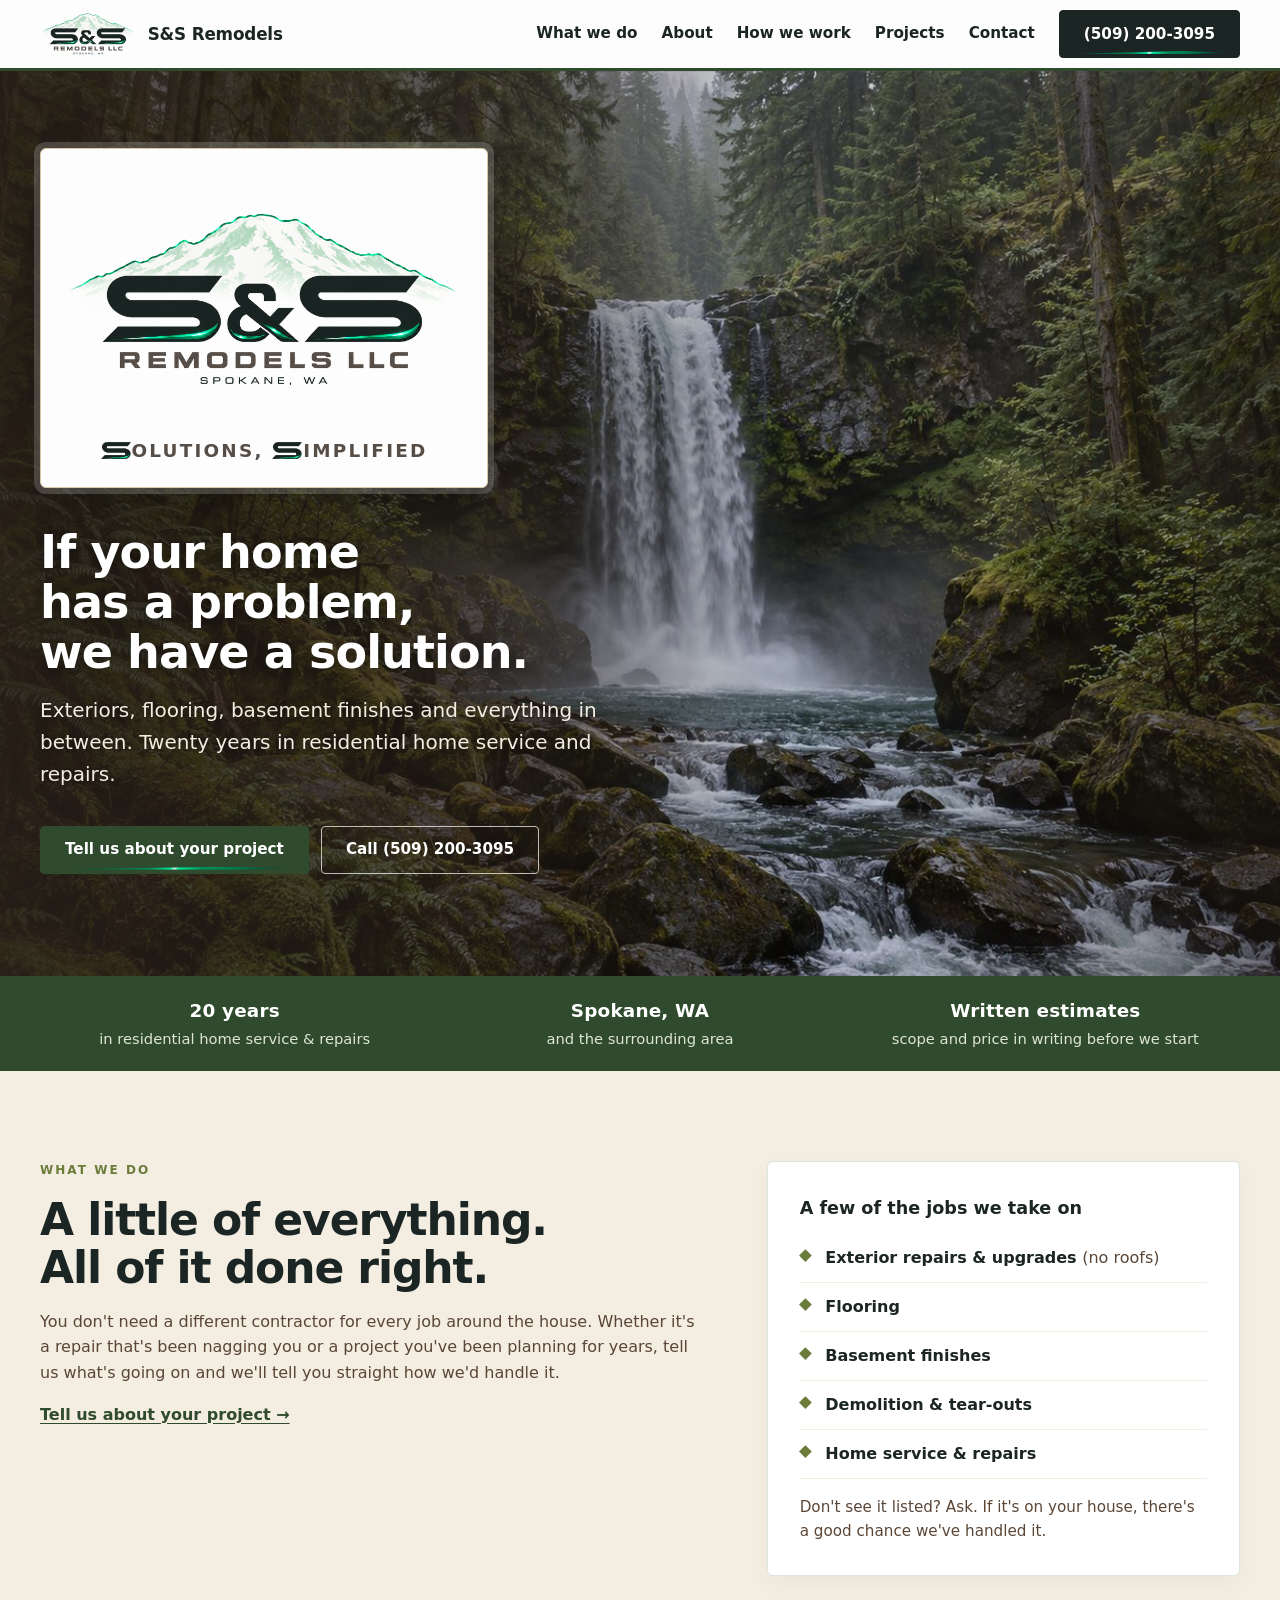
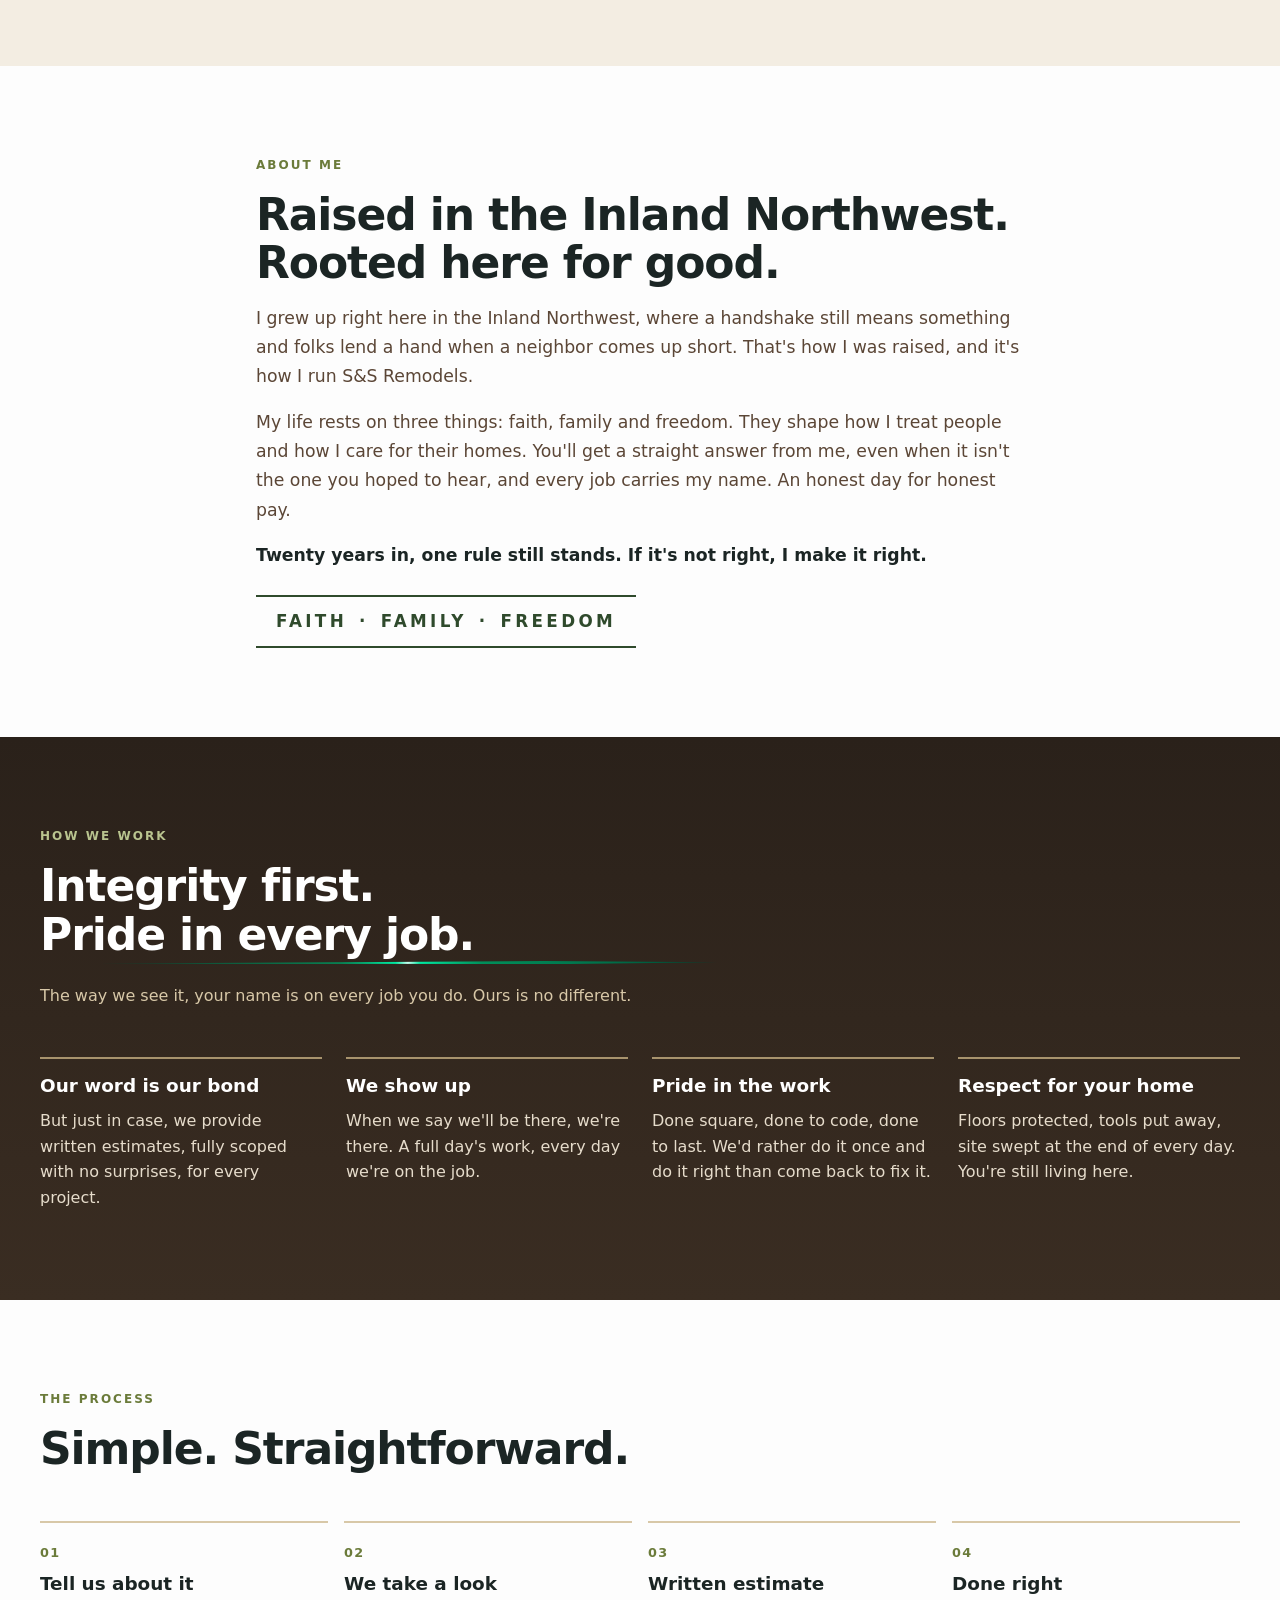
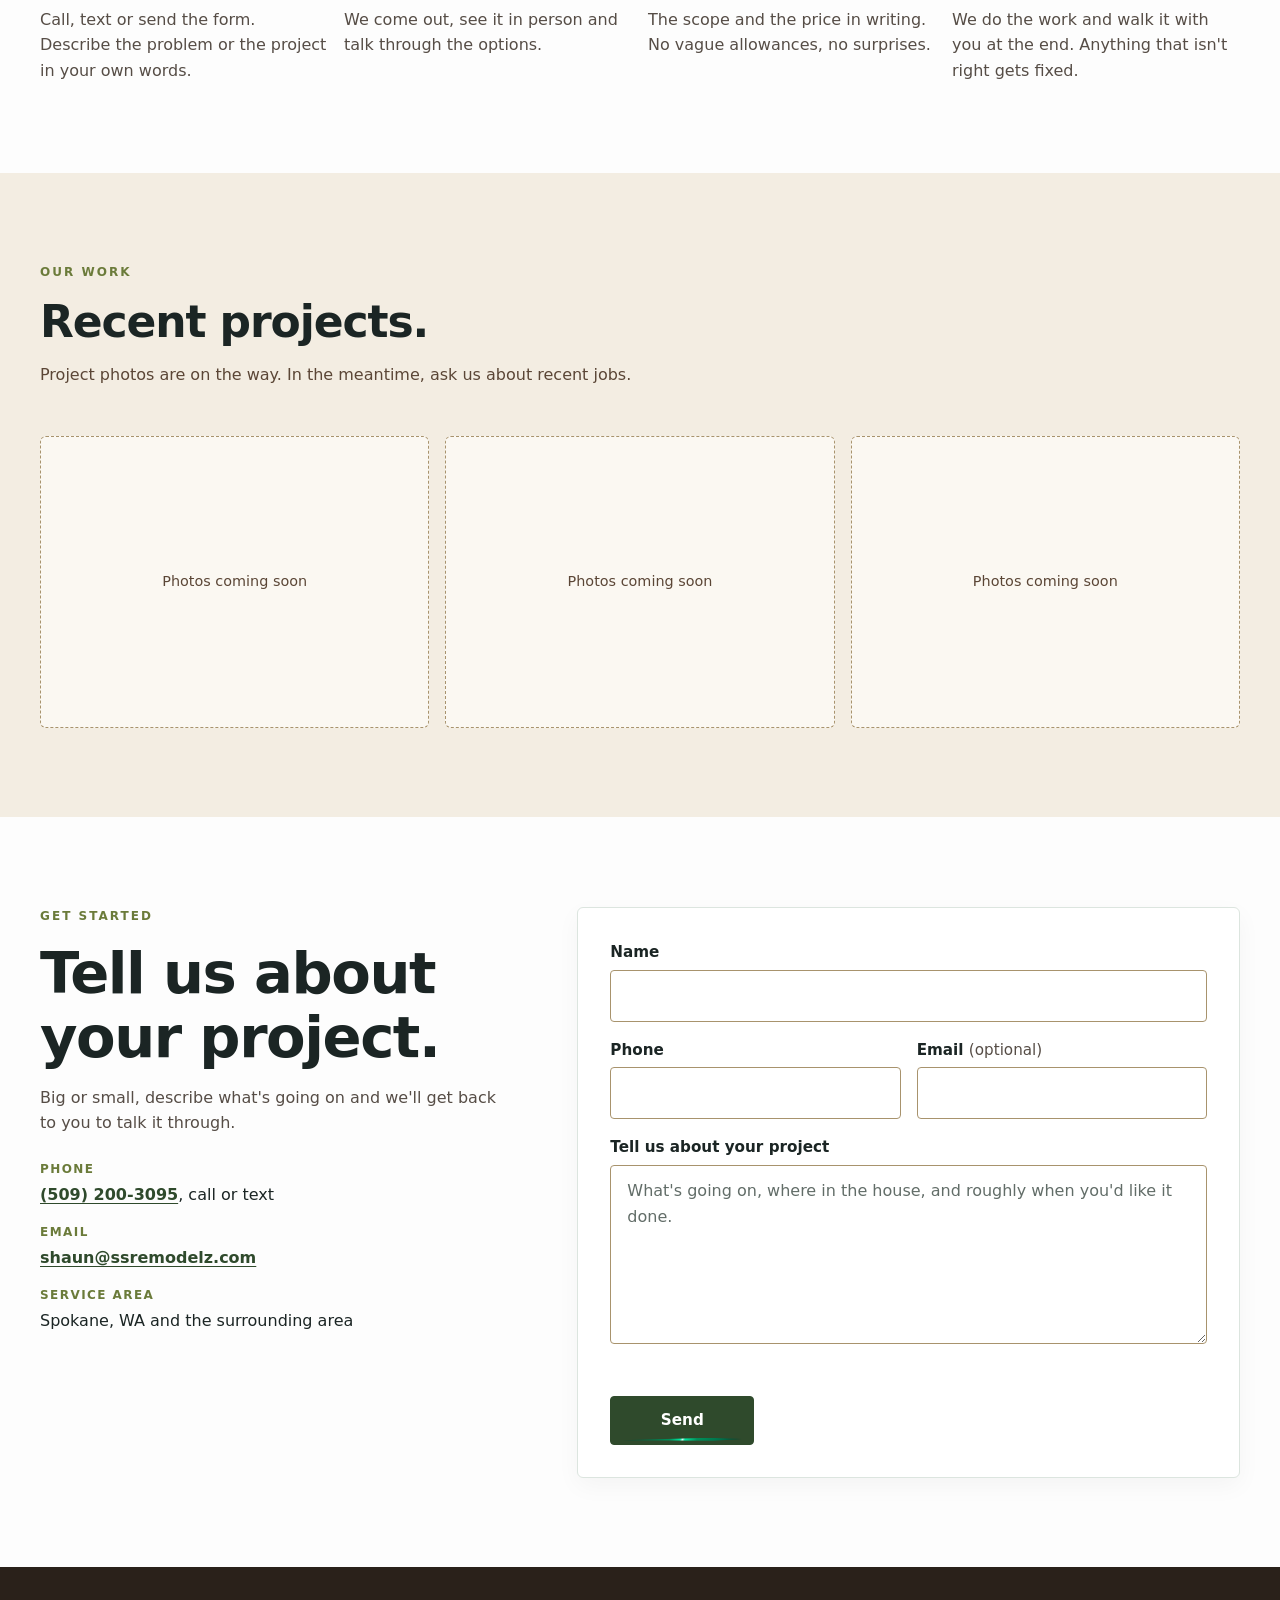
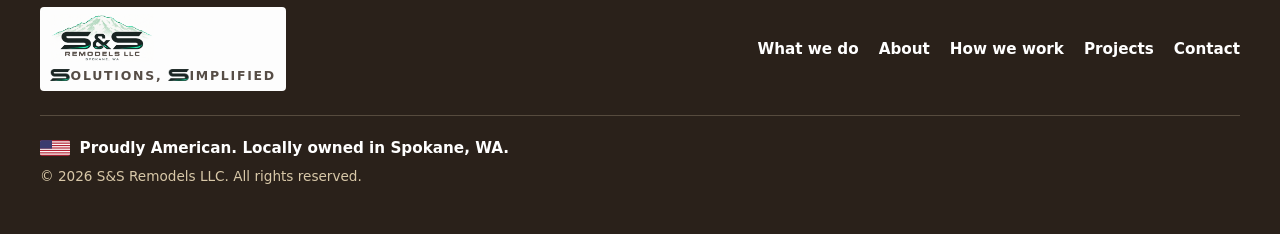
==== index.html @ 0db64da7 "About: 'a handshake still means something' so 'word is our bond' isn't repeated Co-Authored-By: Clau" ====
<!doctype html>
<html lang="en">
<head>
  <meta charset="utf-8">
  <meta name="viewport" content="width=device-width, initial-scale=1">
  <title>S&amp;S Remodels LLC | Solutions, Simplified | Spokane, WA</title>
  <meta name="description" content="Solutions, Simplified. S&amp;S Remodels LLC: 20 years in residential home service and repairs in Spokane, WA. Exteriors, flooring, basement finishes and everything in between. If your home has a problem, we have a solution.">
  <meta property="og:title" content="S&amp;S Remodels LLC | Solutions, Simplified">
  <meta property="og:description" content="If your home has a problem, we have a solution. Home service and repairs in Spokane, WA.">
  <link rel="canonical" href="https://ssremodelz.com/">
  <meta property="og:url" content="https://ssremodelz.com/">
  <meta property="og:image" content="https://ssremodelz.com/assets/ss-remodels-approved.png">
  <meta property="og:type" content="website">
  <meta name="theme-color" content="#2a211a">
  <link rel="icon" href="assets/ss-logo-trimmed.png" type="image/png">
  <link rel="preload" as="image" href="assets/hero-falls-sm.jpg" media="(max-width: 900px)">
  <link rel="preload" as="image" href="assets/hero-falls.jpg" media="(min-width: 901px)">
  <link rel="stylesheet" href="assets/ss-brand.css">
  <link rel="stylesheet" href="assets/site.css">
</head>
<body>
<div class="ss-brand site">

  <a class="skip-link" href="#main">Skip to content</a>

  <!-- ============ HEADER ============ -->
  <header class="site-header">
    <div class="ss-container header-row">
      <a class="header-brand" href="#top" aria-label="S&amp;S Remodels LLC home">
        <img src="assets/ss-logo-trimmed.png" width="1520" height="699" alt="S&amp;S Remodels LLC, Spokane, WA">
        <span class="header-name">S&amp;S Remodels</span>
      </a>

      <button class="nav-toggle" type="button" aria-expanded="false" aria-controls="site-nav">
        <span class="nav-toggle-bars" aria-hidden="true"></span>
        <span class="nav-toggle-label">Menu</span>
      </button>

      <nav class="site-nav" id="site-nav" aria-label="Main">
        <a href="#what-we-do">What we do</a>
        <a href="#about">About</a>
        <a href="#how-we-work">How we work</a>
        <a href="#projects">Projects</a>
        <a href="#contact">Contact</a>
        <a class="ss-button nav-cta" href="tel:+15092003095">(509) 200-3095</a>
      </nav>
    </div>
  </header>

  <main id="main">

    <!-- ============ HERO: static waterfall ============ -->
    <section class="hero" id="top">
      <div class="ss-container hero-inner">
        <div class="hero-col">

        <!-- Logo stays on its own white plaque (approved PNG has an opaque white background). -->
        <div class="plaque">
          <img class="ss-logo plaque-logo" src="assets/ss-remodels-approved.png" width="1536" height="1024"
               alt="S&amp;S Remodels LLC, Spokane, WA" fetchpriority="high">
          <!-- Tagline. The two leading S's are cut from the approved logo (assets/tag-s.png), not a font. -->
          <p class="tagline">
            <span class="sr-only">Solutions, Simplified</span>
            <span class="tagline-visual" aria-hidden="true"><span class="tagline-word"><img class="tagline-s" src="assets/tag-s.png" width="453" height="254" alt="">OLUTIONS,</span> <span class="tagline-word"><img class="tagline-s" src="assets/tag-s.png" width="453" height="254" alt="">IMPLIFIED</span></span>
          </p>
        </div>

        <h1 class="hero-heading">If your home has a problem,<br>we have a solution.</h1>
        <p class="hero-copy">
          Exteriors, flooring, basement finishes and everything in between.
          Twenty years in residential home service and repairs.
        </p>
        <div class="button-row">
          <a class="ss-button btn-earth" href="#contact">Tell us about your project</a>
          <a class="ss-button ss-button--secondary btn-ghost" href="tel:+15092003095">Call (509) 200-3095</a>
        </div>
        </div>
      </div>
    </section>

    <!-- ============ PROOF STRIP ============ -->
    <section class="proof" aria-label="At a glance">
      <ul class="ss-container proof-list" role="list">
        <li><strong>20 years</strong><span>in residential home service &amp; repairs</span></li>
        <li><strong>Spokane, WA</strong><span>and the surrounding area</span></li>
        <li><strong>Written estimates</strong><span>scope and price in writing before we start</span></li>
      </ul>
    </section>

    <!-- ============ WHAT WE DO (generalized, not a fixed menu) ============ -->
    <section class="ss-section sand" id="what-we-do">
      <div class="ss-container what-grid">
        <div class="section-head">
          <p class="ss-eyebrow">What we do</p>
          <h2 class="ss-heading">A little of everything.<br>All of it done right.</h2>
          <p class="ss-copy">
            You don't need a different contractor for every job around the house. Whether it's
            a repair that's been nagging you or a project you've been planning for years, tell us
            what's going on and we'll tell you straight how we'd handle it.
          </p>
          <a class="ss-link" href="#contact">Tell us about your project →</a>
        </div>

        <div class="ss-card jobs-card">
          <h3>A few of the jobs we take on</h3>
          <ul class="job-list" role="list">
            <li>Exterior repairs &amp; upgrades <span>(no roofs)</span></li>
            <li>Flooring</li>
            <li>Basement finishes</li>
            <li>Demolition &amp; tear-outs</li>
            <li>Home service &amp; repairs</li>
          </ul>
          <p class="jobs-note">Don't see it listed? Ask. If it's on your house, there's a good chance we've handled it.</p>
        </div>
      </div>
    </section>

    <!-- ============ ABOUT ME ============ -->
    <section class="ss-section about" id="about">
      <div class="ss-container about-inner">
        <p class="ss-eyebrow">About me</p>
        <h2 class="ss-heading">Raised in the Inland Northwest. Rooted here for good.</h2>
        <div class="about-copy">
          <p>I grew up right here in the Inland Northwest, where a handshake still means something and folks lend a hand when a neighbor comes up short. That's how I was raised, and it's how I run S&amp;S Remodels.</p>
          <p>My life rests on three things: faith, family and freedom. They shape how I treat people and how I care for their homes. You'll get a straight answer from me, even when it isn't the one you hoped to hear, and every job carries my name. An honest day for honest pay.</p>
          <p class="about-rule">Twenty years in, one rule still stands. If it's not right, I make it right.</p>
        </div>
        <p class="about-banner" aria-label="Faith, Family, Freedom"><span>Faith</span><span aria-hidden="true">·</span><span>Family</span><span aria-hidden="true">·</span><span>Freedom</span></p>
      </div>
    </section>

    <!-- ============ HOW WE WORK (values) ============ -->
    <section class="ss-section timber" id="how-we-work">
      <div class="ss-container">
        <div class="section-head">
          <p class="ss-eyebrow">How we work</p>
          <h2 class="ss-heading ss-chrome-accent values-heading">Integrity first. Pride in every job.</h2>
          <p class="ss-copy">
            The way we see it, your name is on every job you do. Ours is no different.
          </p>
        </div>

        <ul class="value-grid" role="list">
          <li class="value">
            <h3>Our word is our bond</h3>
            <p>But just in case, we provide written estimates, fully scoped with no surprises, for every project.</p>
          </li>
          <li class="value">
            <h3>We show up</h3>
            <p>When we say we'll be there, we're there. A full day's work, every day we're on the job.</p>
          </li>
          <li class="value">
            <h3>Pride in the work</h3>
            <p>Done square, done to code, done to last. We'd rather do it once and do it right than come back to fix it.</p>
          </li>
          <li class="value">
            <h3>Respect for your home</h3>
            <p>Floors protected, tools put away, site swept at the end of every day. You're still living here.</p>
          </li>
        </ul>
      </div>
    </section>

    <!-- ============ PROCESS ============ -->
    <section class="ss-section" id="process">
      <div class="ss-container">
        <div class="section-head">
          <p class="ss-eyebrow">The process</p>
          <h2 class="ss-heading">Simple. Straightforward.</h2>
        </div>

        <ol class="step-list">
          <li class="step">
            <span class="step-num" aria-hidden="true">01</span>
            <h3>Tell us about it</h3>
            <p>Call, text or send the form. Describe the problem or the project in your own words.</p>
          </li>
          <li class="step">
            <span class="step-num" aria-hidden="true">02</span>
            <h3>We take a look</h3>
            <p>We come out, see it in person and talk through the options.</p>
          </li>
          <li class="step">
            <span class="step-num" aria-hidden="true">03</span>
            <h3>Written estimate</h3>
            <p>The scope and the price in writing. No vague allowances, no surprises.</p>
          </li>
          <li class="step">
            <span class="step-num" aria-hidden="true">04</span>
            <h3>Done right</h3>
            <p>We do the work and walk it with you at the end. Anything that isn't right gets fixed.</p>
          </li>
        </ol>
      </div>
    </section>

    <!-- ============ PROJECTS (placeholder gallery) ============ -->
    <section class="ss-section sand" id="projects">
      <div class="ss-container">
        <div class="section-head">
          <p class="ss-eyebrow">Our work</p>
          <h2 class="ss-heading">Recent projects.</h2>
          <p class="ss-copy">Project photos are on the way. In the meantime, ask us about recent jobs.</p>
        </div>

        <!-- TODO (owner): replace placeholders with real project photos. See CONTENT.md. -->
        <ul class="project-grid" role="list">
          <li class="project-tile"><span>Photos coming soon</span></li>
          <li class="project-tile"><span>Photos coming soon</span></li>
          <li class="project-tile"><span>Photos coming soon</span></li>
        </ul>
      </div>
    </section>

    <!-- ============ CONTACT ============ -->
    <section class="ss-section" id="contact">
      <div class="ss-container contact-grid">
        <div class="contact-intro">
          <p class="ss-eyebrow">Get started</p>
          <h2 class="ss-heading">Tell us about your project.</h2>
          <p class="ss-copy">
            Big or small, describe what's going on and we'll get back to you to talk it through.
          </p>

          <dl class="contact-details">
            <div>
              <dt>Phone</dt>
              <dd><a class="ss-link" href="tel:+15092003095">(509) 200-3095</a>, call or text</dd>
            </div>
            <div>
              <dt>Email</dt>
              <dd><a class="ss-link" href="mailto:shaun@ssremodelz.com">shaun@ssremodelz.com</a></dd>
            </div>
            <div>
              <dt>Service area</dt>
              <dd>Spokane, WA and the surrounding area</dd>
            </div>
          </dl>
        </div>

        <!-- Form delivery: FormSubmit (formsubmit.co), no account; the first submission sends a
             one-time activation email to the inbox below. After activation, every request lands there. -->
        <form class="ss-card contact-form" id="estimate-form" action="https://formsubmit.co/shaunthill6@gmail.com" method="post" novalidate>
          <input type="hidden" name="_subject" value="New project request from ssremodelz.com">
          <input type="hidden" name="_template" value="table">
          <input type="hidden" name="_captcha" value="false">
          <input type="hidden" name="_next" value="https://ssremodelz.com/?sent=1#contact">
          <input type="text" name="_honey" style="display:none" tabindex="-1" autocomplete="off">

          <div class="field">
            <label for="f-name">Name</label>
            <input class="ss-input" id="f-name" name="name" type="text" autocomplete="name" required>
            <p class="field-error" id="f-name-error" hidden>Please enter your name.</p>
          </div>

          <div class="field-row">
            <div class="field">
              <label for="f-phone">Phone</label>
              <input class="ss-input" id="f-phone" name="phone" type="tel" autocomplete="tel" inputmode="tel" required>
              <p class="field-error" id="f-phone-error" hidden>Please enter a phone number.</p>
            </div>
            <div class="field">
              <label for="f-email">Email <span class="optional">(optional)</span></label>
              <input class="ss-input" id="f-email" name="email" type="email" autocomplete="email" inputmode="email">
              <p class="field-error" id="f-email-error" hidden>That email address doesn't look right.</p>
            </div>
          </div>

          <div class="field">
            <label for="f-message">Tell us about your project</label>
            <textarea class="ss-input" id="f-message" name="message" rows="6" required
                      placeholder="What's going on, where in the house, and roughly when you'd like it done."></textarea>
            <p class="field-error" id="f-message-error" hidden>Give us a sentence or two about the job.</p>
          </div>

          <p class="form-status" id="form-status" role="status" aria-live="polite"></p>

          <button class="ss-button btn-earth form-submit" type="submit">Send</button>
        </form>
      </div>
    </section>

  </main>

  <!-- ============ FOOTER ============ -->
  <footer class="site-footer">
    <div class="ss-container footer-row">
      <div class="footer-brand">
        <div class="footer-plaque">
          <img src="assets/ss-logo-trimmed.png" width="1520" height="699" alt="S&amp;S Remodels LLC, Spokane, WA">
          <p class="tagline tagline--small">
            <span class="sr-only">Solutions, Simplified</span>
            <span class="tagline-visual" aria-hidden="true"><span class="tagline-word"><img class="tagline-s" src="assets/tag-s.png" width="453" height="254" alt="">OLUTIONS,</span> <span class="tagline-word"><img class="tagline-s" src="assets/tag-s.png" width="453" height="254" alt="">IMPLIFIED</span></span>
          </p>
        </div>
      </div>
      <nav class="footer-nav" aria-label="Footer">
        <a href="#what-we-do">What we do</a>
        <a href="#about">About</a>
        <a href="#how-we-work">How we work</a>
        <a href="#projects">Projects</a>
        <a href="#contact">Contact</a>
      </nav>
      <div class="footer-legal">
        <p class="proud">
          <svg class="flag" viewBox="0 0 38 20" width="30" height="16" aria-hidden="true" focusable="false">
            <rect width="38" height="20" fill="#b22234"/>
            <g fill="#fff"><rect y="1.54" width="38" height="1.54"/><rect y="4.62" width="38" height="1.54"/><rect y="7.69" width="38" height="1.54"/><rect y="10.77" width="38" height="1.54"/><rect y="13.85" width="38" height="1.54"/><rect y="16.92" width="38" height="1.54"/></g>
            <rect width="15.2" height="10.77" fill="#3c3b6e"/>
          </svg>
          Proudly American. Locally owned in Spokane, WA.
        </p>
        <p>© <span id="year">2026</span> S&amp;S Remodels LLC. All rights reserved.</p>
      </div>
    </div>
  </footer>

</div>
<script src="assets/site.js" defer></script>
</body>
</html>
---- assets/ss-brand.css ----
/* S&S Remodels LLC — approved Rainier / emerald-chrome identity.
   Scope to a wrapper with class="ss-brand". No framework required.
   Colors sampled from approved artwork; UI gradients are interpretations. */
.ss-brand {
  --ss-paper: #ffffff;
  --ss-ink: #1b2524;
  --ss-gray: #564d46;
  --ss-emerald: #008f5a;
  --ss-emerald-dark: #00704a;
  --ss-chrome-shadow: #003d2d;
  --ss-chrome-light: #00e8a0;
  --ss-chrome-glint: #c5fff0;
  --ss-mint: #b8d8c0;
  --ss-mint-light: #c0e0c8;
  --ss-surface: #f4f8f5;
  --ss-border: #dce5df;
  --ss-chrome: linear-gradient(105deg,
    #003d2d 0%, #00704a 20%, #008f5a 39%,
    #00e8a0 48%, #c5fff0 50%, #00e8a0 52%,
    #008f5a 62%, #00704a 82%, #003d2d 100%);
  --ss-body-font: system-ui, -apple-system, "Segoe UI", sans-serif;
  --ss-heading-font: var(--ss-body-font);
  color: var(--ss-ink);
  background: var(--ss-paper);
  font-family: var(--ss-body-font);
  line-height: 1.6;
  color-scheme: light;
}
.ss-brand, .ss-brand * { box-sizing: border-box; }
.ss-brand .ss-container {
  width: min(100% - 2.5rem, 75rem);
  margin-inline: auto;
}
.ss-brand .ss-section { padding-block: clamp(3rem, 7vw, 6rem); }
.ss-brand .ss-heading {
  margin: 0 0 1rem;
  font-family: var(--ss-heading-font);
  font-weight: 700;
  font-size: clamp(2rem, 4.5vw, 4rem);
  line-height: 1.1;
  letter-spacing: -.025em;
  text-wrap: balance;
}
.ss-brand .ss-eyebrow {
  color: var(--ss-emerald-dark);
  font-size: .75rem;
  font-weight: 700;
  letter-spacing: .17em;
  text-transform: uppercase;
}
.ss-brand .ss-copy { max-width: 65ch; color: var(--ss-gray); }
.ss-brand .ss-link {
  color: var(--ss-emerald-dark);
  text-decoration: underline;
  text-underline-offset: .2em;
}
.ss-brand .ss-logo {
  display: block;
  width: min(100%, 48rem);
  height: auto;
  margin-inline: auto;
  /* Approved source is 1536×1024 with an opaque white background. */
}
.ss-brand .ss-button {
  position: relative;
  display: inline-flex;
  justify-content: center;
  align-items: center;
  gap: .5rem;
  min-height: 48px;
  padding: .85rem 1.5rem;
  border: 1px solid var(--ss-ink);
  border-radius: 4px;
  background: var(--ss-ink);
  color: #fff;
  font: 600 .95rem/1.25 var(--ss-body-font);
  text-decoration: none;
  cursor: pointer;
  isolation: isolate;
  transition: background-color 160ms ease, border-color 160ms ease;
}
/* Thin chrome reflection INSIDE lower edge, with pointed ends. */
.ss-brand .ss-button::after,
.ss-brand .ss-chrome-accent::after {
  content: "";
  position: absolute;
  pointer-events: none;
  inset-inline: 8%;
  bottom: 3px;
  height: 3px;
  background: var(--ss-chrome);
  clip-path: polygon(0 85%, 72% 0, 100% 45%, 76% 100%);
}
.ss-brand .ss-button:hover { background-color: #263734; }
.ss-brand .ss-button--secondary {
  color: var(--ss-ink);
  background: #fff;
  border-color: #71877d;
}
.ss-brand .ss-button--secondary:hover { background: var(--ss-surface); }
.ss-brand .ss-button--secondary::after { display: none; }
.ss-brand :where(a, button, input, select, textarea):focus-visible {
  outline: 3px solid var(--ss-emerald-dark);
  outline-offset: 4px;
}
.ss-brand .ss-button:disabled { opacity: .55; cursor: not-allowed; }
.ss-brand .ss-card {
  position: relative;
  padding: clamp(1.25rem, 3vw, 2rem);
  border: 1px solid var(--ss-border);
  border-radius: 6px;
  background: #fff;
  box-shadow: 0 8px 24px rgb(27 37 36 / 4%);
}
.ss-brand .ss-surface { background: var(--ss-surface); }
.ss-brand .ss-chrome-accent { position: relative; }
.ss-brand .ss-input {
  width: 100%;
  min-height: 48px;
  padding: .75rem 1rem;
  border: 1px solid #71877d;
  border-radius: 4px;
  color: var(--ss-ink);
  background: #fff;
  font: inherit;
}
.ss-brand .ss-input::placeholder { color: #626d68; }
.ss-brand .ss-dark {
  color: #fff;
  background: var(--ss-ink);
}
.ss-brand .ss-dark .ss-copy { color: #dce5df; }
.ss-brand .ss-dark .ss-link,
.ss-brand .ss-dark .ss-eyebrow { color: var(--ss-mint-light); }
.ss-brand .ss-dark :focus-visible { outline-color: var(--ss-mint-light); }
@media (prefers-reduced-motion: reduce) {
  .ss-brand .ss-button { transition: none; }
}
---- assets/site.css ----
/* S&S Remodels LLC: site layout. Loads AFTER ss-brand.css (tokens + components).
   Brand tokens (charcoal, warm gray, emerald chrome) come from the approved logo.
   The earth tones below extend them toward the owner's outdoor, rugged persona. */

.site {
  --ss-paper: #fdfdfd;          /* matches the logo PNG's near-white background (RGB 253) so its edge never shows */
  --earth-sand: #f3ede2;        /* light section */
  --earth-tan: #d8c8a8;         /* borders, rules */
  --earth-khaki: #a8936d;       /* muted accent */
  --earth-brown: #5b4636;       /* body text on sand */
  --earth-timber: #2a211a;      /* dark section */
  --earth-timber-2: #3a2d22;
  --earth-forest: #2f4a2c;      /* primary button */
  --earth-forest-hover: #3b5c37;
  --earth-moss: #6b7b3a;        /* small accents */
  min-height: 100vh;
}

html { scroll-behavior: smooth; }
@media (prefers-reduced-motion: reduce) { html { scroll-behavior: auto; } }

body { margin: 0; background: var(--earth-timber); }
.site img { max-width: 100%; height: auto; }
.site h1, .site h2, .site h3 { font-family: var(--ss-heading-font); }
.site p { margin: 0 0 1rem; }

/* ---------- a11y ---------- */
.skip-link {
  position: absolute; left: 1rem; top: -4rem;
  padding: .6rem 1rem; border-radius: 4px;
  background: var(--ss-ink); color: #fff; z-index: 100;
}
.skip-link:focus { top: 1rem; }
.sr-only {
  position: absolute; width: 1px; height: 1px; margin: -1px; padding: 0;
  overflow: hidden; clip: rect(0 0 0 0); white-space: nowrap; border: 0;
}

/* ---------- buttons: earth variants ---------- */
.ss-brand .btn-earth { background: var(--earth-forest); border-color: var(--earth-forest); }
.ss-brand .btn-earth:hover { background: var(--earth-forest-hover); border-color: var(--earth-forest-hover); }
.ss-brand .btn-ghost { background: transparent; color: #fff; border-color: rgb(255 255 255 / 70%); }
.ss-brand .btn-ghost:hover { background: rgb(255 255 255 / 12%); }

/* ---------- header ---------- */
.site-header {
  position: sticky; top: 0; z-index: 50;
  background: var(--ss-paper);
  border-bottom: 3px solid var(--earth-forest);
}
.header-row {
  display: flex; align-items: center; justify-content: space-between;
  gap: 1rem; min-height: 68px;
}
.header-brand {
  display: inline-flex; align-items: center; gap: .75rem;
  color: var(--ss-ink); text-decoration: none;
}
.header-brand img { width: auto; height: 44px; }      /* trimmed full logo, aspect preserved */
.header-name { font-weight: 800; font-size: 1.05rem; letter-spacing: -.01em; white-space: nowrap; }

.site-nav { display: flex; align-items: center; gap: 1.5rem; }
.site-nav a:not(.ss-button) {
  color: var(--ss-ink); text-decoration: none; font-weight: 600; font-size: .95rem;
  padding: .5rem 0; border-bottom: 2px solid transparent;
}
.site-nav a:not(.ss-button):hover { border-bottom-color: var(--earth-moss); }
.nav-cta { min-height: 44px; padding: .6rem 1.1rem; }

.nav-toggle {
  display: none; align-items: center; gap: .5rem;
  min-height: 44px; min-width: 44px; padding: .5rem .75rem;
  border: 1px solid var(--earth-tan); border-radius: 4px;
  background: #fff; color: var(--ss-ink); font: 600 .9rem/1 var(--ss-body-font);
  cursor: pointer;
}
.nav-toggle-bars { position: relative; display: block; width: 18px; height: 2px; background: currentColor; }
.nav-toggle-bars::before, .nav-toggle-bars::after {
  content: ""; position: absolute; left: 0; width: 18px; height: 2px; background: currentColor;
}
.nav-toggle-bars::before { top: -6px; }
.nav-toggle-bars::after { top: 6px; }

@media (max-width: 860px) {
  .header-name { display: none; }
  .nav-toggle { display: inline-flex; }
  .site-nav {
    display: none;
    position: absolute; left: 0; right: 0; top: 100%;
    flex-direction: column; align-items: stretch; gap: 0;
    padding: .5rem 1.25rem 1.25rem;
    background: var(--ss-paper); border-bottom: 3px solid var(--earth-forest);
    box-shadow: 0 12px 24px rgb(42 33 26 / 20%);
  }
  .site-nav.is-open { display: flex; }
  .site-nav a:not(.ss-button) { padding: .9rem 0; border-bottom: 1px solid var(--ss-border); }
  .nav-cta { margin-top: 1rem; }
}
@media (max-width: 400px) { .header-brand img { height: 36px; } }

/* ---------- hero: static waterfall ---------- */
.hero {
  position: relative;
  padding-block: clamp(2rem, 6vw, 5rem) clamp(3rem, 8vw, 6.5rem);
  color: #fff;
  background-color: var(--earth-timber);
  /* earth-toned shade over the photo: keeps white text readable and warms the greens */
  background-image:
    linear-gradient(180deg, rgb(42 33 26 / 55%) 0%, rgb(42 33 26 / 35%) 40%, rgb(42 33 26 / 80%) 100%),
    url("hero-falls-sm.jpg");
  background-size: cover;
  background-position: center 40%;
}
@media (min-width: 901px) {
  .hero {
    background-image:
      linear-gradient(180deg, rgb(42 33 26 / 55%) 0%, rgb(42 33 26 / 35%) 40%, rgb(42 33 26 / 80%) 100%),
      url("hero-falls.jpg");
  }
}
.hero-inner { text-align: center; }
.hero-col { display: grid; justify-items: center; }
/* Desktop: content on the left, waterfall left open on the right */
@media (min-width: 1000px) {
  .hero { background-position: 60% 55%; min-height: min(82vh, 52rem); display: flex; align-items: center; }
  .hero, .hero.hero { background-image:
      linear-gradient(90deg, rgb(42 33 26 / 85%) 0%, rgb(42 33 26 / 60%) 38%, rgb(42 33 26 / 10%) 62%, rgb(42 33 26 / 45%) 100%),
      url("hero-falls.jpg"); }
  .hero-inner { text-align: left; }
  .hero-col { justify-items: start; max-width: 36rem; }
  .hero-col .plaque { width: min(100%, 28rem); }
  .hero-col .plaque .tagline { font-size: 1.15rem; letter-spacing: .12em; }
  .hero-col .hero-heading { font-size: clamp(2.4rem, 3.6vw, 3.2rem); }
  .hero-col .button-row { justify-content: flex-start; }
}

.plaque {
  width: min(100%, 34rem);
  padding: clamp(.75rem, 2vw, 1.25rem) clamp(.75rem, 2vw, 1.25rem) clamp(1rem, 2.5vw, 1.5rem);
  background: var(--ss-paper);
  border-radius: 6px;
  border: 1px solid var(--earth-tan);
  box-shadow: 0 0 0 6px rgb(253 253 253 / 18%), 0 24px 48px rgb(0 0 0 / 35%);
  margin-bottom: clamp(1.5rem, 4vw, 2.5rem);
}
.plaque-logo { width: 100%; margin: 0; }
.plaque .tagline { margin: 0; text-align: center; }

.hero-heading {
  margin: 0 0 1rem;
  font-weight: 800;
  font-size: clamp(2rem, 5.2vw, 3.75rem);
  line-height: 1.08;
  letter-spacing: -.02em;
  text-wrap: balance;
  text-shadow: 0 2px 16px rgb(0 0 0 / 45%);
}
.hero-copy {
  max-width: 40rem;
  font-size: clamp(1.05rem, 2vw, 1.25rem);
  color: #f3ede2;
  text-shadow: 0 1px 10px rgb(0 0 0 / 50%);
}
.button-row {
  display: flex; flex-wrap: wrap; justify-content: center; gap: .75rem; margin-top: 1.25rem;
}
.photo-credit {
  position: absolute; right: .75rem; bottom: .25rem; margin: 0 !important;
  font-size: .7rem; color: rgb(255 255 255 / 65%);
}
.photo-credit a { color: inherit; }

/* ---------- tagline: "Solutions, Simplified" with the logo's own S ---------- */
.tagline {
  margin: 0 0 1.25rem;
  font-family: var(--ss-heading-font);
  font-weight: 700;
  font-size: clamp(1.05rem, 2.4vw, 1.6rem);
  letter-spacing: .14em;
  text-transform: uppercase;
  color: var(--ss-gray);                 /* same warm gray as REMODELS LLC in the mark */
  line-height: 1.3;
}
.tagline-word { white-space: nowrap; }   /* each word stays whole; the two may stack on narrow screens */
.site .tagline-s {                       /* .site beats the generic `.site img { height: auto }` rule */
  display: inline-block;
  height: .92em;                         /* S glyph sits at cap height; width follows its own ratio */
  width: auto;
  max-width: none;
  vertical-align: -.06em;                /* chrome streak dips just under the baseline, as in the mark */
  margin-right: .04em;
}
.tagline--small { font-size: .78rem; margin: .4rem 0 0 !important; text-align: center; }
@media (max-width: 400px) { .tagline { font-size: 1rem; letter-spacing: .1em; } }

/* ---------- proof strip ---------- */
.proof { background: var(--earth-forest); color: #fff; }
.proof-list {
  list-style: none; margin-block: 0; padding: 1.25rem 0;
  display: grid; gap: 1rem; grid-template-columns: repeat(auto-fit, minmax(14rem, 1fr));
  text-align: center;
}
.proof-list strong { display: block; font-size: 1.15rem; font-weight: 800; letter-spacing: .01em; }
.proof-list span { color: #dfe6d6; font-size: .92rem; }

/* ---------- sections ---------- */
.ss-section { background: var(--ss-paper); }
.ss-section.sand { background: var(--earth-sand); }
.section-head { max-width: 46rem; margin-bottom: clamp(1.5rem, 4vw, 3rem); }
.section-head .ss-heading { font-size: clamp(1.8rem, 3.6vw, 2.75rem); font-weight: 800; }
.sand .ss-copy { color: var(--earth-brown); }
.ss-brand .ss-eyebrow { color: var(--earth-moss); }
.ss-brand .ss-link { color: var(--earth-forest); font-weight: 600; }

/* what we do */
.what-grid { display: grid; gap: 2rem; }
@media (min-width: 900px) { .what-grid { grid-template-columns: 7fr 5fr; align-items: start; gap: 4rem; } }
.what-grid .section-head { margin-bottom: 0; }
.jobs-card { border-color: var(--earth-tan); border-top: 4px solid var(--earth-forest); }
.jobs-card h3 { margin: 0 0 .75rem; font-size: 1.1rem; }
.job-list { list-style: none; margin: 0 0 1rem; padding: 0; }
.job-list li {
  padding: .7rem 0 .7rem 1.6rem; border-bottom: 1px solid var(--earth-sand);
  position: relative; font-weight: 600;
}
.job-list li::before {
  content: ""; position: absolute; left: .1rem; top: 1.05rem;
  width: .55rem; height: .55rem; background: var(--earth-moss); transform: rotate(45deg);
}
.job-list li span { font-weight: 400; color: var(--earth-brown); }
.jobs-note { margin: 0 !important; color: var(--earth-brown); font-size: .95rem; }

/* how we work: timber section */
.ss-section.timber {
  color: #fff;
  background:
    linear-gradient(180deg, var(--earth-timber) 0%, var(--earth-timber-2) 100%);
}
.timber .ss-copy { color: var(--earth-tan); }
.timber .ss-eyebrow { color: #b9c48f !important; }
.values-heading { display: inline-block; padding-bottom: .5rem; }
.values-heading::after { bottom: 0; inset-inline: 0 40%; }
.value-grid, .project-grid, .step-list { list-style: none; margin: 0; padding: 0; display: grid; gap: 1rem; }
.value-grid { grid-template-columns: repeat(auto-fit, minmax(15rem, 1fr)); gap: 1.5rem; }
.value h3 {
  margin: 0 0 .5rem; padding-top: .75rem; font-size: 1.15rem;
  border-top: 2px solid var(--earth-khaki);
}
.value p { margin: 0; color: #e6dccb; }

/* process */
.step-list { grid-template-columns: repeat(auto-fit, minmax(14rem, 1fr)); }
.step { padding: 1.25rem 0 0; border-top: 2px solid var(--earth-tan); }
.step-num { display: block; color: var(--earth-moss); font-weight: 800; letter-spacing: .1em; font-size: .8rem; }
.step h3 { margin: .35rem 0 .5rem; font-size: 1.15rem; }
.step p { margin: 0; color: var(--ss-gray); }

/* projects */
.project-grid { grid-template-columns: repeat(auto-fit, minmax(16rem, 1fr)); }
.project-tile {
  aspect-ratio: 4 / 3;
  display: grid; place-items: center;
  border: 1px dashed var(--earth-khaki); border-radius: 6px;
  background: #fbf8f2; color: var(--earth-brown); font-size: .9rem; text-align: center; padding: 1rem;
}

/* ---------- contact ---------- */
.contact-grid { display: grid; grid-template-columns: 1fr; gap: 2rem; }
@media (min-width: 900px) {
  .contact-grid { grid-template-columns: 5fr 7fr; gap: 4rem; align-items: start; }
}
.contact-details { margin: 1.5rem 0 0; display: grid; gap: 1rem; }
.contact-details dt { font-size: .75rem; font-weight: 700; letter-spacing: .12em; text-transform: uppercase; color: var(--earth-moss); }
.contact-details dd { margin: .15rem 0 0; color: var(--ss-ink); }

.contact-form { display: grid; gap: 1rem; border-color: var(--earth-tan); border-top: 4px solid var(--earth-forest); }
.field { display: grid; gap: .35rem; }
.field label { font-weight: 600; font-size: .95rem; }
.optional { font-weight: 400; color: var(--ss-gray); }
.field-row { display: grid; gap: 1rem; }
@media (min-width: 560px) { .field-row { grid-template-columns: 1fr 1fr; } }
.ss-brand .ss-input { border-color: var(--earth-khaki); }
.ss-brand .ss-input[aria-invalid="true"] { border-color: #b3261e; }
.field-error { margin: 0 !important; color: #b3261e; font-size: .875rem; }
.form-status { margin: 0 !important; min-height: 1.25rem; font-weight: 600; }
.form-status.is-success { color: var(--earth-forest); }
.form-status.is-error { color: #b3261e; }
.form-submit { justify-self: start; min-width: 9rem; }
.contact-form.is-sent .field, .contact-form.is-sent .field-row, .contact-form.is-sent .form-submit { display: none; }
.contact-form.is-sent .form-status { font-size: 1.1rem; }

/* ---------- footer ---------- */
.site-footer { background: var(--earth-timber); color: var(--earth-tan); padding-block: 2.5rem; }
.footer-row { display: grid; gap: 1.5rem; }
@media (min-width: 760px) {
  .footer-row { grid-template-columns: 1fr auto; align-items: center; }
  .footer-legal { grid-column: 1 / -1; }
}
.footer-plaque { display: inline-block; padding: .4rem .6rem; background: var(--ss-paper); border-radius: 4px; }
.footer-plaque img { display: block; height: 48px; width: auto; }
.footer-nav { display: flex; flex-wrap: wrap; gap: 1.25rem; }
.footer-nav a { color: #fff; text-decoration: none; font-weight: 600; font-size: .95rem; }
.footer-nav a:hover { color: var(--earth-tan); }
.footer-legal { border-top: 1px solid rgb(216 200 168 / 25%); padding-top: 1.25rem; font-size: .85rem; }
.footer-legal p { margin: 0 0 .4rem; }
.proud { display: flex; align-items: center; gap: .6rem; color: #fff; font-weight: 600; font-size: .95rem; }
.flag { flex: none; border-radius: 2px; }

/* ---------- about me ---------- */
.about-inner { max-width: 48rem; }
.about .ss-heading { font-size: clamp(1.8rem, 3.6vw, 2.75rem); font-weight: 800; }
.about-copy p { color: var(--earth-brown); font-size: 1.08rem; line-height: 1.7; }
.about-rule { font-weight: 700; color: var(--ss-ink) !important; }
.about-banner {
  display: inline-flex; flex-wrap: wrap; gap: .75rem; align-items: center;
  margin: .5rem 0 0 !important; padding: .7rem 1.25rem;
  border-top: 2px solid var(--earth-forest); border-bottom: 2px solid var(--earth-forest);
  color: var(--earth-forest); font-weight: 800; font-size: 1.05rem;
  letter-spacing: .2em; text-transform: uppercase;
}
@media (max-width: 480px) {
  .about-banner { gap: .5rem; padding: .6rem .9rem; font-size: .92rem; letter-spacing: .12em; flex-wrap: nowrap; }
}
/* anchor jumps land below the sticky header */
.site section[id] { scroll-margin-top: 72px; }
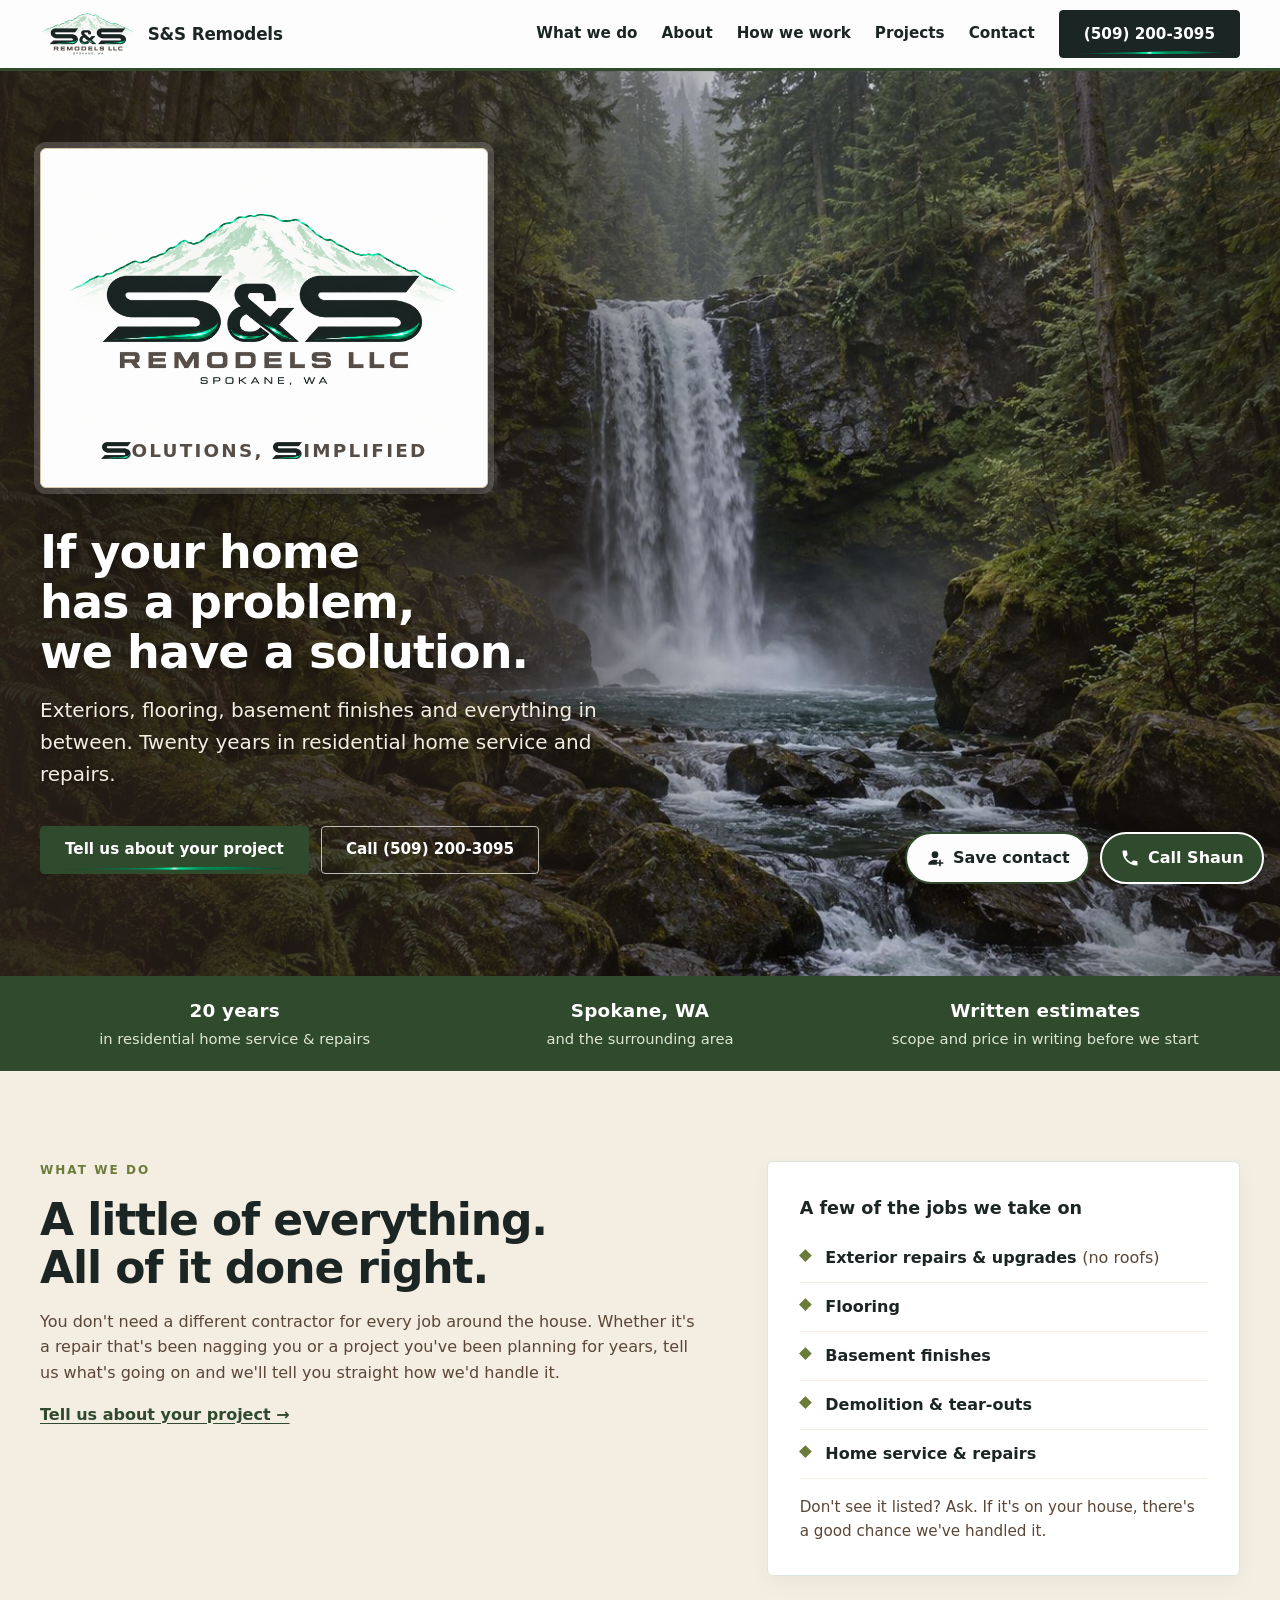
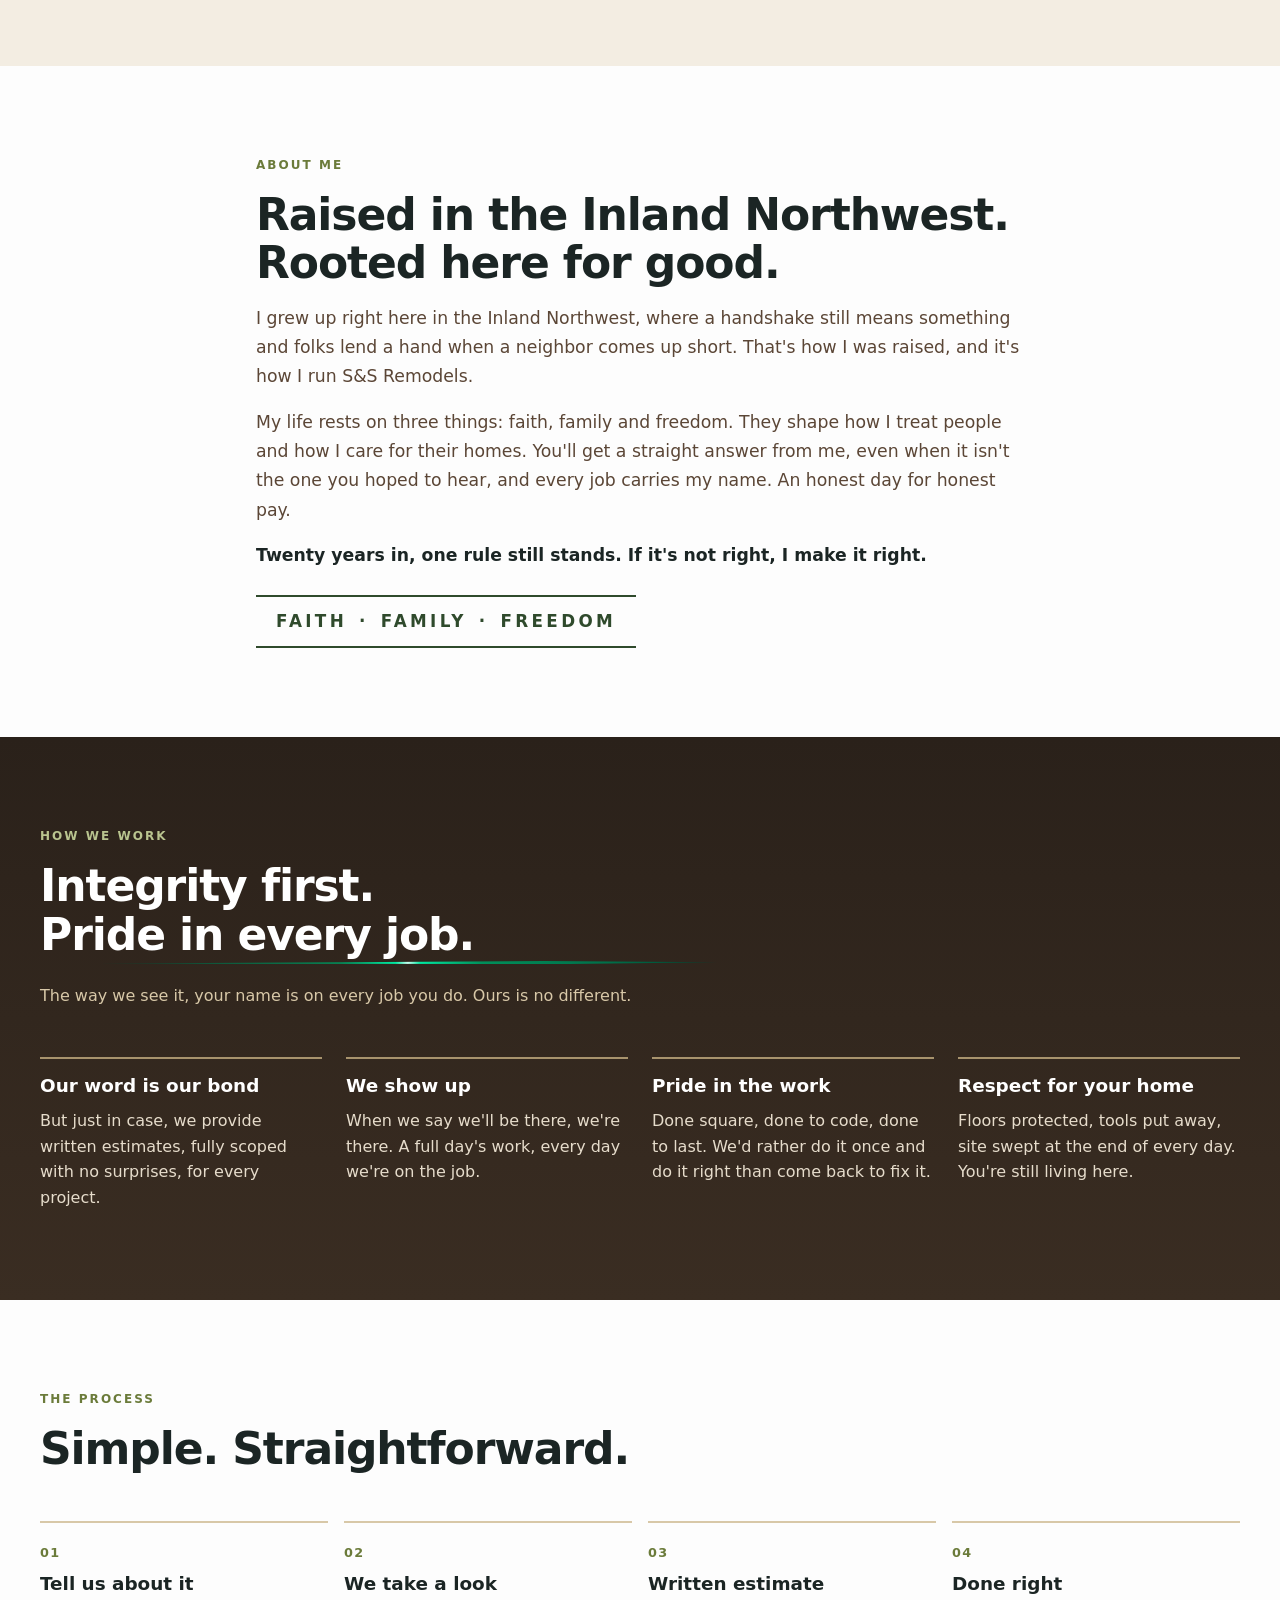
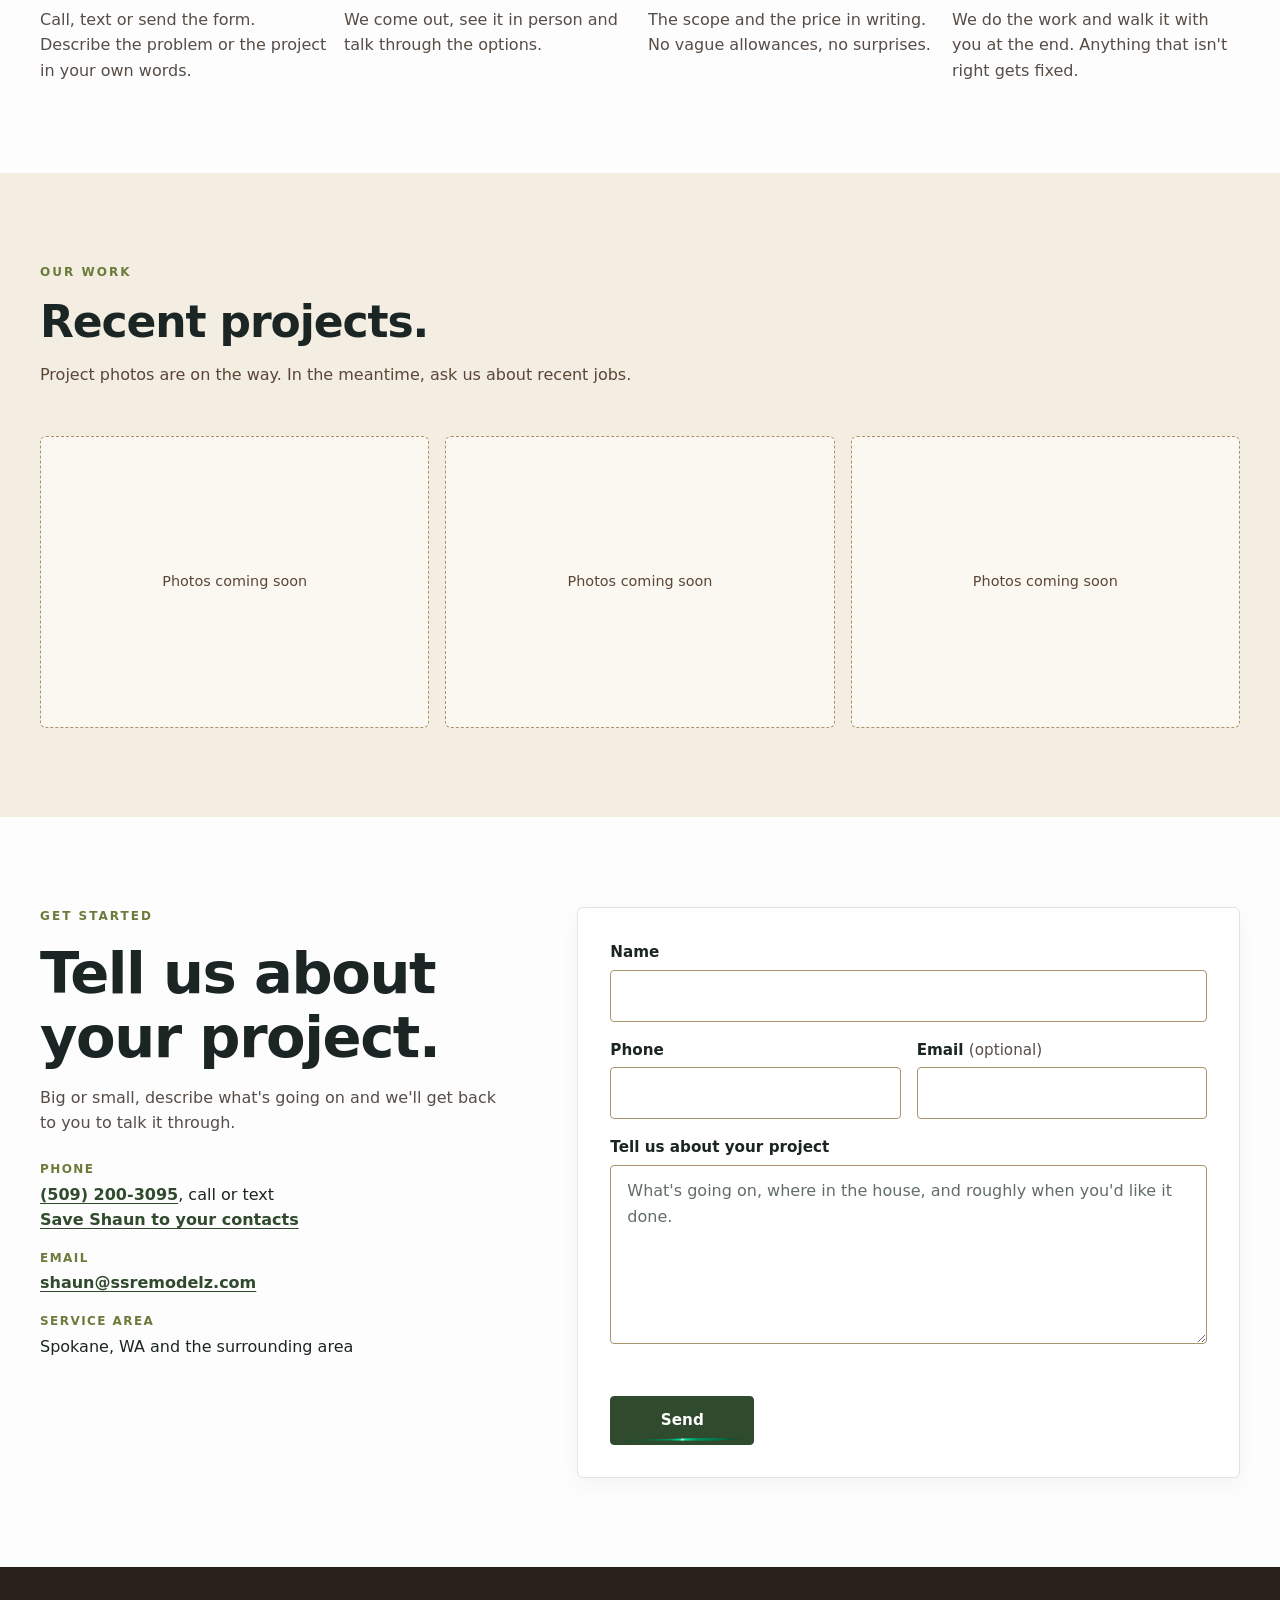
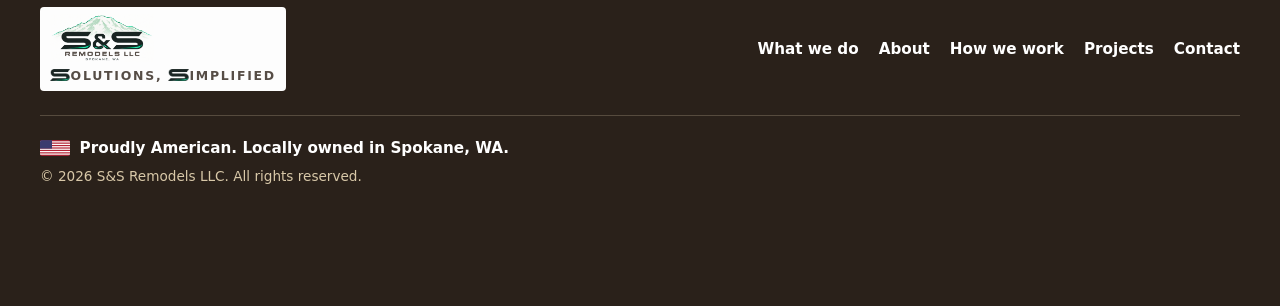
==== commit ffede2ec: "Floating Call Shaun + Save contact buttons, downloadable vCard Persistent buttons, bottom right on d" ====
--- a/index.html
+++ b/index.html
@@ -225,7 +225,7 @@
           <dl class="contact-details">
             <div>
               <dt>Phone</dt>
-              <dd><a class="ss-link" href="tel:+15092003095">(509) 200-3095</a>, call or text</dd>
+              <dd><a class="ss-link" href="tel:+15092003095">(509) 200-3095</a>, call or text<br><a class="ss-link" href="shaun-thill.vcf" type="text/vcard">Save Shaun to your contacts</a></dd>
             </div>
             <div>
               <dt>Email</dt>
@@ -315,6 +315,18 @@
     </div>
   </footer>
 
+  <!-- ============ FLOATING CONTACT BUTTONS (persistent) ============ -->
+  <div class="fab" role="group" aria-label="Contact Shaun">
+    <a class="fab-btn fab-save" href="shaun-thill.vcf" type="text/vcard">
+      <svg viewBox="0 0 24 24" width="20" height="20" aria-hidden="true" focusable="false"><path fill="currentColor" d="M12 12a4 4 0 1 0-4-4 4 4 0 0 0 4 4Zm0 2c-3.3 0-8 1.7-8 5v1h10.3a6 6 0 0 1-.3-2 6 6 0 0 1 1.1-3.5A12 12 0 0 0 12 14Zm7 0h-2v3h-3v2h3v3h2v-3h3v-2h-3Z"/></svg>
+      <span>Save contact</span>
+    </a>
+    <a class="fab-btn fab-call" href="tel:+15092003095">
+      <svg viewBox="0 0 24 24" width="20" height="20" aria-hidden="true" focusable="false"><path fill="currentColor" d="M6.6 10.8a15.2 15.2 0 0 0 6.6 6.6l2.2-2.2a1 1 0 0 1 1-.25 11.4 11.4 0 0 0 3.6.57 1 1 0 0 1 1 1V20a1 1 0 0 1-1 1A17 17 0 0 1 3 4a1 1 0 0 1 1-1h3.5a1 1 0 0 1 1 1 11.4 11.4 0 0 0 .57 3.6 1 1 0 0 1-.25 1Z"/></svg>
+      <span>Call Shaun</span>
+    </a>
+  </div>
+
 </div>
 <script src="assets/site.js" defer></script>
 </body>
--- a/assets/site.css
+++ b/assets/site.css
@@ -323,3 +323,31 @@
 }
 /* anchor jumps land below the sticky header */
 .site section[id] { scroll-margin-top: 72px; }
+
+/* ---------- floating contact buttons (persistent) ---------- */
+.fab {
+  position: fixed; z-index: 60;
+  right: max(1rem, env(safe-area-inset-right));
+  bottom: max(1rem, env(safe-area-inset-bottom));
+  display: flex; gap: .6rem; align-items: center;
+}
+.fab-btn {
+  display: inline-flex; align-items: center; gap: .5rem;
+  min-height: 52px; padding: 0 1.15rem;
+  border-radius: 999px; text-decoration: none;
+  font: 700 1rem/1 var(--ss-body-font);
+  box-shadow: 0 6px 20px rgb(0 0 0 / 28%);
+}
+.fab-call { background: var(--earth-forest); color: #fff; border: 2px solid #fff; }
+.fab-call:hover { background: var(--earth-forest-hover); }
+.fab-save { background: var(--ss-paper); color: var(--ss-ink); border: 2px solid var(--earth-forest); }
+.fab-save:hover { background: var(--earth-sand); }
+.fab-btn:focus-visible { outline: 3px solid var(--earth-moss); outline-offset: 3px; }
+/* keep page bottom clear of the buttons */
+.site-footer { padding-bottom: calc(2.5rem + 72px); }
+@media (max-width: 560px) {
+  .fab { left: max(.75rem, env(safe-area-inset-left)); right: max(.75rem, env(safe-area-inset-right)); }
+  .fab-btn { flex: 1; justify-content: center; padding: 0 .75rem; }
+}
+.fab-btn span { white-space: nowrap; }
+@media (max-width: 560px) { .fab-btn { font-size: .95rem; gap: .4rem; } }
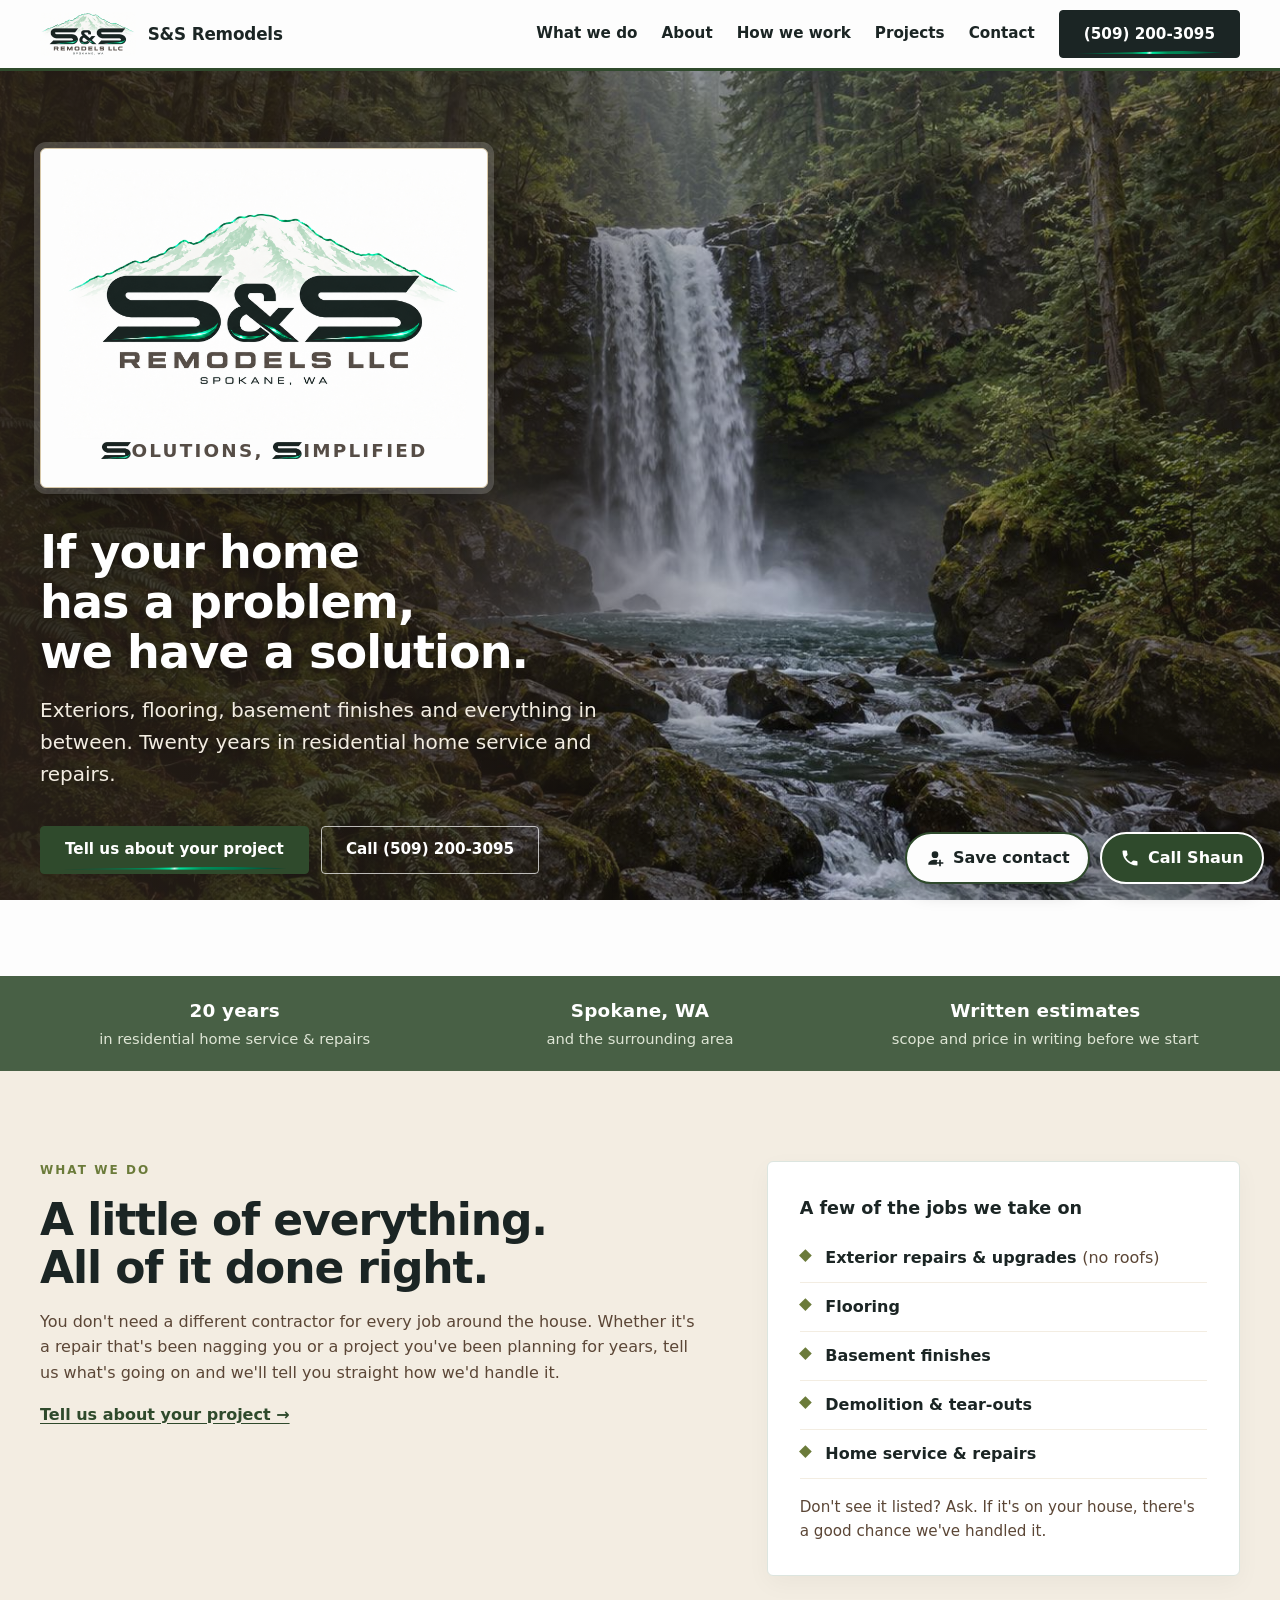
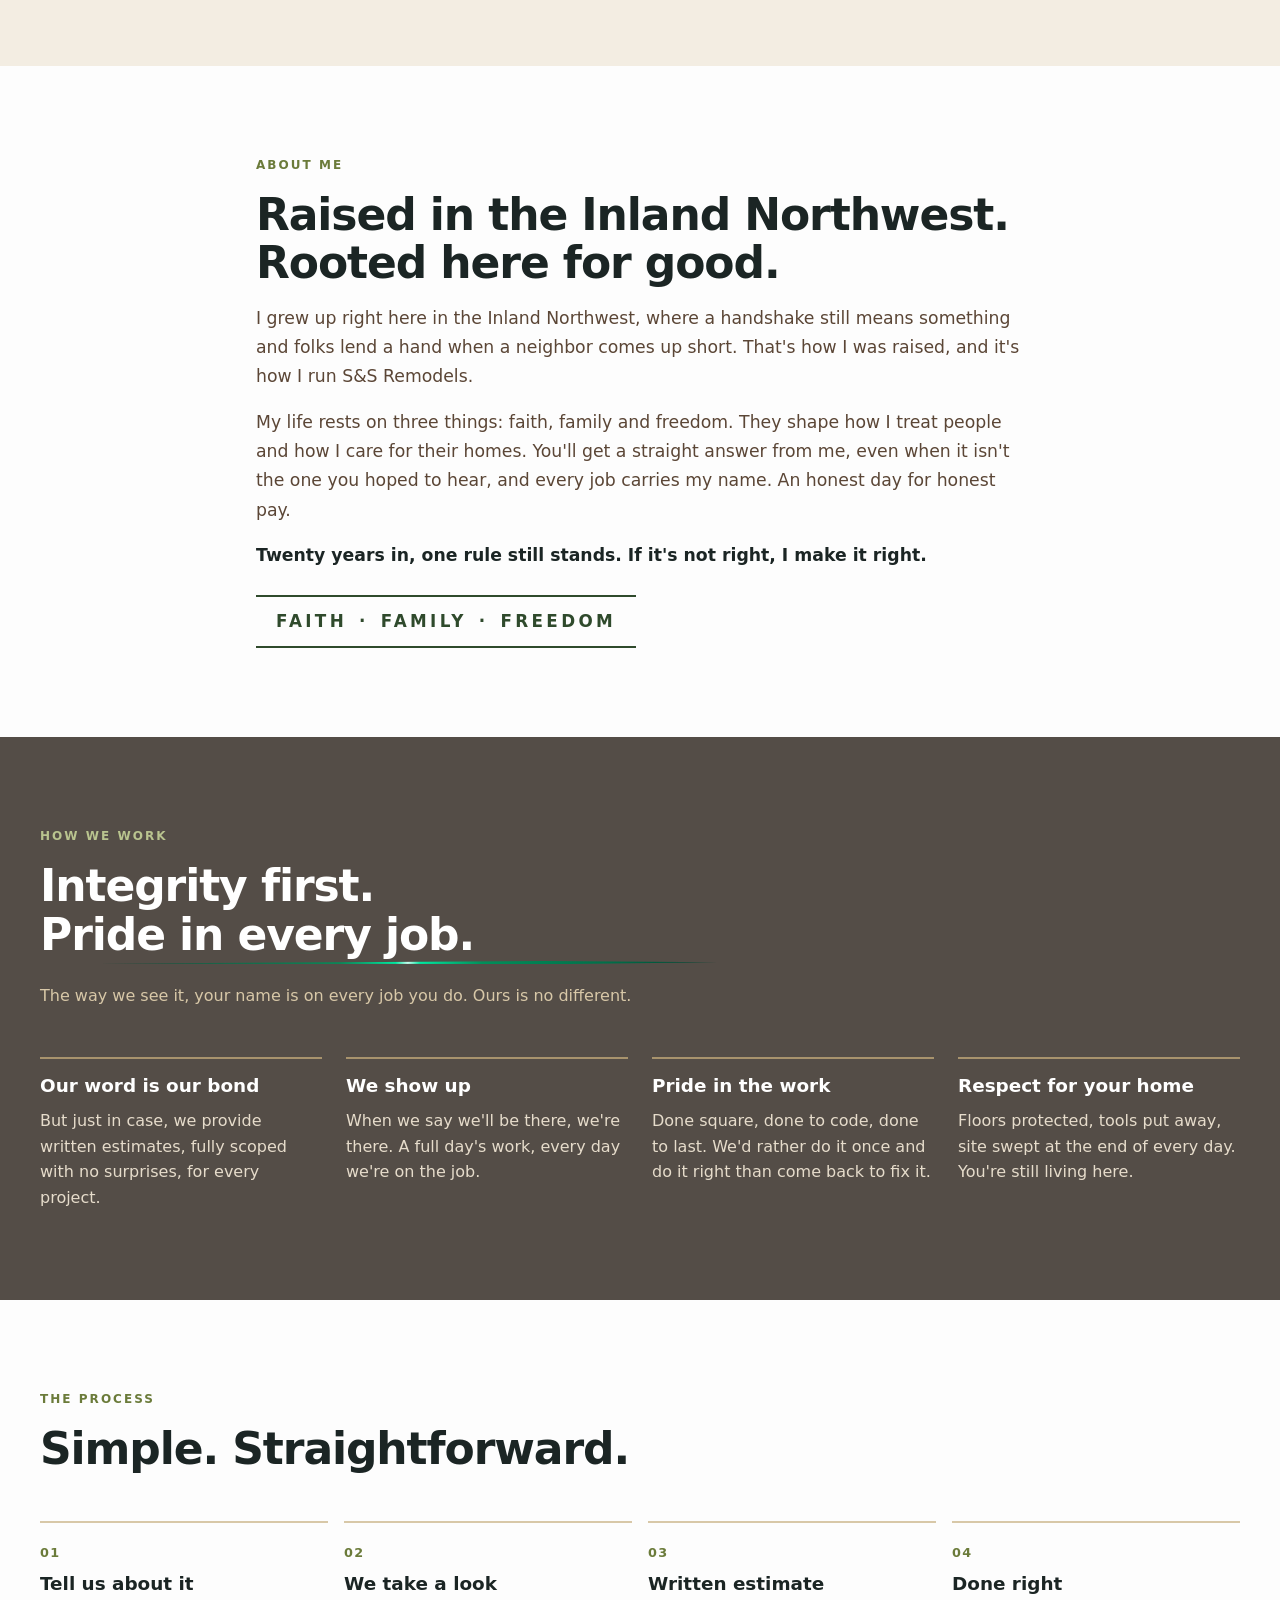
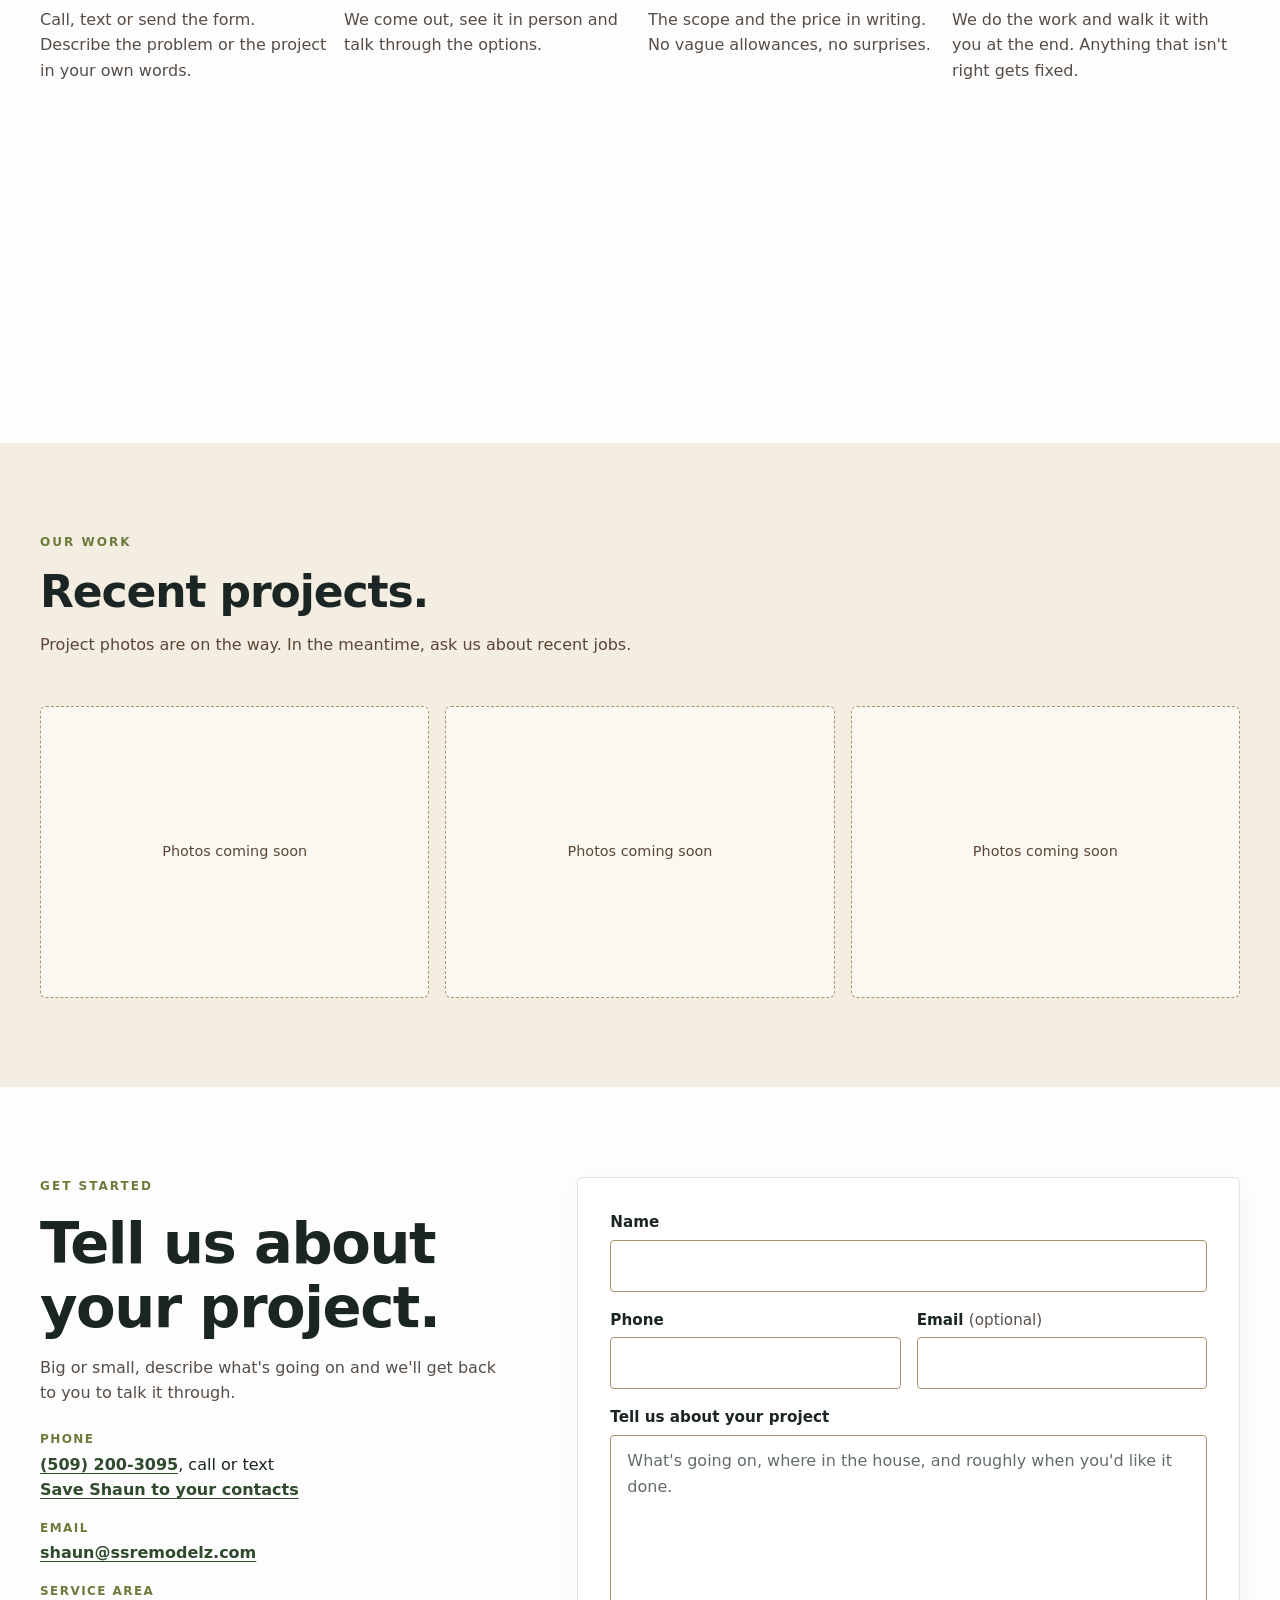
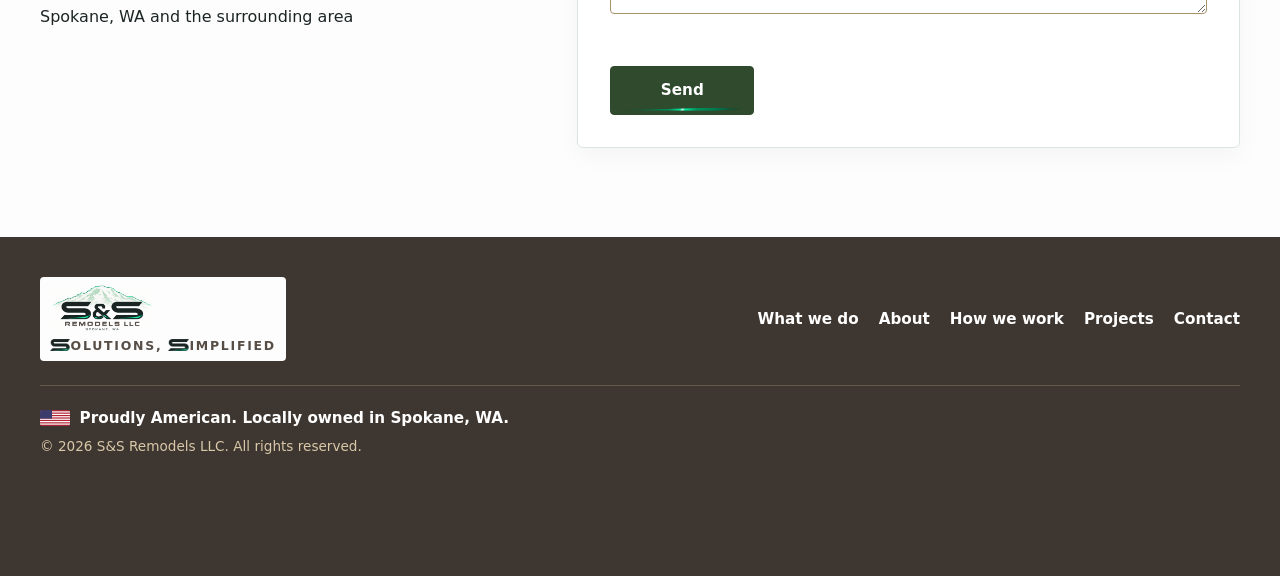
==== commit cfe8e69b: "Fixed waterfall backdrop; page scrolls over it Waterfall moved from the hero to a fixed full-screen " ====
--- a/index.html
+++ b/index.html
@@ -20,6 +20,7 @@
 </head>
 <body>
 <div class="ss-brand site">
+  <div class="backdrop" aria-hidden="true"></div>
 
   <a class="skip-link" href="#main">Skip to content</a>
 
@@ -193,6 +194,8 @@
         </ol>
       </div>
     </section>
+
+    <div class="falls-window" aria-hidden="true"></div>
 
     <!-- ============ PROJECTS (placeholder gallery) ============ -->
     <section class="ss-section sand" id="projects">
--- a/assets/site.css
+++ b/assets/site.css
@@ -98,13 +98,11 @@
 }
 @media (max-width: 400px) { .header-brand img { height: 36px; } }
 
-/* ---------- hero: static waterfall ---------- */
-.hero {
-  position: relative;
-  padding-block: clamp(2rem, 6vw, 5rem) clamp(3rem, 8vw, 6.5rem);
-  color: #fff;
+/* ---------- fixed waterfall backdrop: the page scrolls over it ----------
+   A fixed layer instead of background-attachment:fixed, which iOS Safari ignores. */
+.backdrop {
+  position: fixed; inset: 0; z-index: 0; pointer-events: none;
   background-color: var(--earth-timber);
-  /* earth-toned shade over the photo: keeps white text readable and warms the greens */
   background-image:
     linear-gradient(180deg, rgb(42 33 26 / 55%) 0%, rgb(42 33 26 / 35%) 40%, rgb(42 33 26 / 80%) 100%),
     url("hero-falls-sm.jpg");
@@ -112,20 +110,30 @@
   background-position: center 40%;
 }
 @media (min-width: 901px) {
-  .hero {
-    background-image:
+  .backdrop { background-image:
       linear-gradient(180deg, rgb(42 33 26 / 55%) 0%, rgb(42 33 26 / 35%) 40%, rgb(42 33 26 / 80%) 100%),
-      url("hero-falls.jpg");
-  }
+      url("hero-falls.jpg"); }
+}
+@media (min-width: 1000px) {
+  .backdrop { background-position: 60% 55%; background-image:
+      linear-gradient(90deg, rgb(42 33 26 / 85%) 0%, rgb(42 33 26 / 60%) 38%, rgb(42 33 26 / 10%) 62%, rgb(42 33 26 / 45%) 100%),
+      url("hero-falls.jpg"); }
+}
+.site > header, .site > main, .site > footer { position: relative; z-index: 1; }
+.site > header { z-index: 50; }
+
+/* hero is transparent: the waterfall shows through it */
+.hero {
+  position: relative;
+  padding-block: clamp(2rem, 6vw, 5rem) clamp(3rem, 8vw, 6.5rem);
+  color: #fff;
+  background: transparent;
 }
 .hero-inner { text-align: center; }
 .hero-col { display: grid; justify-items: center; }
 /* Desktop: content on the left, waterfall left open on the right */
 @media (min-width: 1000px) {
-  .hero { background-position: 60% 55%; min-height: min(82vh, 52rem); display: flex; align-items: center; }
-  .hero, .hero.hero { background-image:
-      linear-gradient(90deg, rgb(42 33 26 / 85%) 0%, rgb(42 33 26 / 60%) 38%, rgb(42 33 26 / 10%) 62%, rgb(42 33 26 / 45%) 100%),
-      url("hero-falls.jpg"); }
+  .hero { min-height: min(82vh, 52rem); display: flex; align-items: center; }
   .hero-inner { text-align: left; }
   .hero-col { justify-items: start; max-width: 36rem; }
   .hero-col .plaque { width: min(100%, 28rem); }
@@ -351,3 +359,11 @@
 }
 .fab-btn span { white-space: nowrap; }
 @media (max-width: 560px) { .fab-btn { font-size: .95rem; gap: .4rem; } }
+
+/* ---------- sections over the backdrop ---------- */
+/* light sections stay solid for easy reading; dark ones let the falls show through */
+.proof { background: rgb(47 74 44 / 88%); }
+.ss-section.timber { background: rgb(42 33 26 / 80%); -webkit-backdrop-filter: blur(3px); backdrop-filter: blur(3px); }
+.site-footer { background: rgb(42 33 26 / 90%); }
+/* a clear "window" between light sections so the waterfall reappears as you scroll */
+.falls-window { height: clamp(10rem, 30vh, 18rem); }
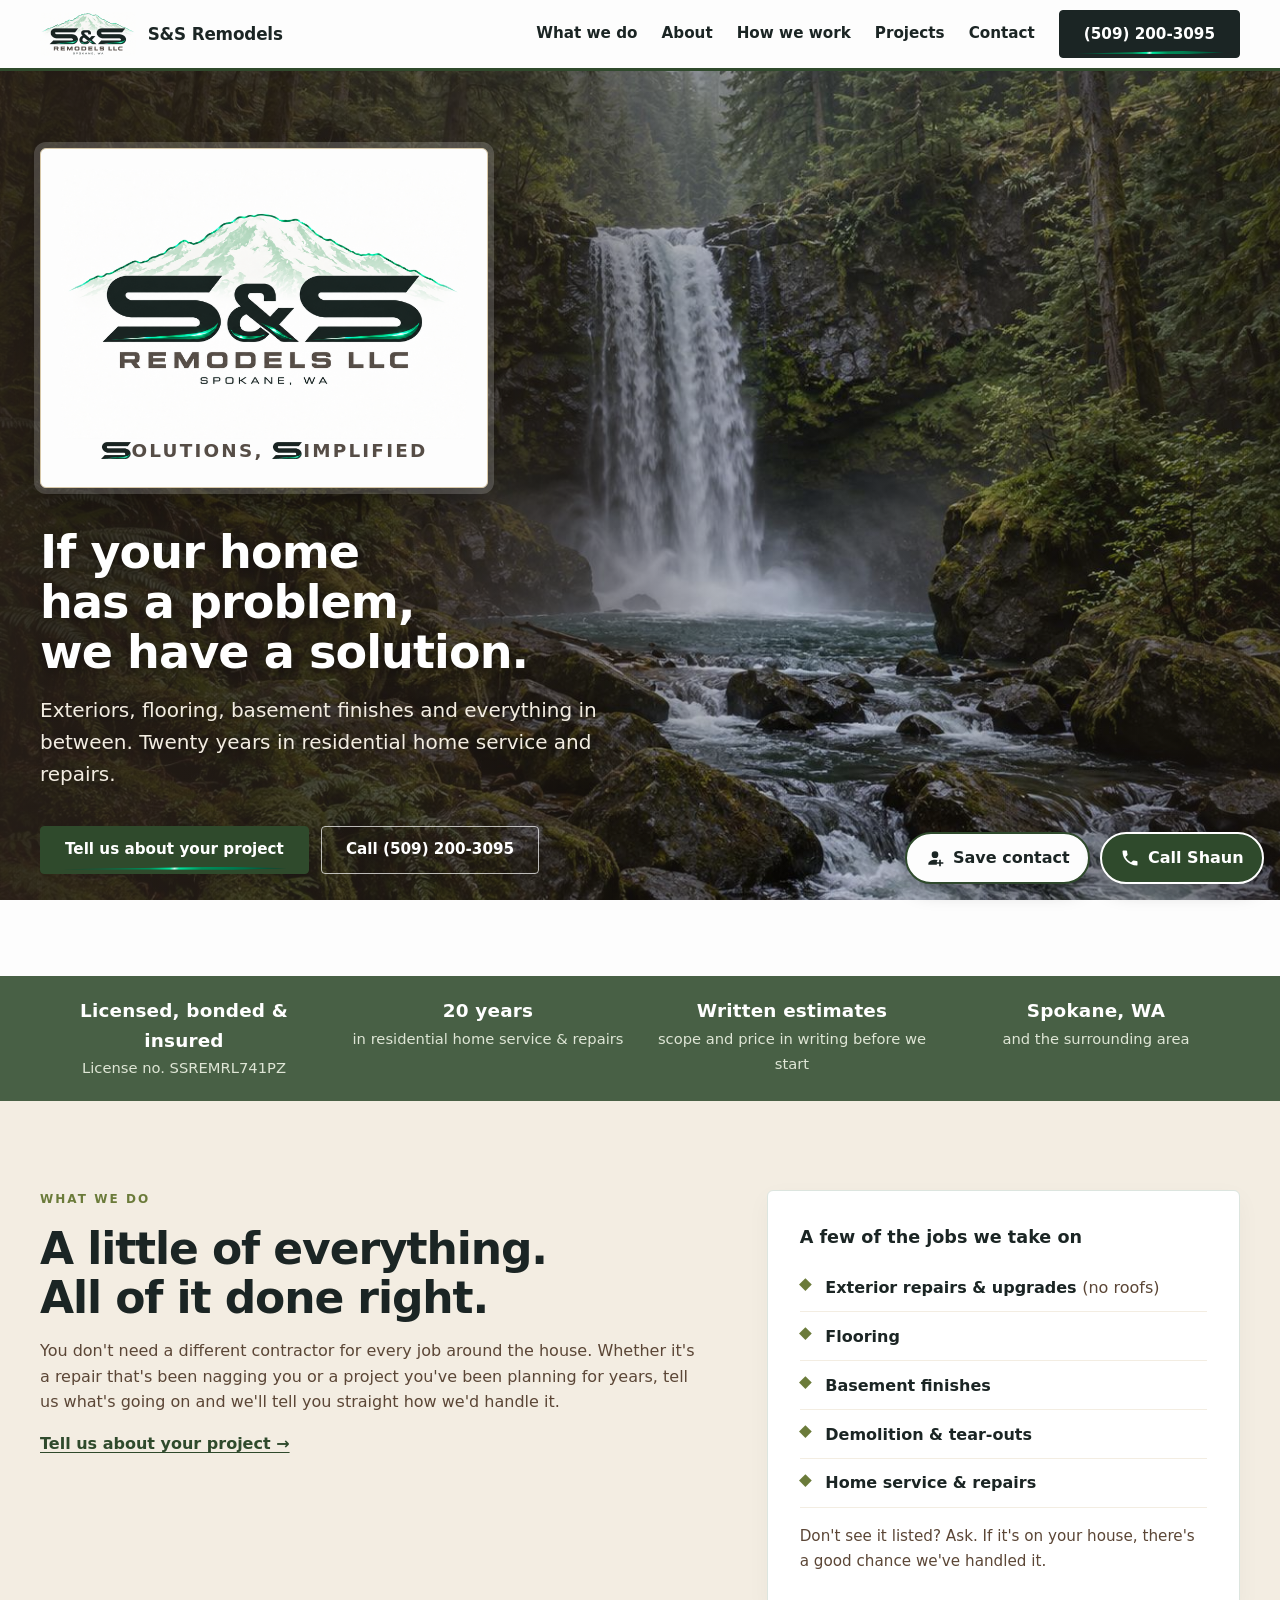
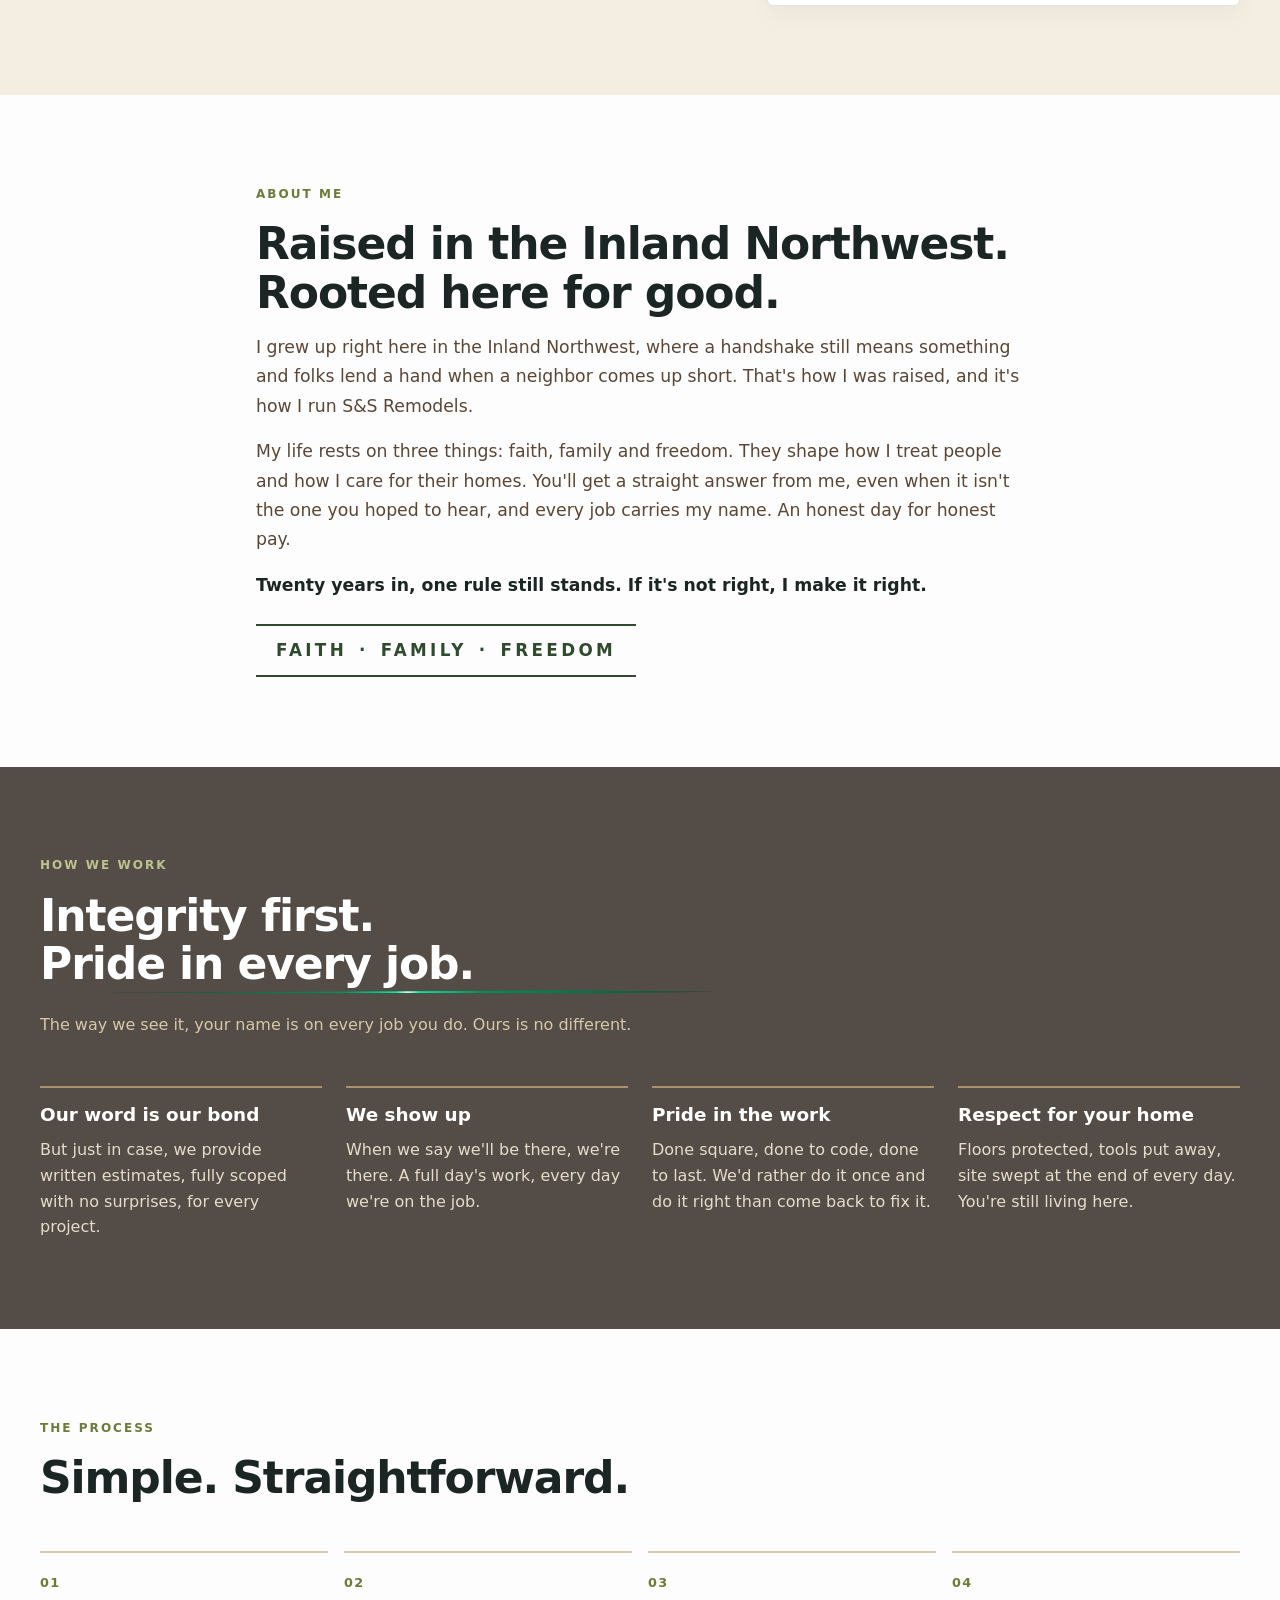
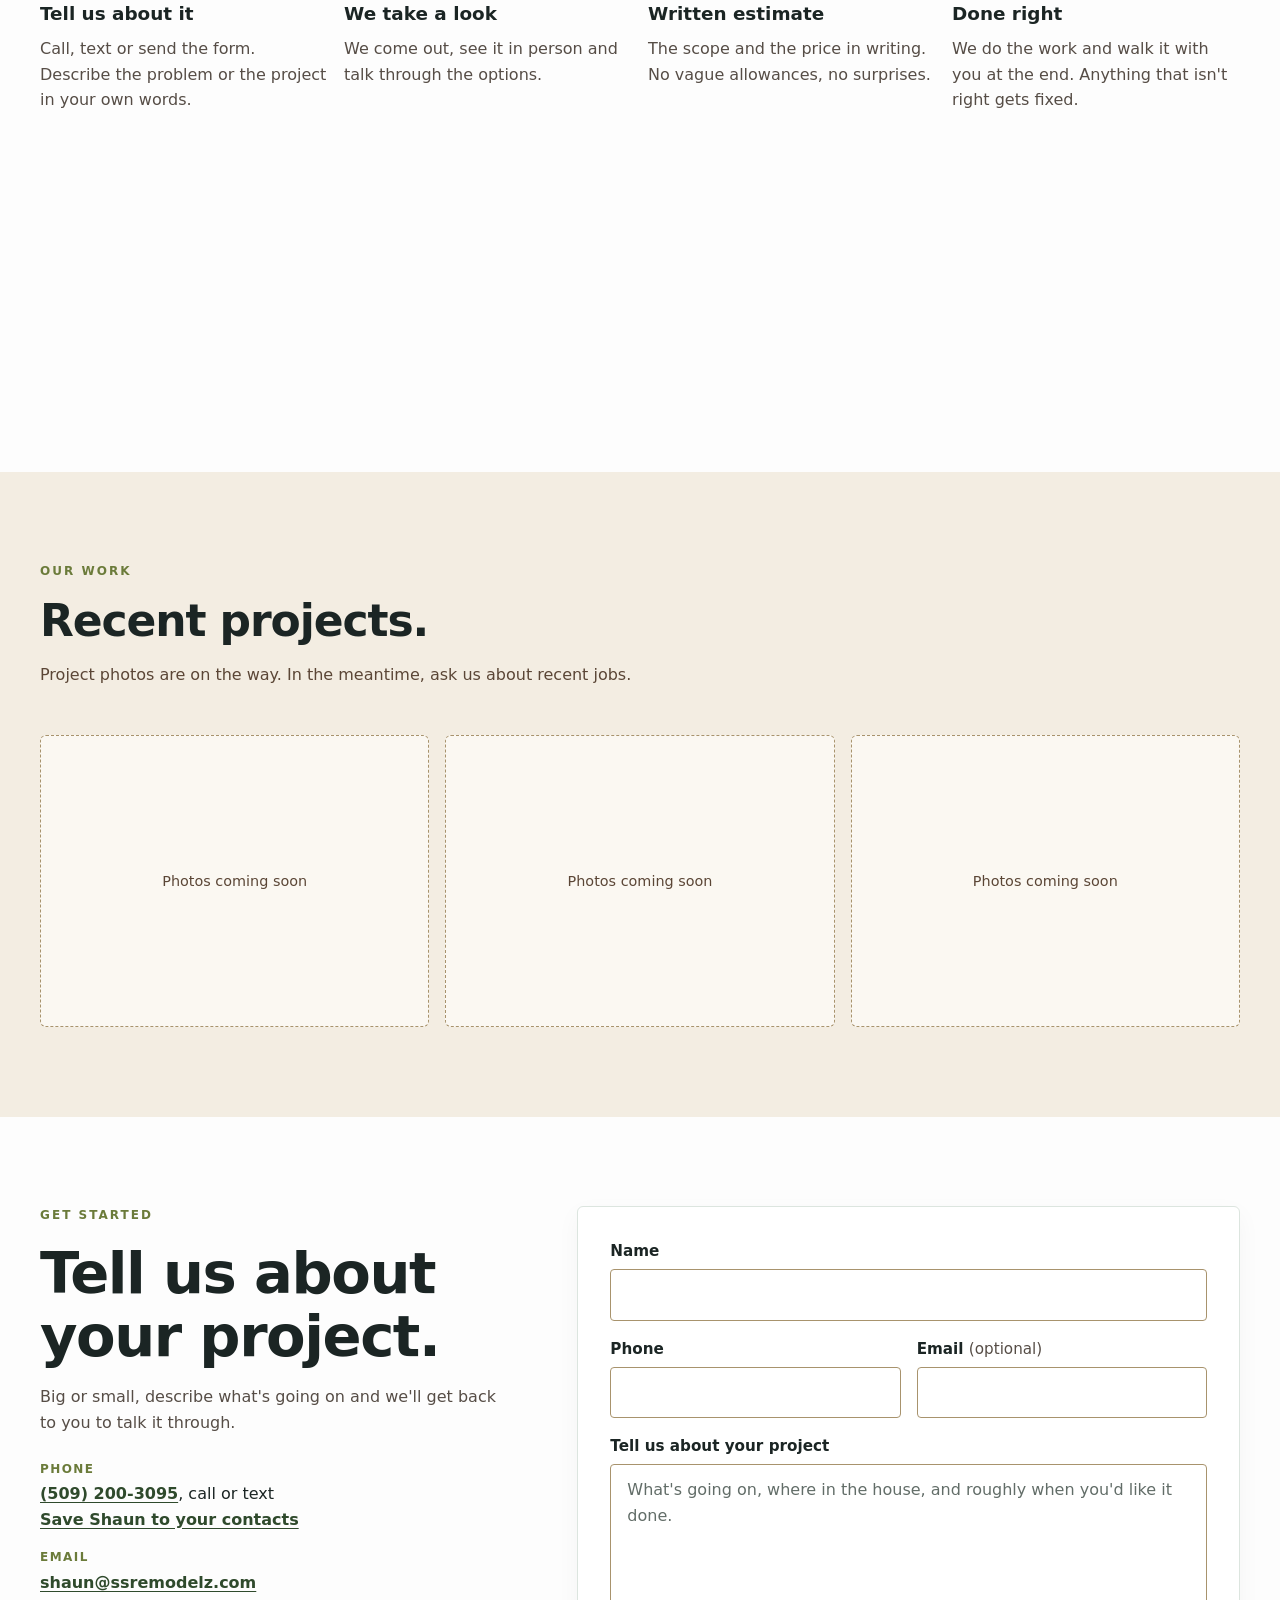
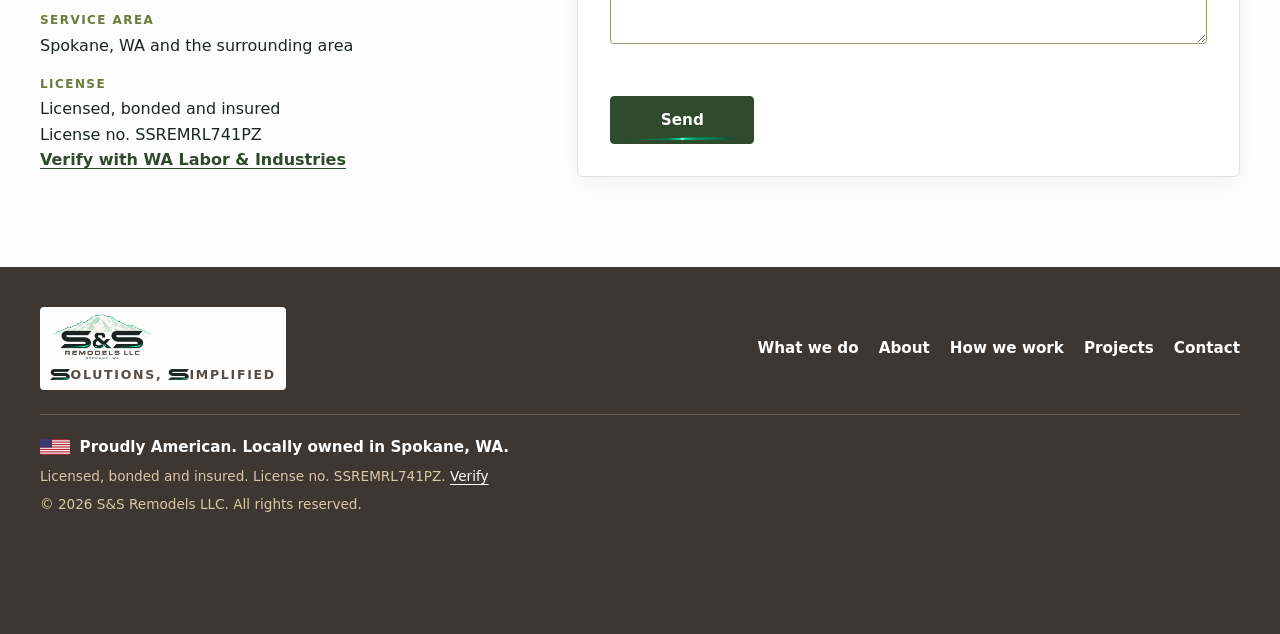
==== commit 2e12e9c7: "Add license number and licensed/bonded/insured to the site License no. SSREMRL741PZ (owner-supplied," ====
--- a/index.html
+++ b/index.html
@@ -4,7 +4,7 @@
   <meta charset="utf-8">
   <meta name="viewport" content="width=device-width, initial-scale=1">
   <title>S&amp;S Remodels LLC | Solutions, Simplified | Spokane, WA</title>
-  <meta name="description" content="Solutions, Simplified. S&amp;S Remodels LLC: 20 years in residential home service and repairs in Spokane, WA. Exteriors, flooring, basement finishes and everything in between. If your home has a problem, we have a solution.">
+  <meta name="description" content="Solutions, Simplified. S&amp;S Remodels LLC: licensed, bonded and insured, with 20 years in residential home service and repairs in Spokane, WA. Exteriors, flooring, basement finishes and everything in between. If your home has a problem, we have a solution.">
   <meta property="og:title" content="S&amp;S Remodels LLC | Solutions, Simplified">
   <meta property="og:description" content="If your home has a problem, we have a solution. Home service and repairs in Spokane, WA.">
   <link rel="canonical" href="https://ssremodelz.com/">
@@ -82,9 +82,10 @@
     <!-- ============ PROOF STRIP ============ -->
     <section class="proof" aria-label="At a glance">
       <ul class="ss-container proof-list" role="list">
+        <li><strong>Licensed, bonded &amp; insured</strong><span>License no. SSREMRL741PZ</span></li>
         <li><strong>20 years</strong><span>in residential home service &amp; repairs</span></li>
+        <li><strong>Written estimates</strong><span>scope and price in writing before we start</span></li>
         <li><strong>Spokane, WA</strong><span>and the surrounding area</span></li>
-        <li><strong>Written estimates</strong><span>scope and price in writing before we start</span></li>
       </ul>
     </section>
 
@@ -238,12 +239,16 @@
               <dt>Service area</dt>
               <dd>Spokane, WA and the surrounding area</dd>
             </div>
+            <div>
+              <dt>License</dt>
+              <dd>Licensed, bonded and insured<br>License no. SSREMRL741PZ<br><a class="ss-link" href="https://secure.lni.wa.gov/verify/" target="_blank" rel="noopener">Verify with WA Labor &amp; Industries</a></dd>
+            </div>
           </dl>
         </div>
 
         <!-- Form delivery: FormSubmit (formsubmit.co), no account; the first submission sends a
-             one-time activation email to the inbox below. After activation, every request lands there. -->
-        <form class="ss-card contact-form" id="estimate-form" action="https://formsubmit.co/shaunthill6@gmail.com" method="post" novalidate>
+             one-time activation email per site address. The action uses FormSubmit's alias so the destination inbox isn't exposed in the page. -->
+        <form class="ss-card contact-form" id="estimate-form" action="https://formsubmit.co/0e6947c644bed5fd8c0b3c70bc69d026" method="post" novalidate>
           <input type="hidden" name="_subject" value="New project request from ssremodelz.com">
           <input type="hidden" name="_template" value="table">
           <input type="hidden" name="_captcha" value="false">
@@ -313,6 +318,7 @@
           </svg>
           Proudly American. Locally owned in Spokane, WA.
         </p>
+        <p>Licensed, bonded and insured. License no. SSREMRL741PZ. <a class="legal-link" href="https://secure.lni.wa.gov/verify/" target="_blank" rel="noopener">Verify</a></p>
         <p>© <span id="year">2026</span> S&amp;S Remodels LLC. All rights reserved.</p>
       </div>
     </div>
--- a/assets/site.css
+++ b/assets/site.css
@@ -119,7 +119,8 @@
       linear-gradient(90deg, rgb(42 33 26 / 85%) 0%, rgb(42 33 26 / 60%) 38%, rgb(42 33 26 / 10%) 62%, rgb(42 33 26 / 45%) 100%),
       url("hero-falls.jpg"); }
 }
-.site > header, .site > main, .site > footer { position: relative; z-index: 1; }
+.site > main, .site > footer { position: relative; z-index: 1; }
+/* header keeps position: sticky from its own rule; it only needs to sit above the backdrop */
 .site > header { z-index: 50; }
 
 /* hero is transparent: the waterfall shows through it */
@@ -367,3 +368,14 @@
 .site-footer { background: rgb(42 33 26 / 90%); }
 /* a clear "window" between light sections so the waterfall reappears as you scroll */
 .falls-window { height: clamp(10rem, 30vh, 18rem); }
+
+/* narrow phones: both floating buttons must fit side by side */
+.fab-btn { min-width: 0; }
+@media (max-width: 380px) {
+  .fab { gap: .45rem; }
+  .fab-btn { font-size: .88rem; padding: 0 .55rem; gap: .3rem; }
+  .fab-btn svg { width: 17px; height: 17px; }
+}
+
+.legal-link { color: #fff; text-underline-offset: .2em; }
+.legal-link:hover { color: var(--earth-tan); }
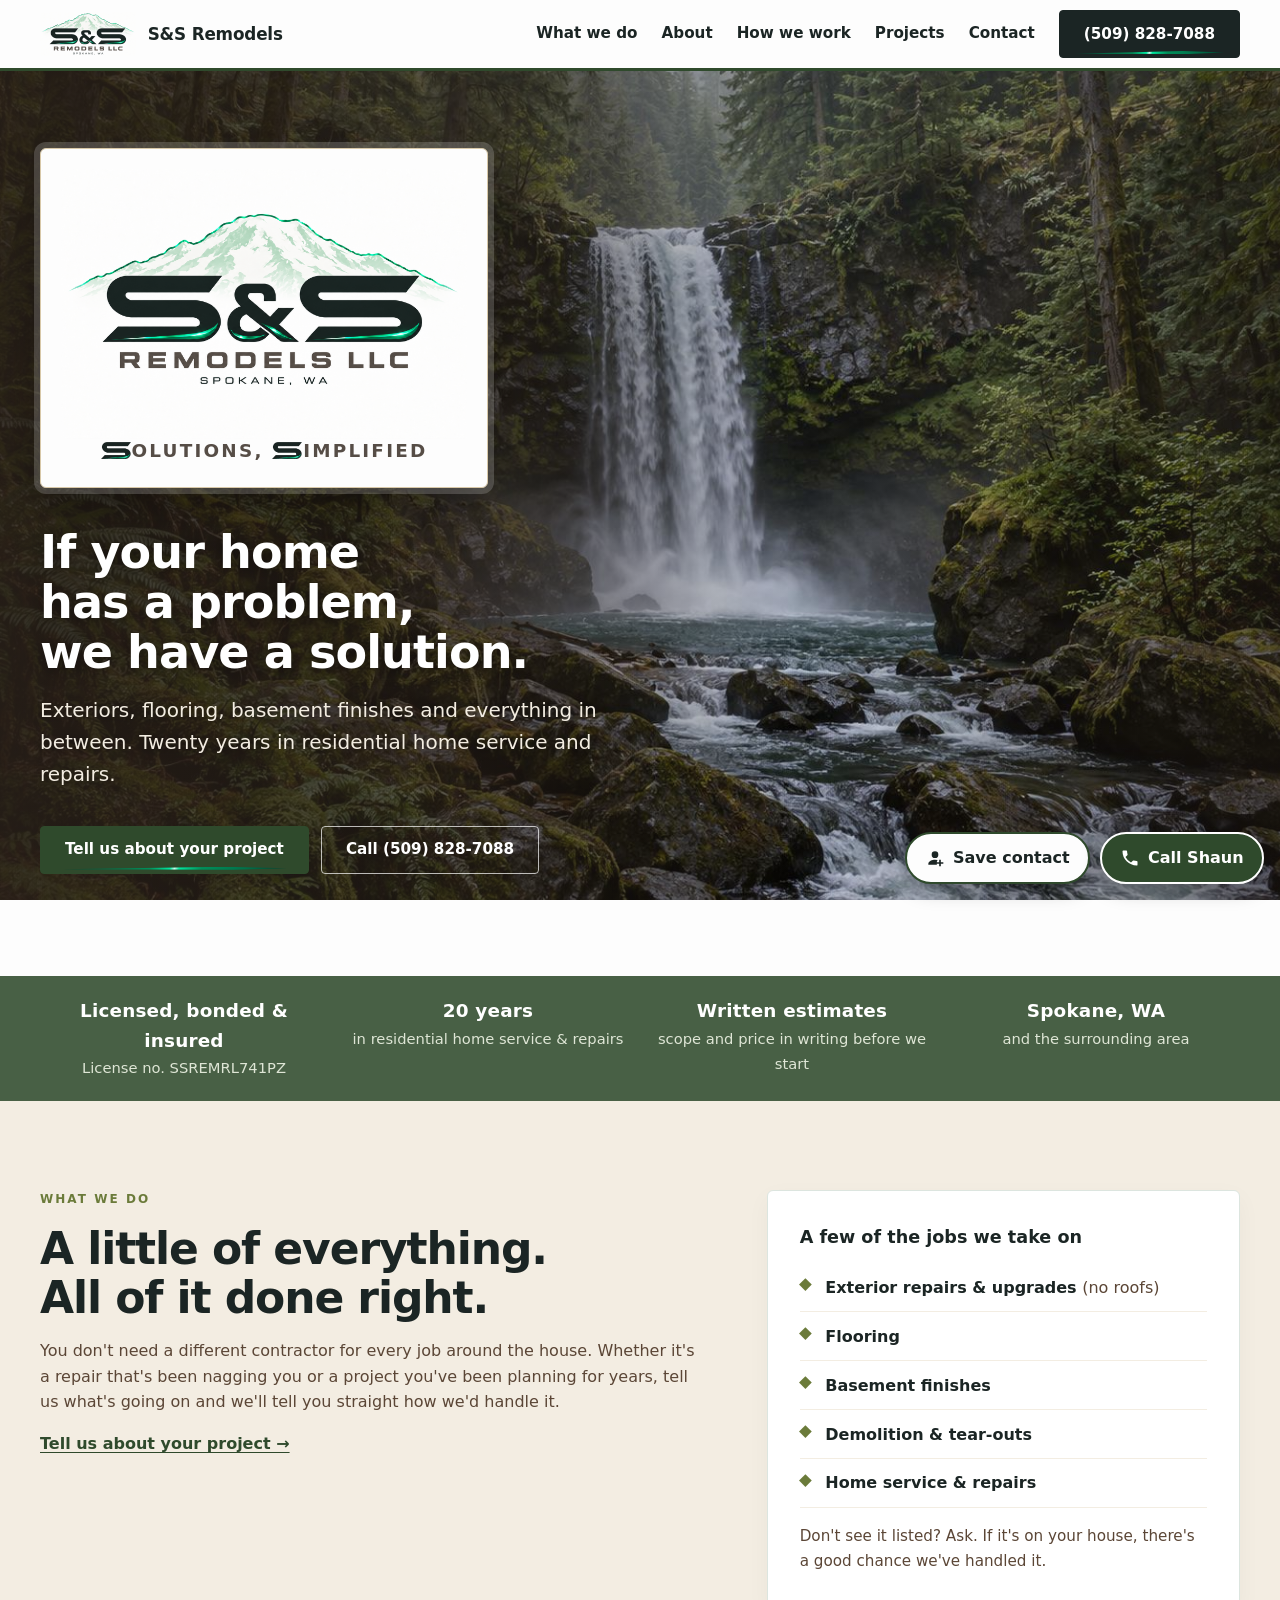
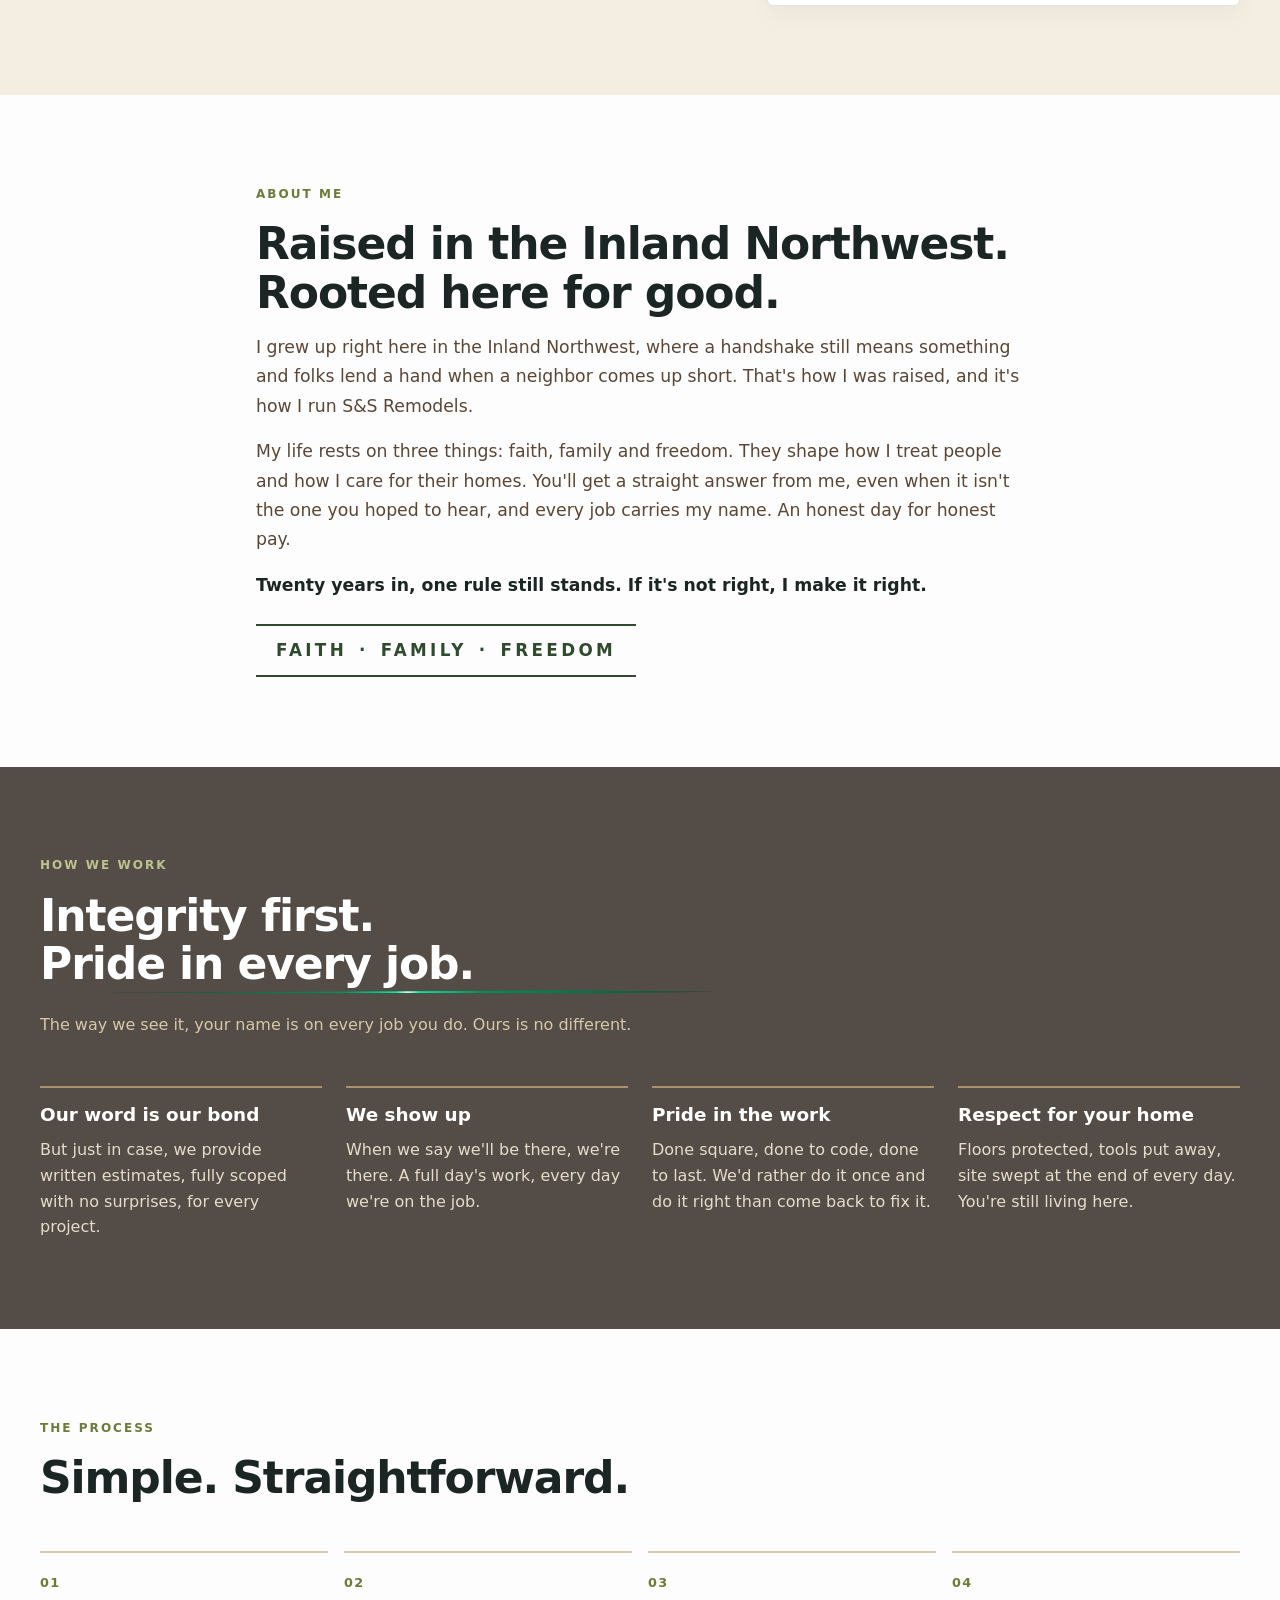
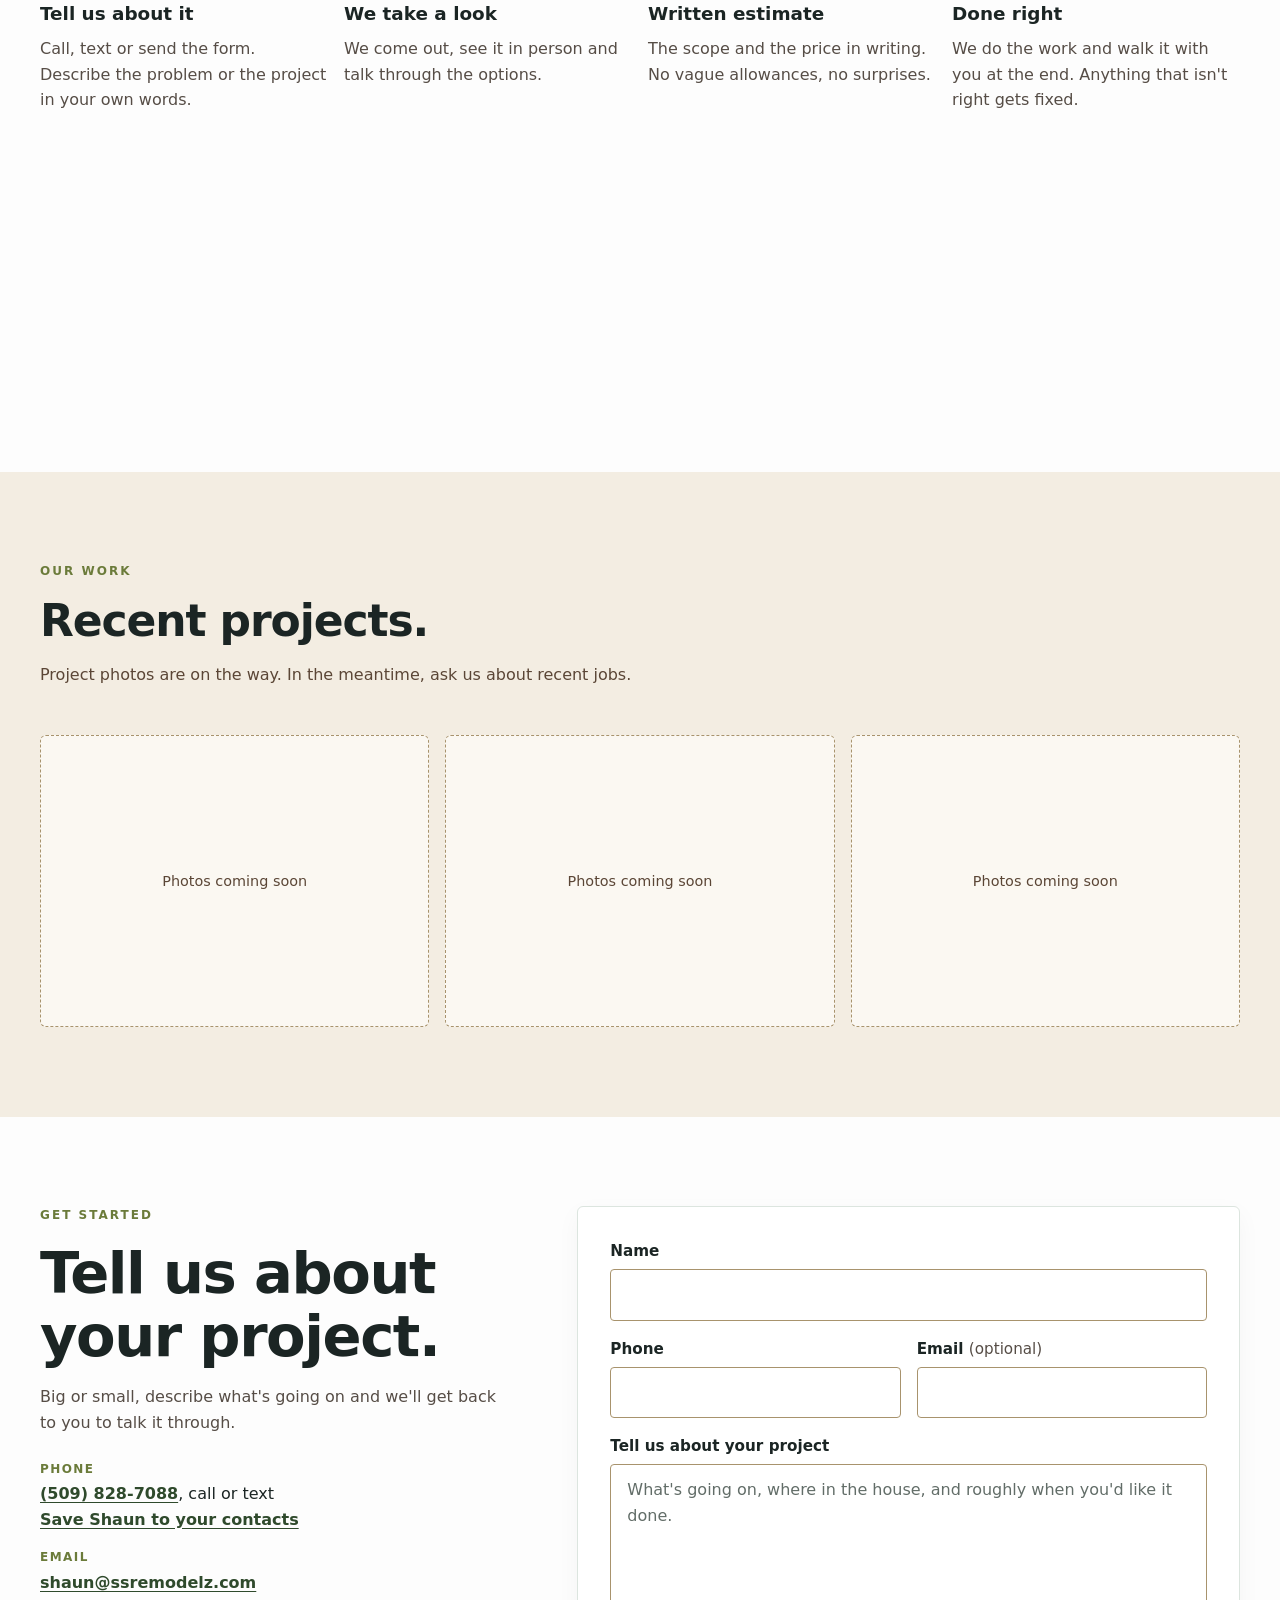
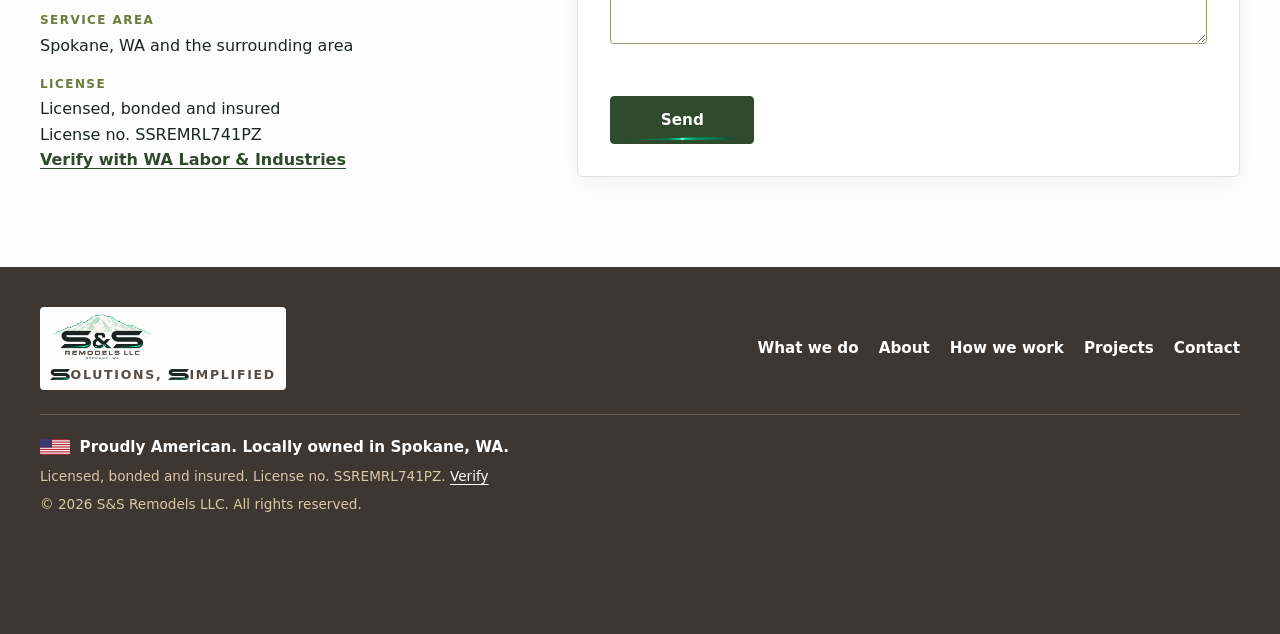
==== commit 8afc3abf: "Switch to the business line (509) 828-7088 everywhere Site (header button, hero, contact section, fl" ====
--- a/index.html
+++ b/index.html
@@ -43,7 +43,7 @@
         <a href="#how-we-work">How we work</a>
         <a href="#projects">Projects</a>
         <a href="#contact">Contact</a>
-        <a class="ss-button nav-cta" href="tel:+15092003095">(509) 200-3095</a>
+        <a class="ss-button nav-cta" href="tel:+15098287088">(509) 828-7088</a>
       </nav>
     </div>
   </header>
@@ -73,7 +73,7 @@
         </p>
         <div class="button-row">
           <a class="ss-button btn-earth" href="#contact">Tell us about your project</a>
-          <a class="ss-button ss-button--secondary btn-ghost" href="tel:+15092003095">Call (509) 200-3095</a>
+          <a class="ss-button ss-button--secondary btn-ghost" href="tel:+15098287088">Call (509) 828-7088</a>
         </div>
         </div>
       </div>
@@ -229,7 +229,7 @@
           <dl class="contact-details">
             <div>
               <dt>Phone</dt>
-              <dd><a class="ss-link" href="tel:+15092003095">(509) 200-3095</a>, call or text<br><a class="ss-link" href="shaun-thill.vcf" type="text/vcard">Save Shaun to your contacts</a></dd>
+              <dd><a class="ss-link" href="tel:+15098287088">(509) 828-7088</a>, call or text<br><a class="ss-link" href="shaun-thill.vcf" type="text/vcard">Save Shaun to your contacts</a></dd>
             </div>
             <div>
               <dt>Email</dt>
@@ -330,7 +330,7 @@
       <svg viewBox="0 0 24 24" width="20" height="20" aria-hidden="true" focusable="false"><path fill="currentColor" d="M12 12a4 4 0 1 0-4-4 4 4 0 0 0 4 4Zm0 2c-3.3 0-8 1.7-8 5v1h10.3a6 6 0 0 1-.3-2 6 6 0 0 1 1.1-3.5A12 12 0 0 0 12 14Zm7 0h-2v3h-3v2h3v3h2v-3h3v-2h-3Z"/></svg>
       <span>Save contact</span>
     </a>
-    <a class="fab-btn fab-call" href="tel:+15092003095">
+    <a class="fab-btn fab-call" href="tel:+15098287088">
       <svg viewBox="0 0 24 24" width="20" height="20" aria-hidden="true" focusable="false"><path fill="currentColor" d="M6.6 10.8a15.2 15.2 0 0 0 6.6 6.6l2.2-2.2a1 1 0 0 1 1-.25 11.4 11.4 0 0 0 3.6.57 1 1 0 0 1 1 1V20a1 1 0 0 1-1 1A17 17 0 0 1 3 4a1 1 0 0 1 1-1h3.5a1 1 0 0 1 1 1 11.4 11.4 0 0 0 .57 3.6 1 1 0 0 1-.25 1Z"/></svg>
       <span>Call Shaun</span>
     </a>
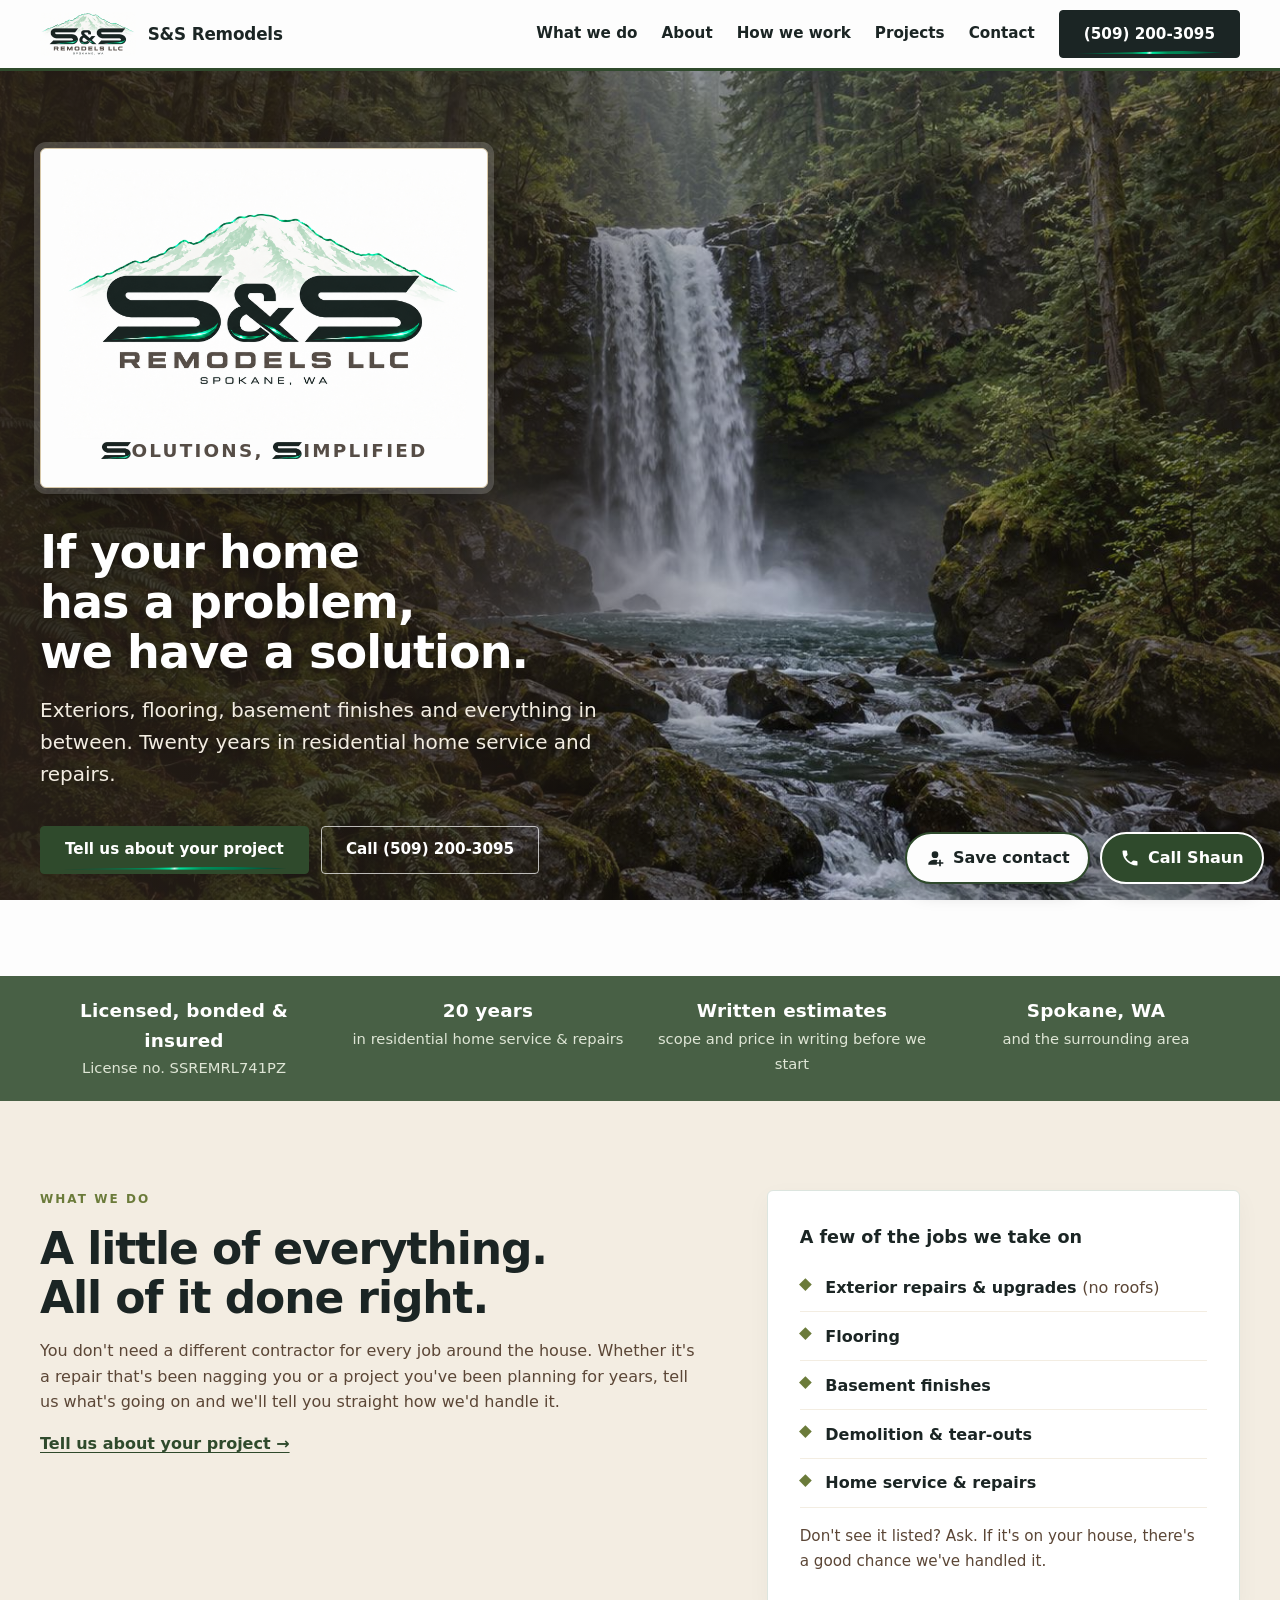
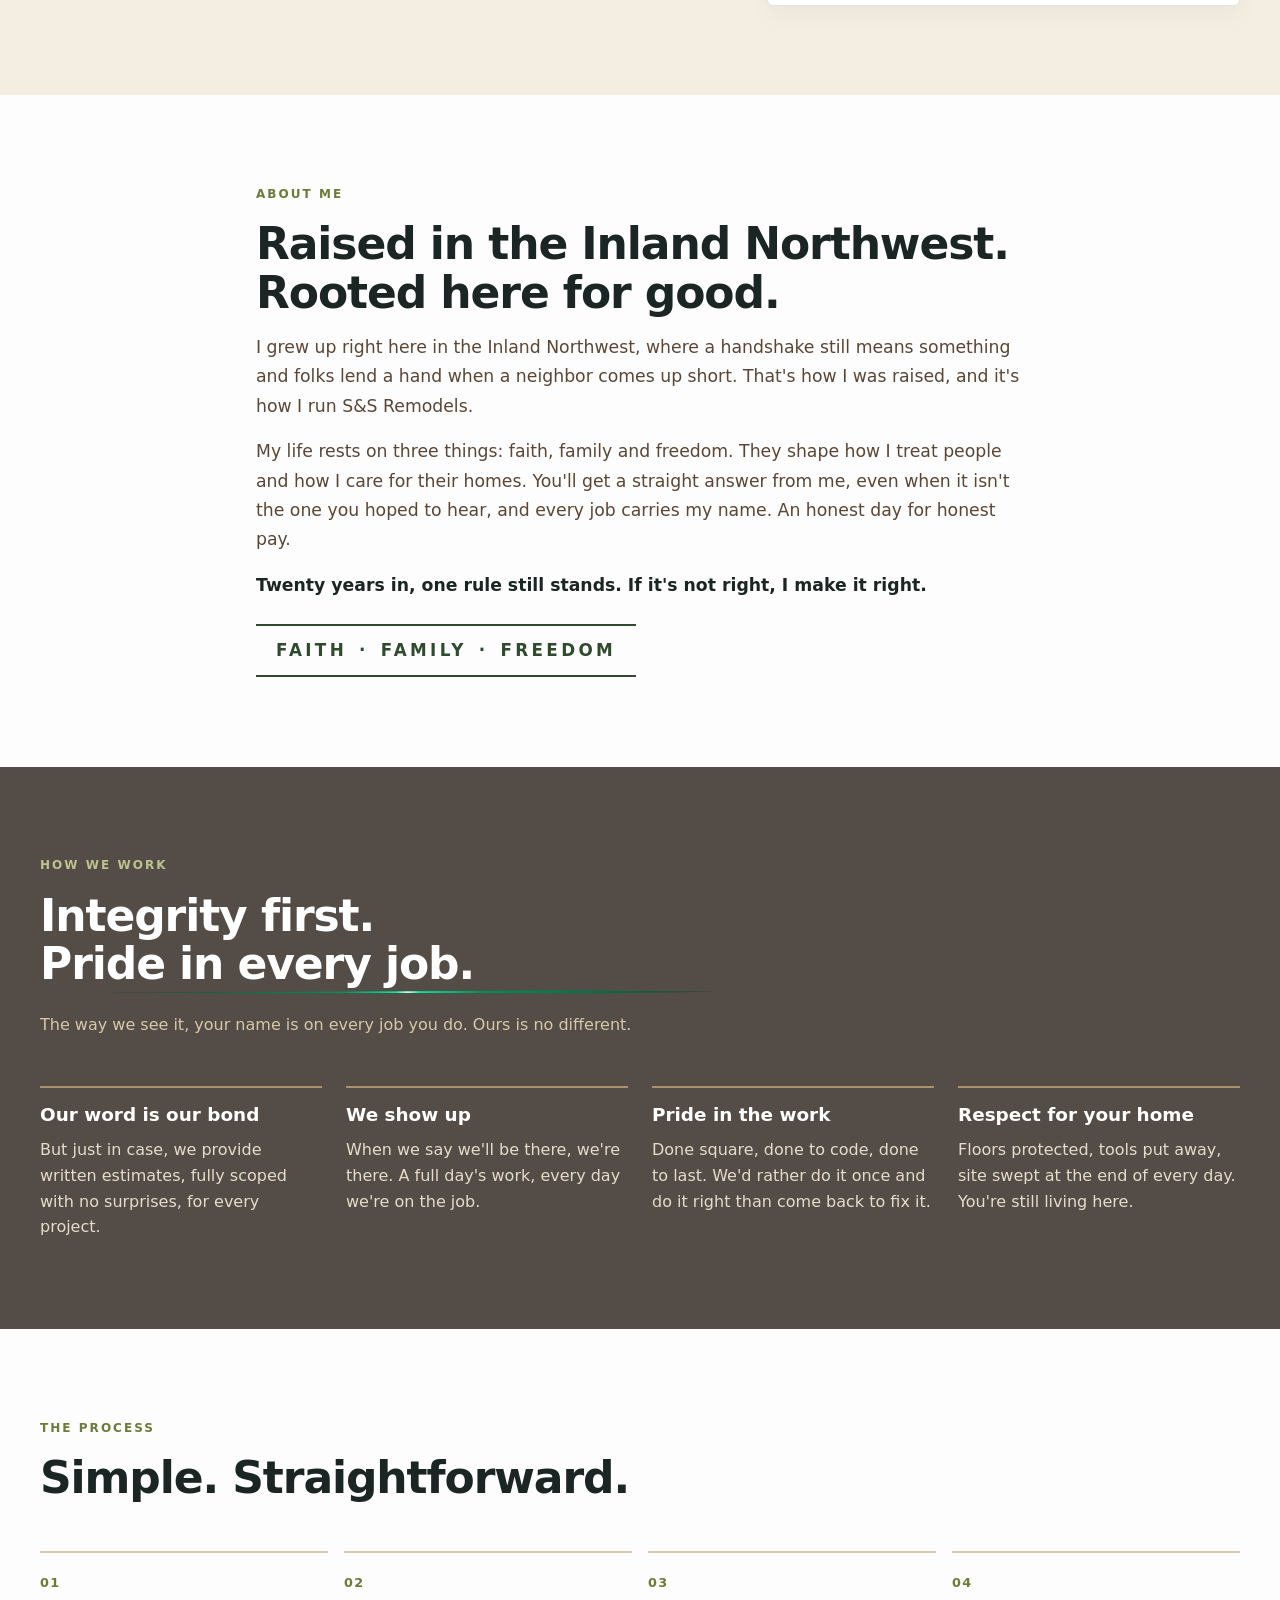
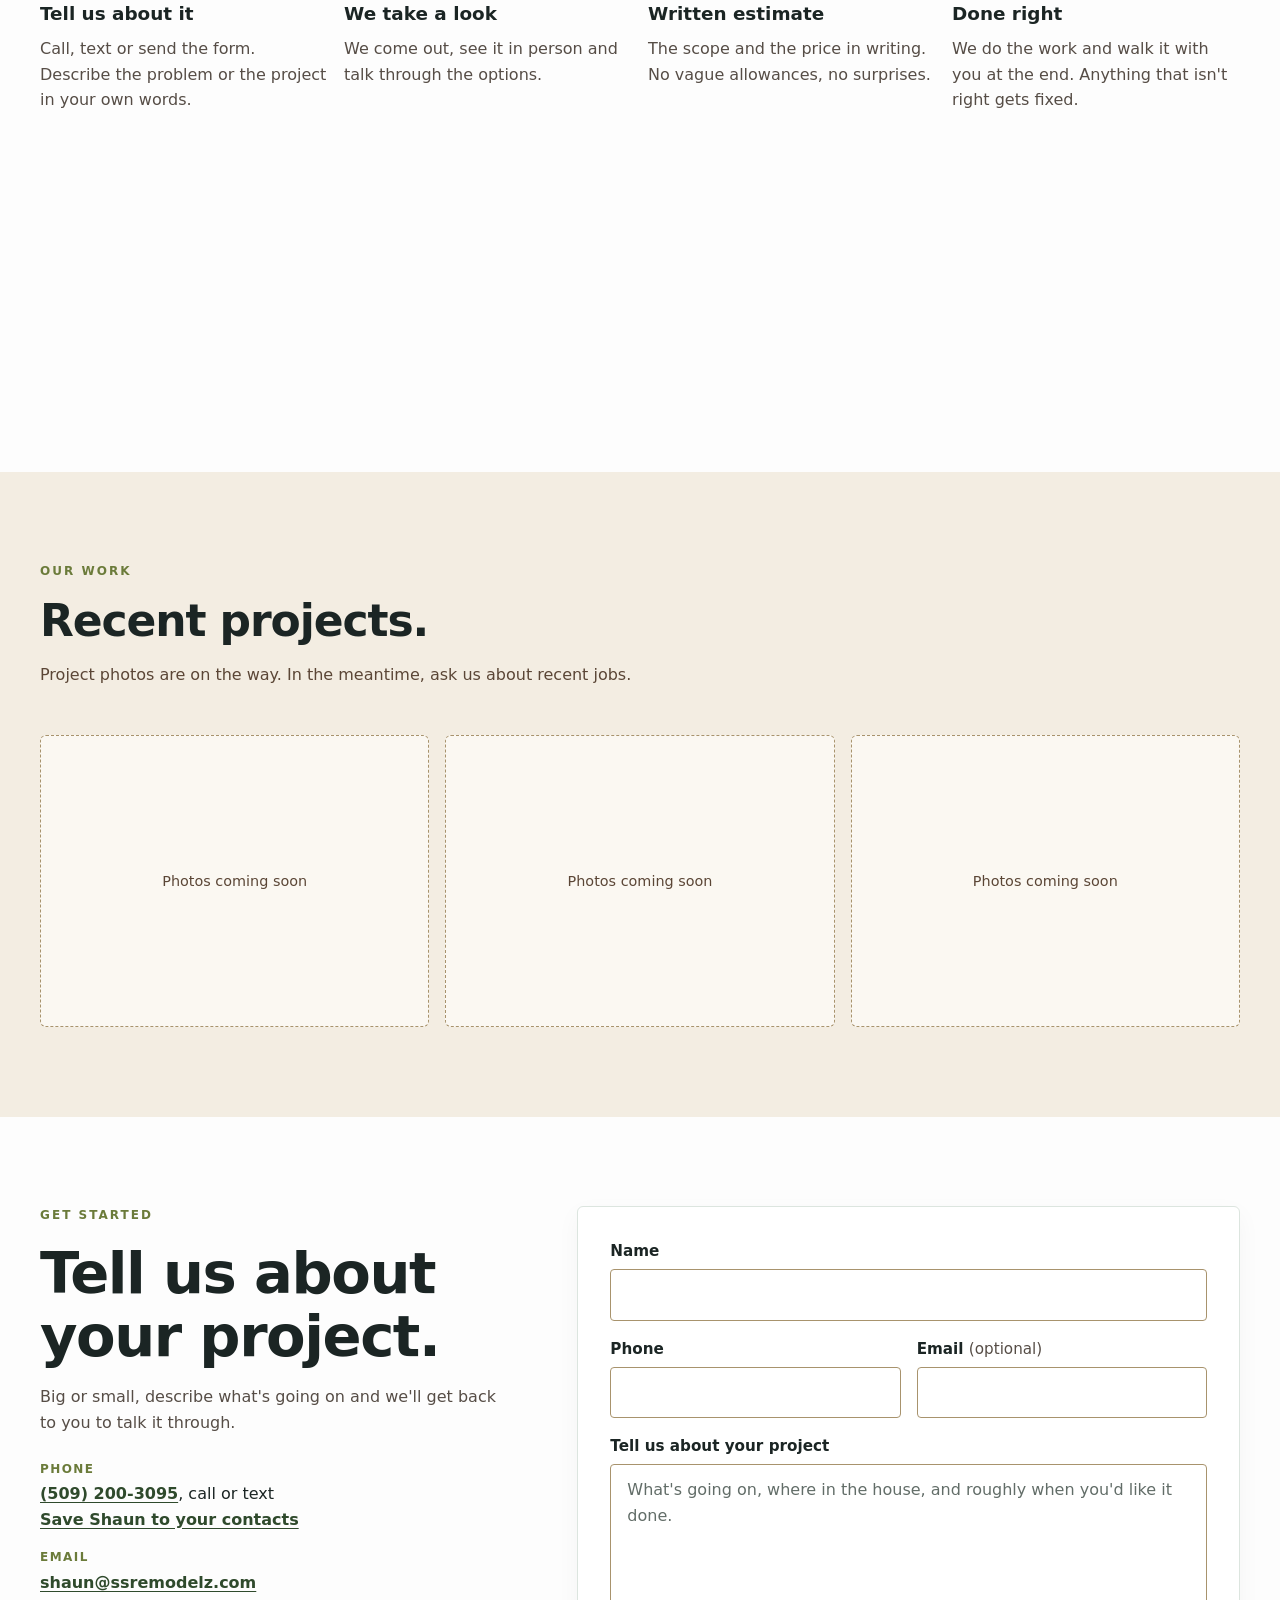
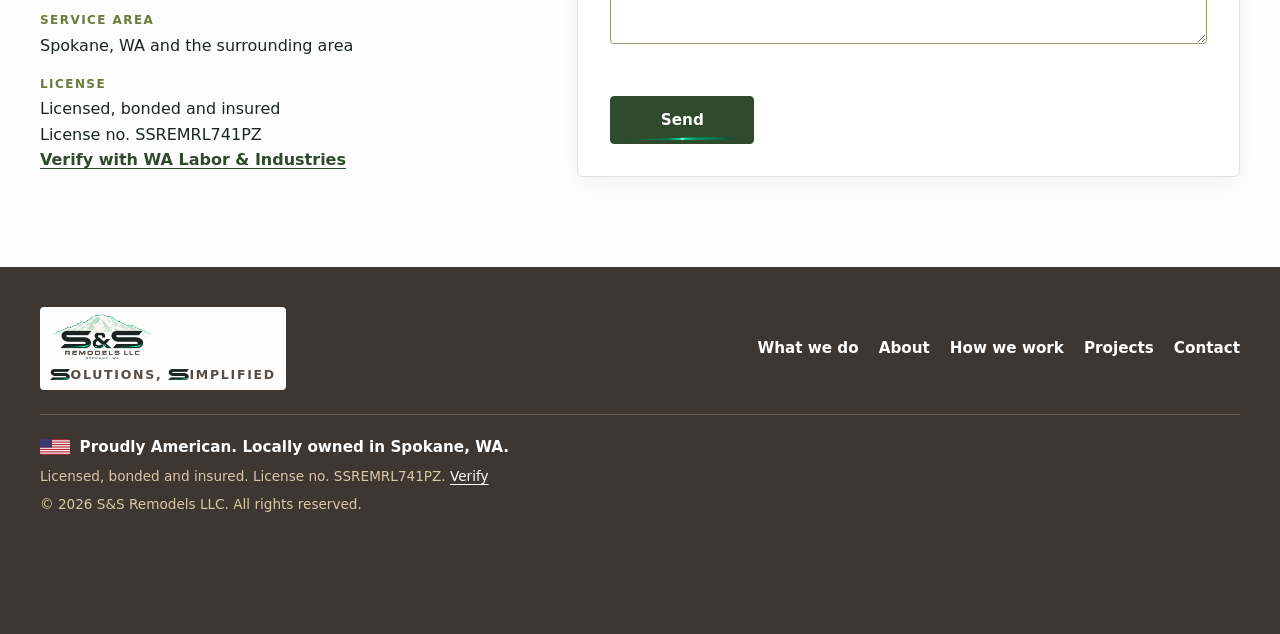
==== commit 83e59822: "Put the personal number (509) 200-3095 back, to match cards already ordered Reverts 8afc3ab. The own" ====
--- a/index.html
+++ b/index.html
@@ -43,7 +43,7 @@
         <a href="#how-we-work">How we work</a>
         <a href="#projects">Projects</a>
         <a href="#contact">Contact</a>
-        <a class="ss-button nav-cta" href="tel:+15098287088">(509) 828-7088</a>
+        <a class="ss-button nav-cta" href="tel:+15092003095">(509) 200-3095</a>
       </nav>
     </div>
   </header>
@@ -73,7 +73,7 @@
         </p>
         <div class="button-row">
           <a class="ss-button btn-earth" href="#contact">Tell us about your project</a>
-          <a class="ss-button ss-button--secondary btn-ghost" href="tel:+15098287088">Call (509) 828-7088</a>
+          <a class="ss-button ss-button--secondary btn-ghost" href="tel:+15092003095">Call (509) 200-3095</a>
         </div>
         </div>
       </div>
@@ -229,7 +229,7 @@
           <dl class="contact-details">
             <div>
               <dt>Phone</dt>
-              <dd><a class="ss-link" href="tel:+15098287088">(509) 828-7088</a>, call or text<br><a class="ss-link" href="shaun-thill.vcf" type="text/vcard">Save Shaun to your contacts</a></dd>
+              <dd><a class="ss-link" href="tel:+15092003095">(509) 200-3095</a>, call or text<br><a class="ss-link" href="shaun-thill.vcf" type="text/vcard">Save Shaun to your contacts</a></dd>
             </div>
             <div>
               <dt>Email</dt>
@@ -330,7 +330,7 @@
       <svg viewBox="0 0 24 24" width="20" height="20" aria-hidden="true" focusable="false"><path fill="currentColor" d="M12 12a4 4 0 1 0-4-4 4 4 0 0 0 4 4Zm0 2c-3.3 0-8 1.7-8 5v1h10.3a6 6 0 0 1-.3-2 6 6 0 0 1 1.1-3.5A12 12 0 0 0 12 14Zm7 0h-2v3h-3v2h3v3h2v-3h3v-2h-3Z"/></svg>
       <span>Save contact</span>
     </a>
-    <a class="fab-btn fab-call" href="tel:+15098287088">
+    <a class="fab-btn fab-call" href="tel:+15092003095">
       <svg viewBox="0 0 24 24" width="20" height="20" aria-hidden="true" focusable="false"><path fill="currentColor" d="M6.6 10.8a15.2 15.2 0 0 0 6.6 6.6l2.2-2.2a1 1 0 0 1 1-.25 11.4 11.4 0 0 0 3.6.57 1 1 0 0 1 1 1V20a1 1 0 0 1-1 1A17 17 0 0 1 3 4a1 1 0 0 1 1-1h3.5a1 1 0 0 1 1 1 11.4 11.4 0 0 0 .57 3.6 1 1 0 0 1-.25 1Z"/></svg>
       <span>Call Shaun</span>
     </a>
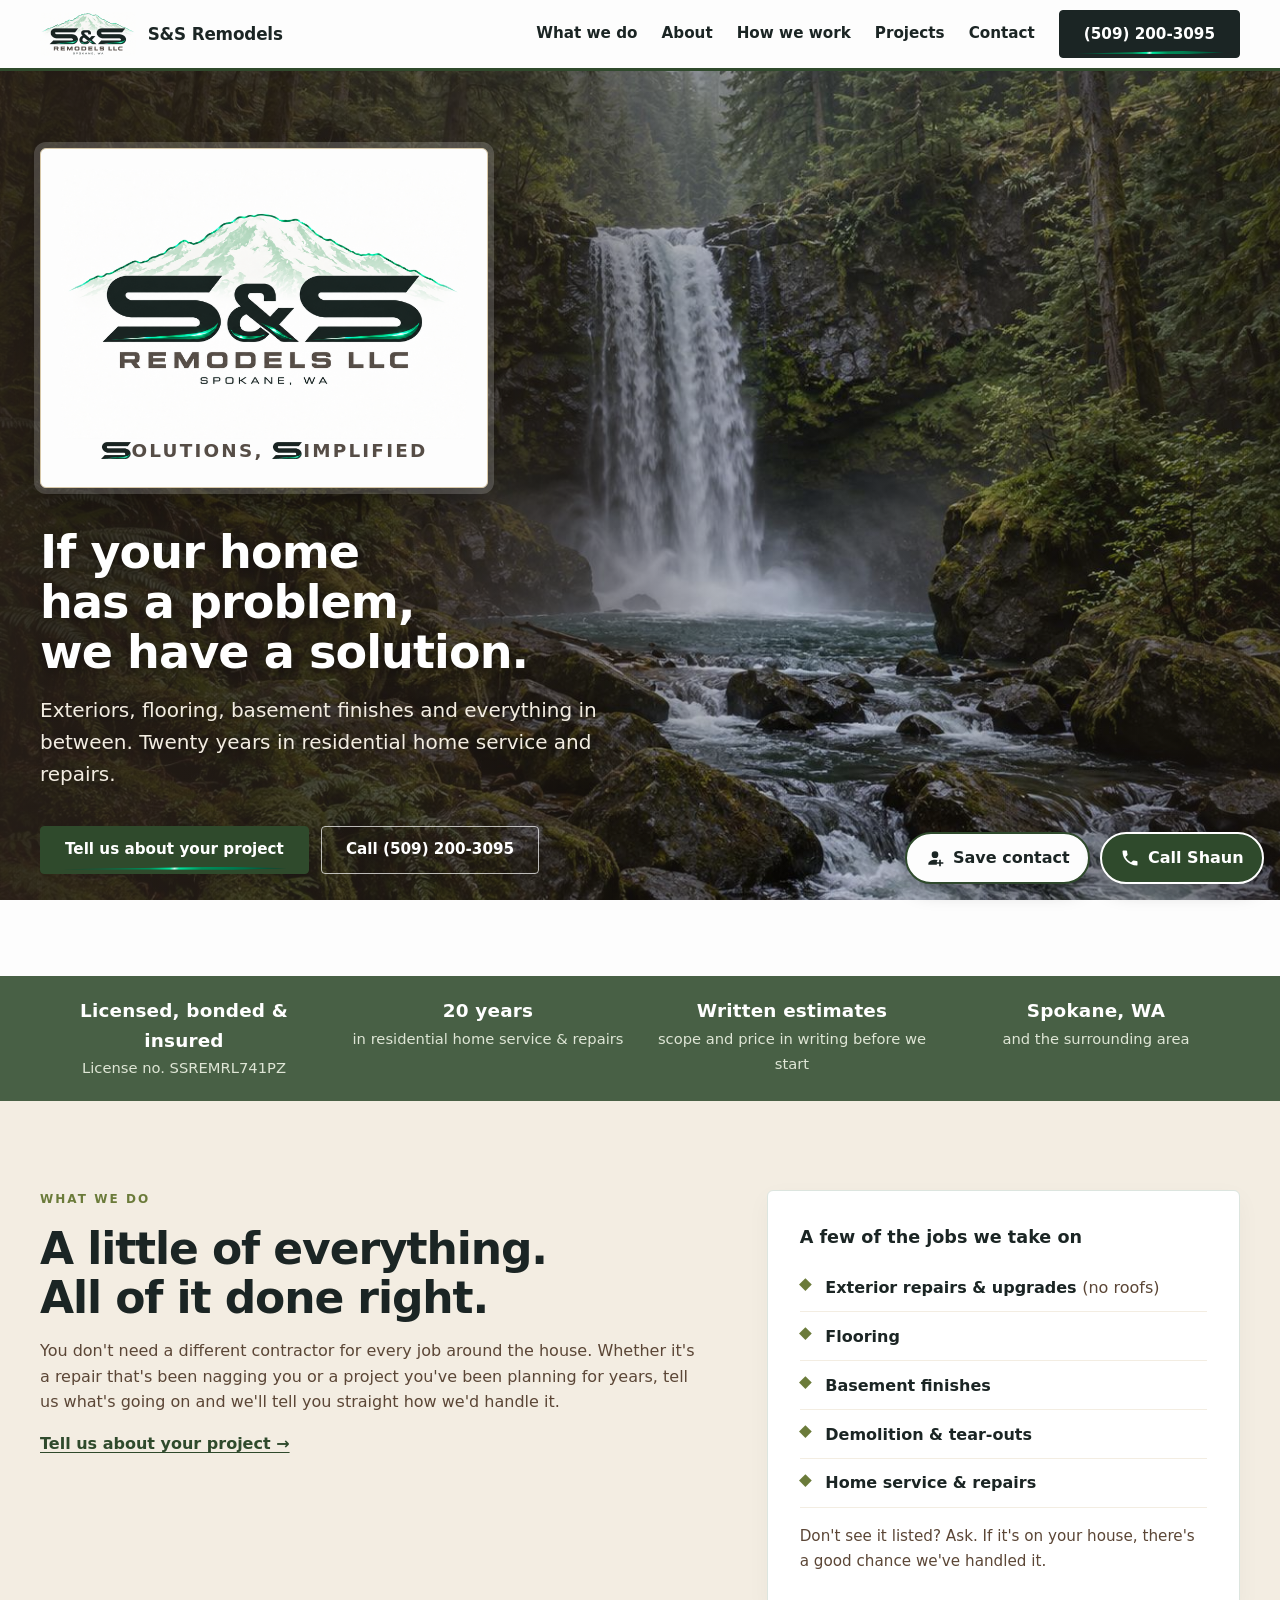
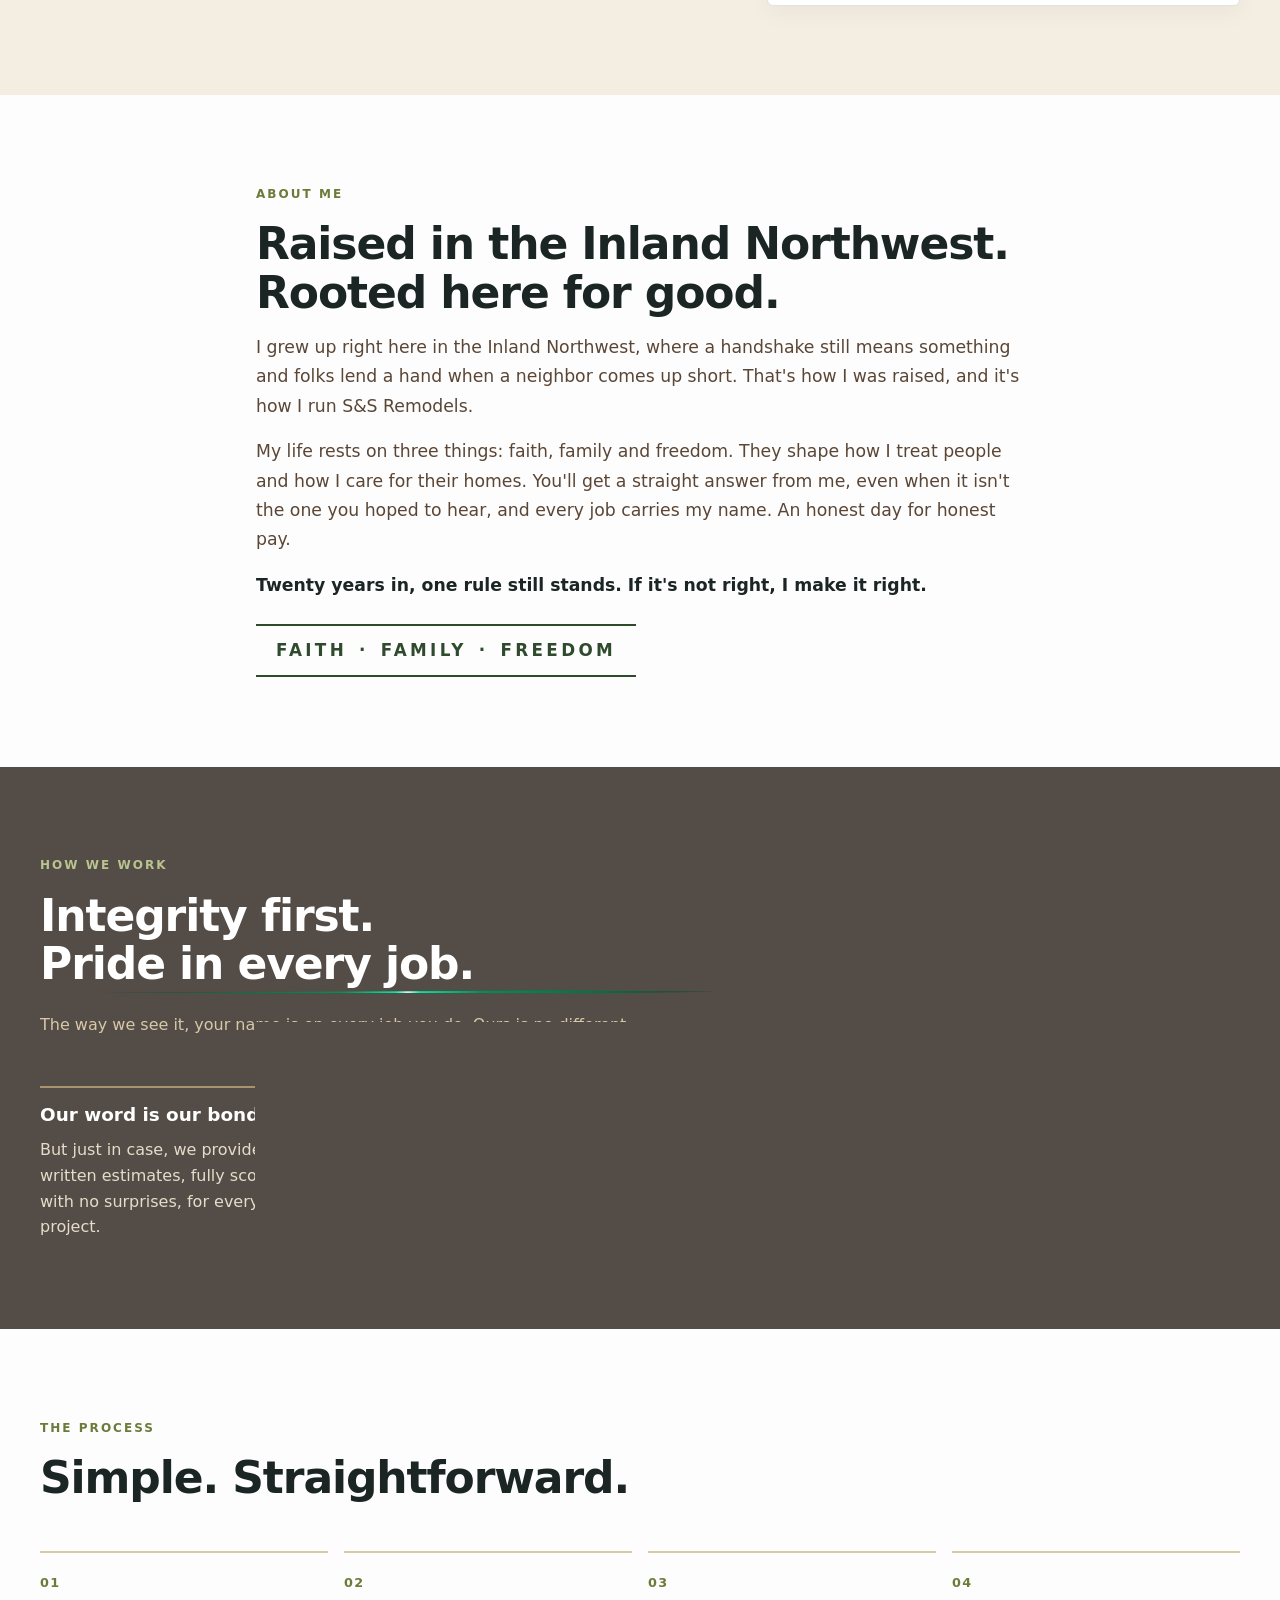
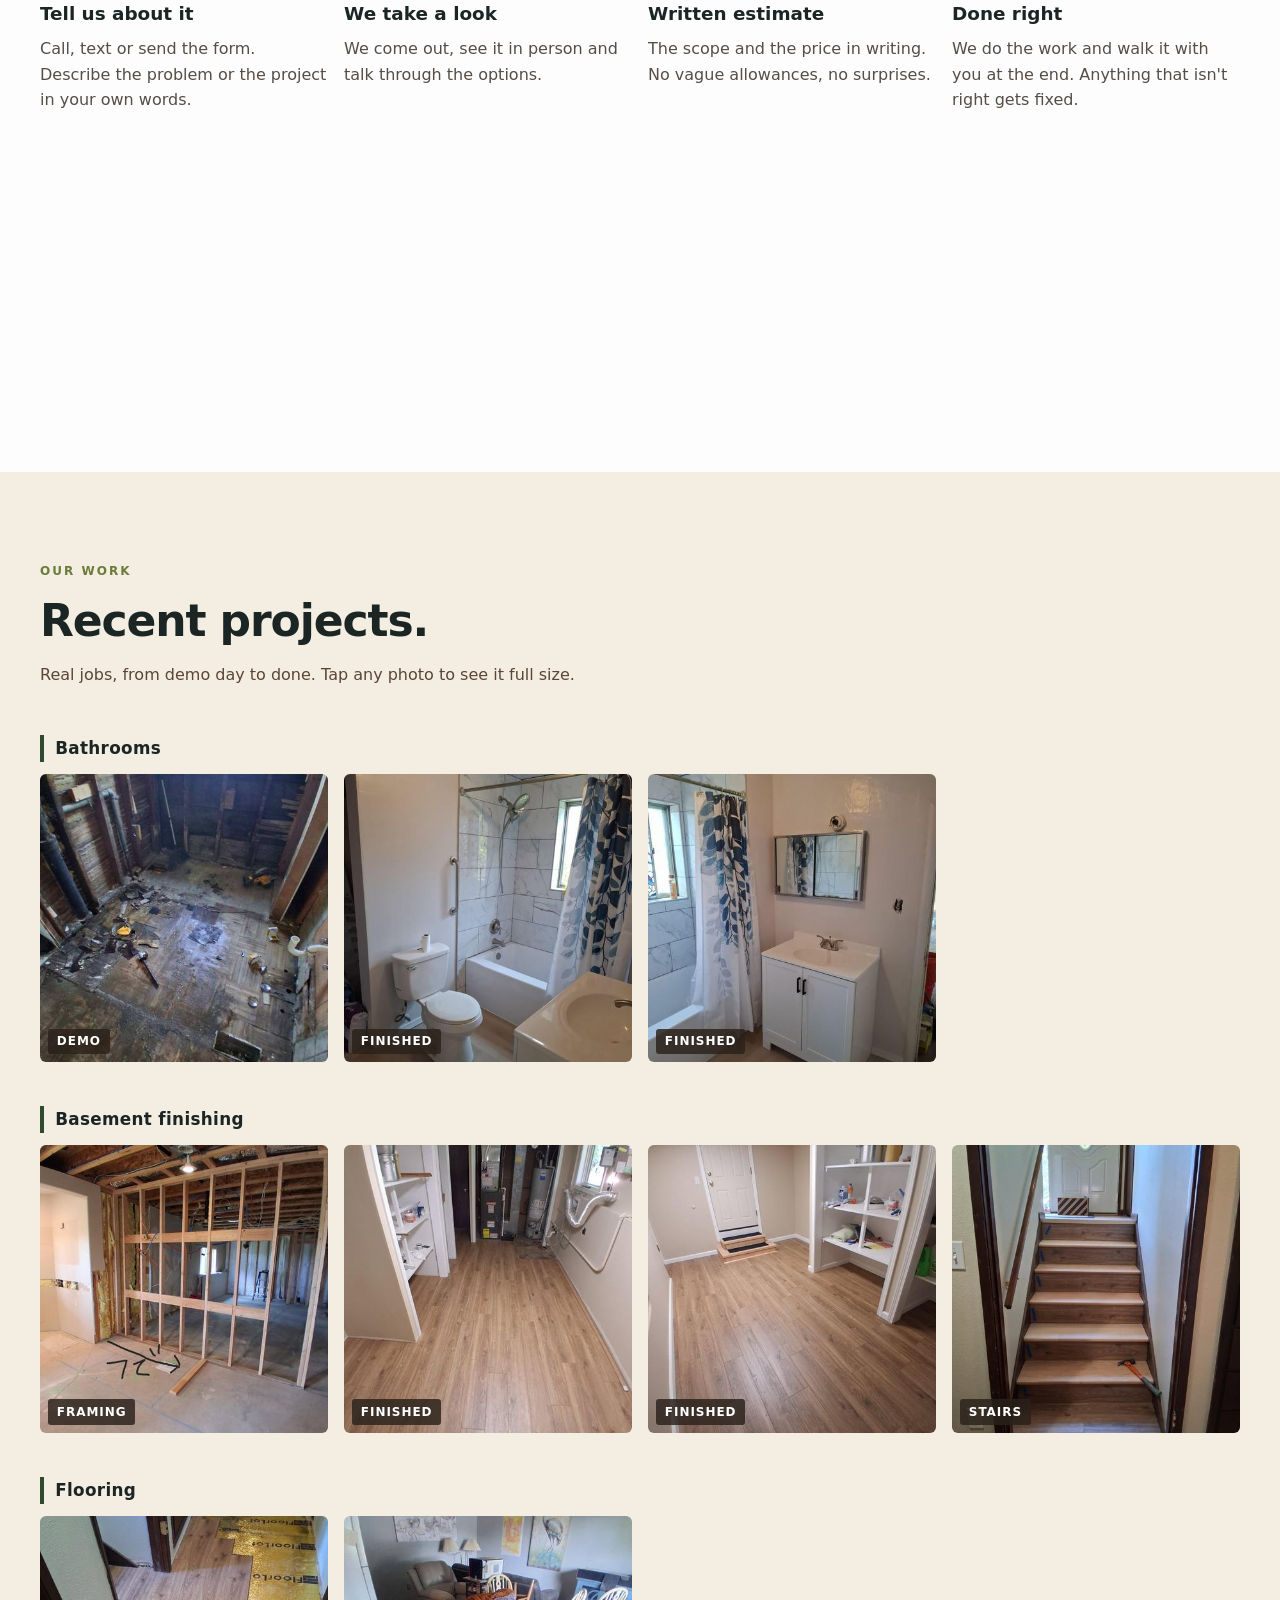
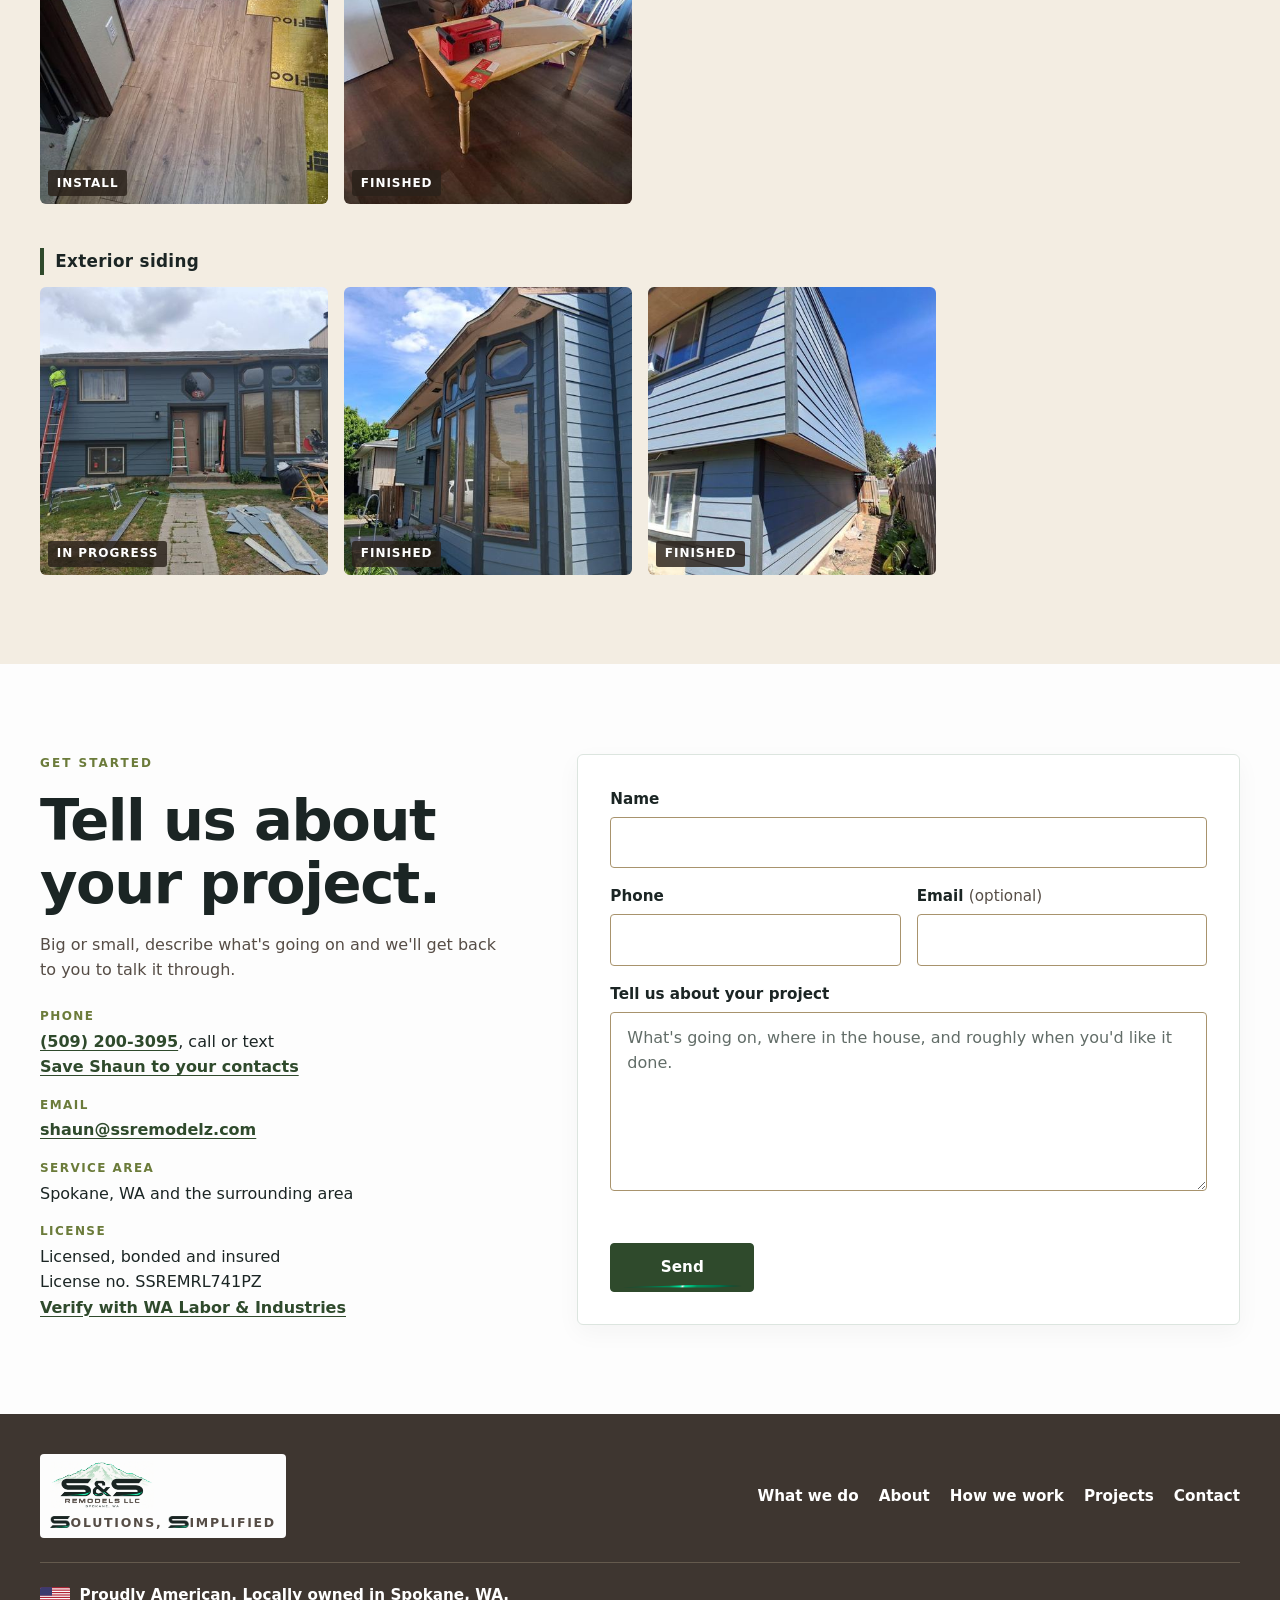
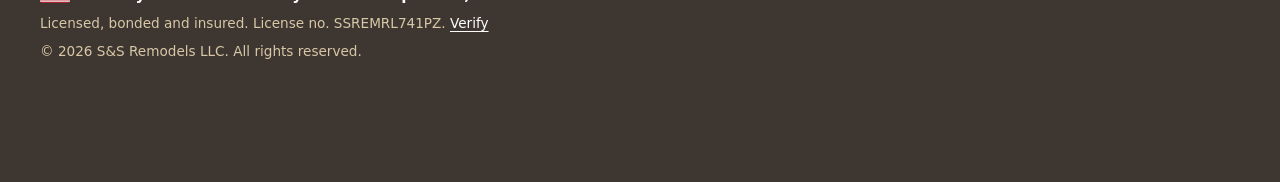
==== commit 7b4d0a91: "Projects: real job photos with tap-to-enlarge viewer 12 of the owner's photos (bathrooms, basement f" ====
--- a/index.html
+++ b/index.html
@@ -198,21 +198,107 @@
 
     <div class="falls-window" aria-hidden="true"></div>
 
-    <!-- ============ PROJECTS (placeholder gallery) ============ -->
+    <!-- ============ PROJECTS ============ -->
     <section class="ss-section sand" id="projects">
       <div class="ss-container">
         <div class="section-head">
           <p class="ss-eyebrow">Our work</p>
           <h2 class="ss-heading">Recent projects.</h2>
-          <p class="ss-copy">Project photos are on the way. In the meantime, ask us about recent jobs.</p>
-        </div>
-
-        <!-- TODO (owner): replace placeholders with real project photos. See CONTENT.md. -->
-        <ul class="project-grid" role="list">
-          <li class="project-tile"><span>Photos coming soon</span></li>
-          <li class="project-tile"><span>Photos coming soon</span></li>
-          <li class="project-tile"><span>Photos coming soon</span></li>
-        </ul>
+          <p class="ss-copy">Real jobs, from demo day to done. Tap any photo to see it full size.</p>
+        </div>
+
+        <div class="project-group">
+          <h3 class="project-title">Bathrooms</h3>
+          <ul class="photo-grid" role="list">
+            <li>
+              <figure class="photo">
+                <a class="photo-link" href="assets/work/bath-demo-1200.jpg"><img src="assets/work/bath-demo-600.jpg" srcset="assets/work/bath-demo-600.jpg 450w, assets/work/bath-demo-1200.jpg 848w" sizes="(min-width: 1000px) 290px, (min-width: 640px) 31vw, 46vw" width="450" height="600" loading="lazy" decoding="async" alt="Bathroom gutted down to the studs and subfloor during demolition"></a>
+                <figcaption>Demo</figcaption>
+              </figure>
+            </li>
+            <li>
+              <figure class="photo">
+                <a class="photo-link" href="assets/work/bath-finished-1-1200.jpg"><img src="assets/work/bath-finished-1-600.jpg" srcset="assets/work/bath-finished-1-600.jpg 450w, assets/work/bath-finished-1-1200.jpg 900w" sizes="(min-width: 1000px) 290px, (min-width: 640px) 31vw, 46vw" width="450" height="600" loading="lazy" decoding="async" alt="Finished bathroom with white tile tub surround, new toilet and new floor"></a>
+                <figcaption>Finished</figcaption>
+              </figure>
+            </li>
+            <li>
+              <figure class="photo">
+                <a class="photo-link" href="assets/work/bath-finished-2-1200.jpg"><img src="assets/work/bath-finished-2-600.jpg" srcset="assets/work/bath-finished-2-600.jpg 450w, assets/work/bath-finished-2-1200.jpg 900w" sizes="(min-width: 1000px) 290px, (min-width: 640px) 31vw, 46vw" width="450" height="600" loading="lazy" decoding="async" alt="Finished bathroom with white vanity, mirror cabinet and tile tub surround"></a>
+                <figcaption>Finished</figcaption>
+              </figure>
+            </li>
+          </ul>
+        </div>
+        <div class="project-group">
+          <h3 class="project-title">Basement finishing</h3>
+          <ul class="photo-grid" role="list">
+            <li>
+              <figure class="photo">
+                <a class="photo-link" href="assets/work/basement-framing-1200.jpg"><img src="assets/work/basement-framing-600.jpg" srcset="assets/work/basement-framing-600.jpg 600w, assets/work/basement-framing-1200.jpg 1200w" sizes="(min-width: 1000px) 290px, (min-width: 640px) 31vw, 46vw" width="600" height="450" loading="lazy" decoding="async" alt="Basement with new wall framing going up"></a>
+                <figcaption>Framing</figcaption>
+              </figure>
+            </li>
+            <li>
+              <figure class="photo">
+                <a class="photo-link" href="assets/work/basement-finished-1-1200.jpg"><img src="assets/work/basement-finished-1-600.jpg" srcset="assets/work/basement-finished-1-600.jpg 450w, assets/work/basement-finished-1-1200.jpg 900w" sizes="(min-width: 1000px) 290px, (min-width: 640px) 31vw, 46vw" width="450" height="600" loading="lazy" decoding="async" alt="Finished basement hallway with new wood-look plank floor and open shelving"></a>
+                <figcaption>Finished</figcaption>
+              </figure>
+            </li>
+            <li>
+              <figure class="photo">
+                <a class="photo-link" href="assets/work/basement-finished-2-1200.jpg"><img src="assets/work/basement-finished-2-600.jpg" srcset="assets/work/basement-finished-2-600.jpg 600w, assets/work/basement-finished-2-1200.jpg 1200w" sizes="(min-width: 1000px) 290px, (min-width: 640px) 31vw, 46vw" width="600" height="450" loading="lazy" decoding="async" alt="Finished basement room with new floor, built-in shelving and entry step"></a>
+                <figcaption>Finished</figcaption>
+              </figure>
+            </li>
+            <li>
+              <figure class="photo">
+                <a class="photo-link" href="assets/work/basement-stairs-1200.jpg"><img src="assets/work/basement-stairs-600.jpg" srcset="assets/work/basement-stairs-600.jpg 450w, assets/work/basement-stairs-1200.jpg 900w" sizes="(min-width: 1000px) 290px, (min-width: 640px) 31vw, 46vw" width="450" height="600" loading="lazy" decoding="async" alt="Basement stairway with new treads and handrail"></a>
+                <figcaption>Stairs</figcaption>
+              </figure>
+            </li>
+          </ul>
+        </div>
+        <div class="project-group">
+          <h3 class="project-title">Flooring</h3>
+          <ul class="photo-grid" role="list">
+            <li>
+              <figure class="photo">
+                <a class="photo-link" href="assets/work/floor-install-1200.jpg"><img src="assets/work/floor-install-600.jpg" srcset="assets/work/floor-install-600.jpg 450w, assets/work/floor-install-1200.jpg 848w" sizes="(min-width: 1000px) 290px, (min-width: 640px) 31vw, 46vw" width="450" height="600" loading="lazy" decoding="async" alt="Wood-look plank flooring being laid over underlayment"></a>
+                <figcaption>Install</figcaption>
+              </figure>
+            </li>
+            <li>
+              <figure class="photo">
+                <a class="photo-link" href="assets/work/floor-finished-1200.jpg"><img src="assets/work/floor-finished-600.jpg" srcset="assets/work/floor-finished-600.jpg 600w, assets/work/floor-finished-1200.jpg 1200w" sizes="(min-width: 1000px) 290px, (min-width: 640px) 31vw, 46vw" width="600" height="450" loading="lazy" decoding="async" alt="Finished dark wood-look floor in a dining and living area"></a>
+                <figcaption>Finished</figcaption>
+              </figure>
+            </li>
+          </ul>
+        </div>
+        <div class="project-group">
+          <h3 class="project-title">Exterior siding</h3>
+          <ul class="photo-grid" role="list">
+            <li>
+              <figure class="photo">
+                <a class="photo-link" href="assets/work/siding-progress-1200.jpg"><img src="assets/work/siding-progress-600.jpg" srcset="assets/work/siding-progress-600.jpg 600w, assets/work/siding-progress-1200.jpg 1200w" sizes="(min-width: 1000px) 290px, (min-width: 640px) 31vw, 46vw" width="600" height="450" loading="lazy" decoding="async" alt="Front of a house during a siding job, with ladders and materials on the lawn"></a>
+                <figcaption>In progress</figcaption>
+              </figure>
+            </li>
+            <li>
+              <figure class="photo">
+                <a class="photo-link" href="assets/work/siding-finished-1-1200.jpg"><img src="assets/work/siding-finished-1-600.jpg" srcset="assets/work/siding-finished-1-600.jpg 600w, assets/work/siding-finished-1-1200.jpg 1200w" sizes="(min-width: 1000px) 290px, (min-width: 640px) 31vw, 46vw" width="600" height="450" loading="lazy" decoding="async" alt="Finished blue lap siding and trim around tall front windows"></a>
+                <figcaption>Finished</figcaption>
+              </figure>
+            </li>
+            <li>
+              <figure class="photo">
+                <a class="photo-link" href="assets/work/siding-finished-2-1200.jpg"><img src="assets/work/siding-finished-2-600.jpg" srcset="assets/work/siding-finished-2-600.jpg 600w, assets/work/siding-finished-2-1200.jpg 1131w" sizes="(min-width: 1000px) 290px, (min-width: 640px) 31vw, 46vw" width="600" height="450" loading="lazy" decoding="async" alt="Finished blue lap siding along the side of the house"></a>
+                <figcaption>Finished</figcaption>
+              </figure>
+            </li>
+          </ul>
+        </div>
       </div>
     </section>
 
@@ -324,6 +410,12 @@
     </div>
   </footer>
 
+  <!-- photo viewer (progressive: links open the image directly without JS) -->
+  <dialog class="lightbox" id="lightbox" aria-label="Project photo">
+    <button class="lightbox-close" type="button" aria-label="Close photo">Close</button>
+    <img alt="">
+  </dialog>
+
   <!-- ============ FLOATING CONTACT BUTTONS (persistent) ============ -->
   <div class="fab" role="group" aria-label="Contact Shaun">
     <a class="fab-btn fab-save" href="shaun-thill.vcf" type="text/vcard">
--- a/assets/site.css
+++ b/assets/site.css
@@ -265,12 +265,42 @@
 .step p { margin: 0; color: var(--ss-gray); }
 
 /* projects */
-.project-grid { grid-template-columns: repeat(auto-fit, minmax(16rem, 1fr)); }
-.project-tile {
-  aspect-ratio: 4 / 3;
-  display: grid; place-items: center;
-  border: 1px dashed var(--earth-khaki); border-radius: 6px;
-  background: #fbf8f2; color: var(--earth-brown); font-size: .9rem; text-align: center; padding: 1rem;
+.project-group + .project-group { margin-top: clamp(1.75rem, 4vw, 2.75rem); }
+.project-title {
+  margin: 0 0 .75rem; font-size: 1.05rem; font-weight: 800; letter-spacing: .02em;
+  padding-left: .7rem; border-left: 4px solid var(--earth-forest);
+}
+.photo-grid {
+  list-style: none; margin: 0; padding: 0;
+  display: grid; gap: .75rem; grid-template-columns: repeat(2, 1fr);
+}
+@media (min-width: 640px) { .photo-grid { grid-template-columns: repeat(3, 1fr); } }
+@media (min-width: 1000px) { .photo-grid { grid-template-columns: repeat(4, 1fr); gap: 1rem; } }
+.photo { margin: 0; position: relative; }
+.photo-link { display: block; border-radius: 6px; overflow: hidden; background: var(--earth-tan); }
+.site .photo-link img {
+  display: block; width: 100%; height: auto; aspect-ratio: 1 / 1; object-fit: cover;
+  transition: transform 200ms ease;
+}
+.photo-link:hover img { transform: scale(1.03); }
+.photo-link:focus-visible { outline: 3px solid var(--earth-forest); outline-offset: 3px; }
+.photo figcaption {
+  position: absolute; left: .5rem; bottom: .5rem;
+  padding: .2rem .55rem; border-radius: 3px;
+  background: rgb(42 33 26 / 82%); color: #fff;
+  font-size: .75rem; font-weight: 700; letter-spacing: .08em; text-transform: uppercase;
+  pointer-events: none;
+}
+@media (prefers-reduced-motion: reduce) { .site .photo-link img { transition: none; } .photo-link:hover img { transform: none; } }
+
+/* photo viewer */
+.lightbox { padding: 0; border: 0; background: transparent; max-width: 96vw; max-height: 94vh; overflow: visible; }
+.lightbox::backdrop { background: rgb(20 16 12 / 90%); }
+.lightbox img { display: block; max-width: 96vw; max-height: 86vh; width: auto; height: auto; border-radius: 4px; }
+.lightbox-close {
+  display: block; margin: 0 0 .5rem auto; min-height: 44px; padding: .5rem 1rem;
+  border: 2px solid #fff; border-radius: 999px; background: transparent; color: #fff;
+  font: 700 .95rem/1 var(--ss-body-font); cursor: pointer;
 }
 
 /* ---------- contact ---------- */
